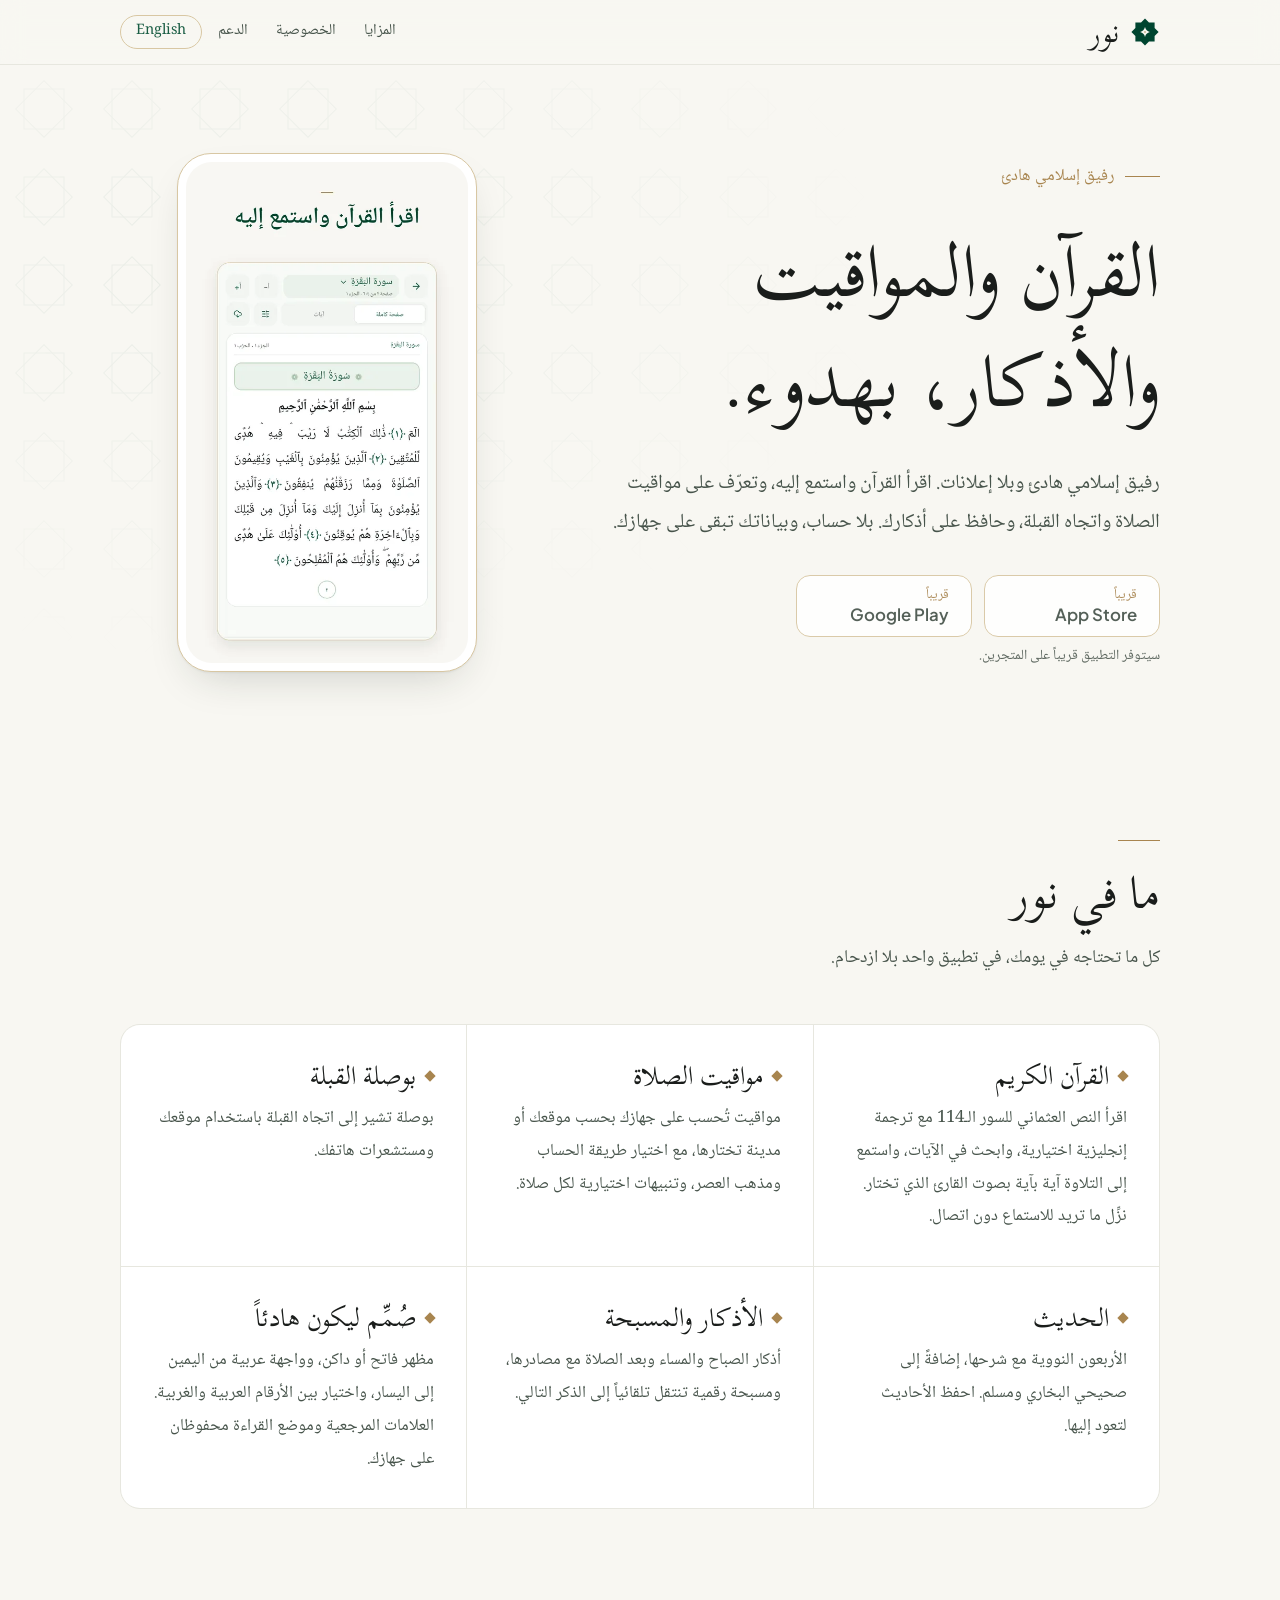
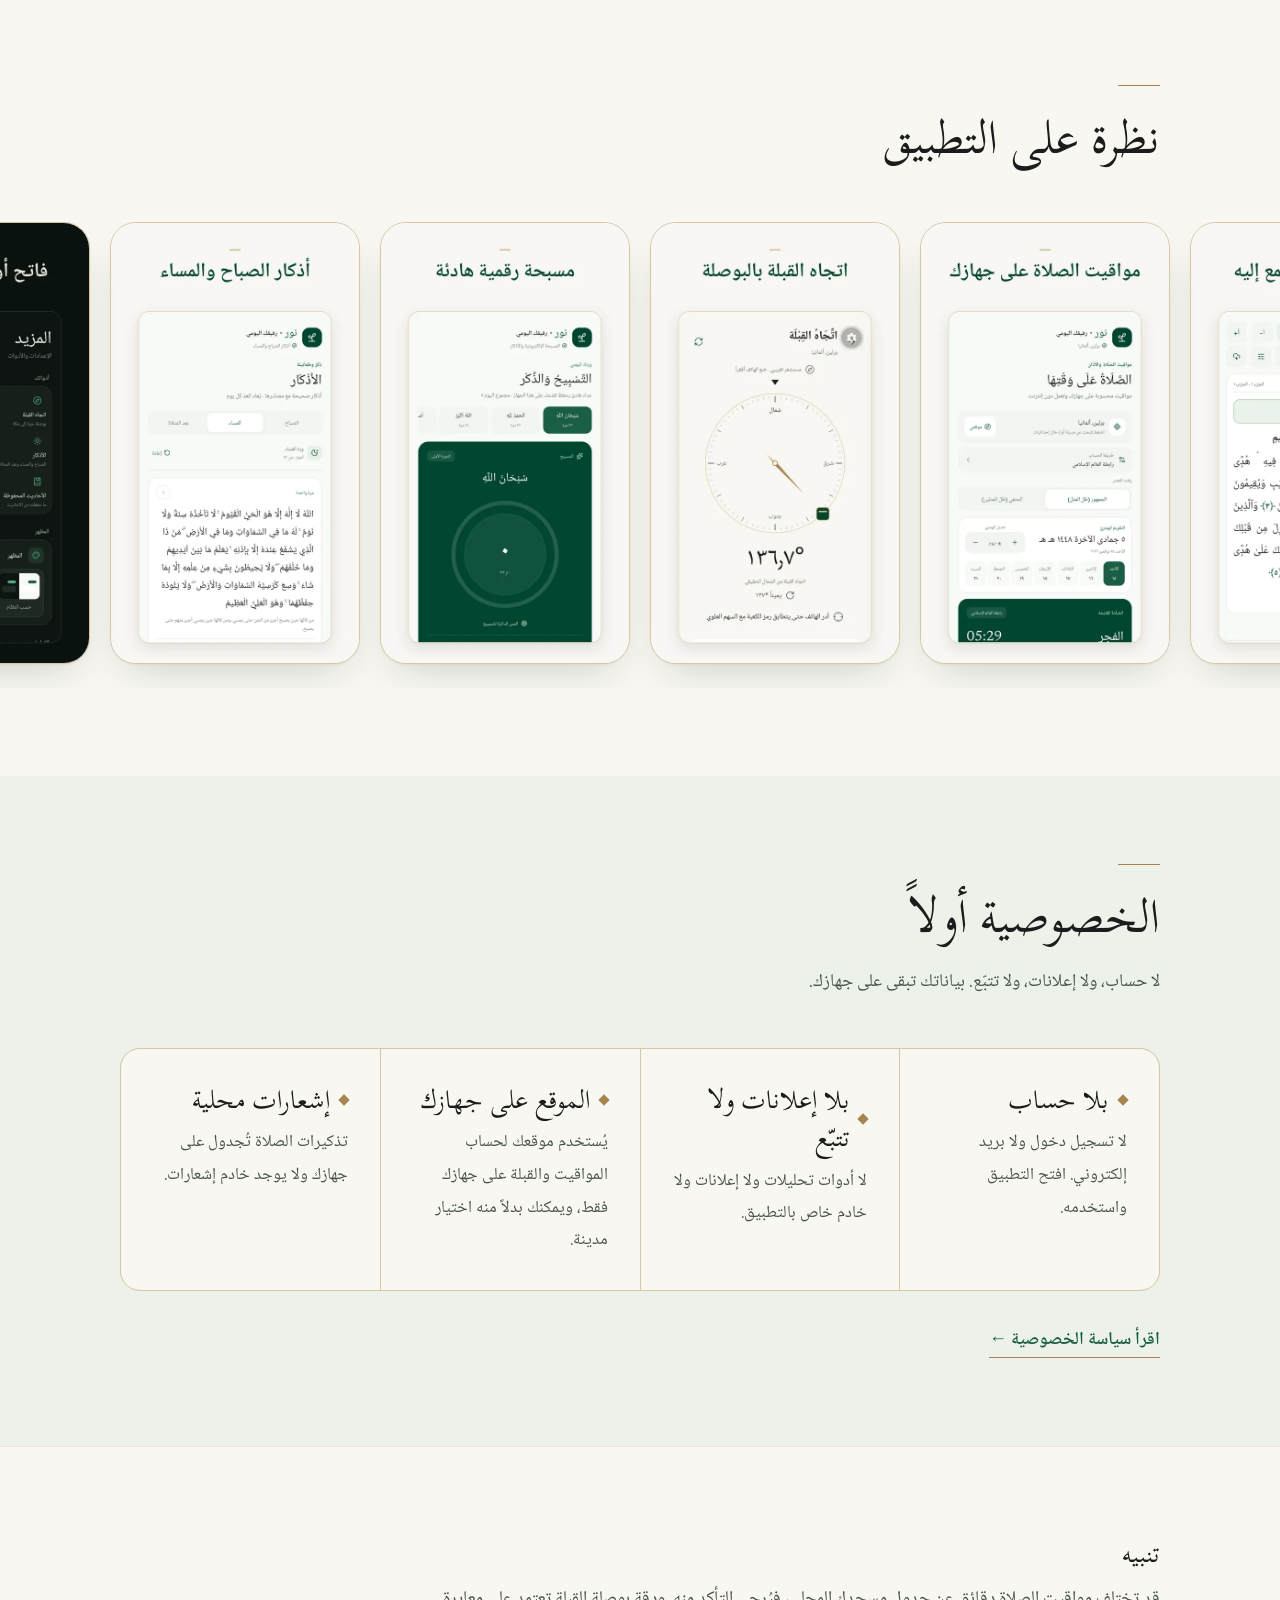
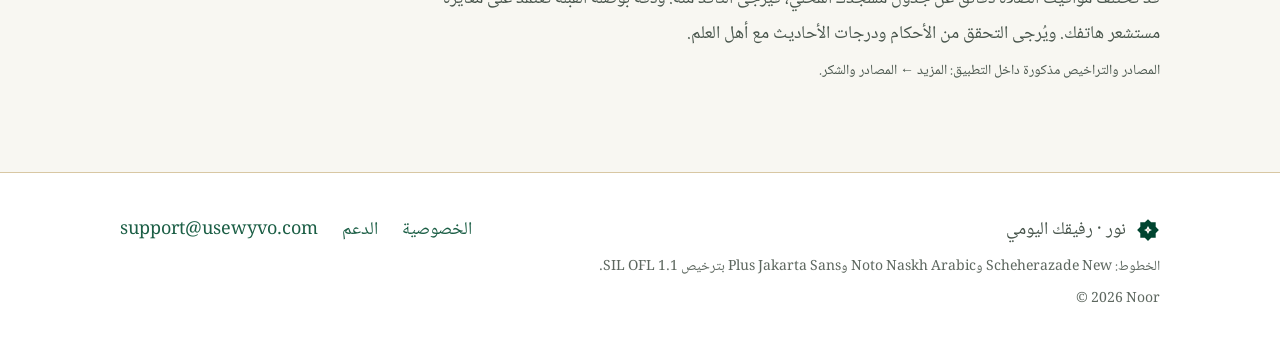
==== index.html @ 5992fb14 "Noor website: landing, privacy policy and support pages (AR/EN) Co-Authored-By: Claude Sonnet 5.5 <n" ====
<!doctype html>
<html lang="ar" dir="rtl">
<head>
<meta charset="utf-8">
<meta name="viewport" content="width=device-width, initial-scale=1">
<title>نور — رفيق المسلم</title>
<meta name="description" content="رفيق إسلامي هادئ وبلا إعلانات: القرآن الكريم بالنص والصوت، مواقيت الصلاة، القبلة، الحديث، الأذكار والمسبحة. بلا حساب، وبياناتك تبقى على جهازك.">
<meta name="color-scheme" content="light dark">
<meta name="theme-color" content="#f8f7f2" media="(prefers-color-scheme: light)">
<meta name="theme-color" content="#0b1210" media="(prefers-color-scheme: dark)">
<link rel="canonical" href="https://c974.github.io/noor-site/">
<link rel="alternate" hreflang="ar" href="https://c974.github.io/noor-site/">
<link rel="alternate" hreflang="en" href="https://c974.github.io/noor-site/en/">
<link rel="alternate" hreflang="x-default" href="https://c974.github.io/noor-site/">
<meta property="og:type" content="website">
<meta property="og:site_name" content="نور — رفيق المسلم">
<meta property="og:title" content="نور — رفيق المسلم">
<meta property="og:description" content="رفيق إسلامي هادئ وبلا إعلانات: القرآن الكريم بالنص والصوت، مواقيت الصلاة، القبلة، الحديث، الأذكار والمسبحة. بلا حساب، وبياناتك تبقى على جهازك.">
<meta property="og:url" content="https://c974.github.io/noor-site/">
<meta property="og:locale" content="ar_AR">
<meta property="og:image" content="https://c974.github.io/noor-site/assets/og.png">
<meta property="og:image:width" content="1200">
<meta property="og:image:height" content="630">
<meta property="og:image:alt" content="نور — رفيق المسلم">
<meta name="twitter:card" content="summary_large_image">
<meta name="twitter:title" content="نور — رفيق المسلم">
<meta name="twitter:description" content="رفيق إسلامي هادئ وبلا إعلانات: القرآن الكريم بالنص والصوت، مواقيت الصلاة، القبلة، الحديث، الأذكار والمسبحة. بلا حساب، وبياناتك تبقى على جهازك.">
<meta name="twitter:image" content="https://c974.github.io/noor-site/assets/og.png">
<link rel="icon" href="assets/favicon.svg" type="image/svg+xml">
<link rel="icon" href="assets/favicon-48.png" sizes="48x48" type="image/png">
<link rel="apple-touch-icon" href="assets/apple-touch-icon.png">
<link rel="preload" href="assets/fonts/ScheherazadeNew-Regular.woff2" as="font" type="font/woff2" crossorigin>
<link rel="preload" href="assets/fonts/NotoNaskhArabic-Regular.woff2" as="font" type="font/woff2" crossorigin>
<link rel="stylesheet" href="assets/style.css">
</head>
<body class="index">
<a class="skip" href="#main">تخطَّ إلى المحتوى</a>
<header class="site-header">
<div class="wrap bar">
<a class="brand" href="index.html" aria-label="نور — رفيق المسلم"><svg class="mark" viewBox="0 0 512 512" aria-hidden="true" focusable="false"><path fill="currentColor" fill-rule="evenodd" d="M256.00 24.00 L323.95 91.95 L420.05 91.95 L420.05 188.05 L488.00 256.00 L420.05 323.95 L420.05 420.05 L323.95 420.05 L256.00 488.00 L188.05 420.05 L91.95 420.05 L91.95 323.95 L24.00 256.00 L91.95 188.05 L91.95 91.95 L188.05 91.95Z M256.00 172.48 Q272.70 239.30 339.52 256.00 Q272.70 272.70 256.00 339.52 Q239.30 272.70 172.48 256.00 Q239.30 239.30 256.00 172.48Z"/><circle cx="256" cy="256" r="14" fill="var(--gold)"/></svg><span class="brand-name">نور</span></a>
<nav aria-label="التنقل الرئيسي"><a class="nav-opt" href="#features">المزايا</a><a class="" href="privacy.html">الخصوصية</a><a class="" href="support.html">الدعم</a></nav>
<a class="lang" href="en/index.html" hreflang="en" lang="en" aria-label="Switch to English">English</a>
</div>
</header>
<main id="main">
<section class="hero">
<div class="wrap hero-grid">
<div class="hero-copy">
<p class="eyebrow">رفيق إسلامي هادئ</p>
<h1>القرآن والمواقيت والأذكار، بهدوء.</h1>
<p class="lead">رفيق إسلامي هادئ وبلا إعلانات. اقرأ القرآن واستمع إليه، وتعرّف على مواقيت الصلاة واتجاه القبلة، وحافظ على أذكارك. بلا حساب، وبياناتك تبقى على جهازك.</p>
<div class="stores" role="group" aria-label="قريباً">
<span class="btn btn-disabled" role="link" aria-disabled="true"><span class="btn-sub">قريباً</span><span class="btn-main">App Store</span></span>
<span class="btn btn-disabled" role="link" aria-disabled="true"><span class="btn-sub">قريباً</span><span class="btn-main">Google Play</span></span>
</div>
<p class="fine">سيتوفر التطبيق قريباً على المتجرين.</p>
</div>
<div class="hero-shot"><div class="phone"><img src="assets/img/ar-01-quran.webp" width="540" height="960" alt="اقرأ القرآن واستمع إليه: شاشة القراءة تعرض سورة البقرة بالرسم العثماني مع شريط التلاوة." fetchpriority="high" decoding="async"></div></div>
</div>
</section>
<section id="features" class="section">
<div class="wrap">
<div class="section-head"><span class="rule" aria-hidden="true"></span><h2>ما في نور</h2><p>كل ما تحتاجه في يومك، في تطبيق واحد بلا ازدحام.</p></div>
<ul class="cards">
<li class="card"><h3>القرآن الكريم</h3><p>اقرأ النص العثماني للسور الـ114 مع ترجمة إنجليزية اختيارية، وابحث في الآيات، واستمع إلى التلاوة آية بآية بصوت القارئ الذي تختار. نزِّل ما تريد للاستماع دون اتصال.</p></li>
<li class="card"><h3>مواقيت الصلاة</h3><p>مواقيت تُحسب على جهازك بحسب موقعك أو مدينة تختارها، مع اختيار طريقة الحساب ومذهب العصر، وتنبيهات اختيارية لكل صلاة.</p></li>
<li class="card"><h3>بوصلة القبلة</h3><p>بوصلة تشير إلى اتجاه القبلة باستخدام موقعك ومستشعرات هاتفك.</p></li>
<li class="card"><h3>الحديث</h3><p>الأربعون النووية مع شرحها، إضافةً إلى صحيحي البخاري ومسلم. احفظ الأحاديث لتعود إليها.</p></li>
<li class="card"><h3>الأذكار والمسبحة</h3><p>أذكار الصباح والمساء وبعد الصلاة مع مصادرها، ومسبحة رقمية تنتقل تلقائياً إلى الذكر التالي.</p></li>
<li class="card"><h3>صُمِّم ليكون هادئاً</h3><p>مظهر فاتح أو داكن، وواجهة عربية من اليمين إلى اليسار، واختيار بين الأرقام العربية والغربية. العلامات المرجعية وموضع القراءة محفوظان على جهازك.</p></li>
</ul>
</div>
</section>
<section class="section shots" aria-labelledby="shots-h">
<div class="wrap"><div class="section-head"><span class="rule" aria-hidden="true"></span><h2 id="shots-h">نظرة على التطبيق</h2></div></div>
<ul class="strip" tabindex="0" role="list" aria-label="نظرة على التطبيق">
<li><figure><img src="assets/img/ar-01-quran.webp" width="540" height="960" alt="اقرأ القرآن واستمع إليه: شاشة القراءة تعرض سورة البقرة بالرسم العثماني مع شريط التلاوة." loading="lazy" decoding="async"></figure></li>
<li><figure><img src="assets/img/ar-02-prayer-times.webp" width="540" height="960" alt="مواقيت الصلاة على جهازك: صلوات اليوم مع بطاقة خضراء للصلاة القادمة." loading="lazy" decoding="async"></figure></li>
<li><figure><img src="assets/img/ar-03-qibla.webp" width="540" height="960" alt="اتجاه القبلة بالبوصلة: بوصلة مع زاوية القبلة بالدرجات." loading="lazy" decoding="async"></figure></li>
<li><figure><img src="assets/img/ar-04-tasbih.webp" width="540" height="960" alt="مسبحة رقمية هادئة: دائرة عدّاد خضراء مع عبارة سبحان الله." loading="lazy" decoding="async"></figure></li>
<li><figure><img src="assets/img/ar-05-adhkar.webp" width="540" height="960" alt="أذكار الصباح والمساء: شاشة الأذكار مع تبويبات الصباح والمساء وبعد الصلاة." loading="lazy" decoding="async"></figure></li>
<li><figure><img src="assets/img/ar-06-light-dark.webp" width="540" height="960" alt="فاتح أو داكن، كما تحب: المظهر الداكن مع خيارات المظهر في شاشة المزيد." loading="lazy" decoding="async"></figure></li>
</ul>
</section>
<section class="section privacy-band">
<div class="wrap">
<div class="section-head"><span class="rule" aria-hidden="true"></span><h2>الخصوصية أولاً</h2><p>لا حساب، ولا إعلانات، ولا تتبّع. بياناتك تبقى على جهازك.</p></div>
<ul class="cards four">
<li class="card plain"><h3>بلا حساب</h3><p>لا تسجيل دخول ولا بريد إلكتروني. افتح التطبيق واستخدمه.</p></li>
<li class="card plain"><h3>بلا إعلانات ولا تتبّع</h3><p>لا أدوات تحليلات ولا إعلانات ولا خادم خاص بالتطبيق.</p></li>
<li class="card plain"><h3>الموقع على جهازك</h3><p>يُستخدم موقعك لحساب المواقيت والقبلة على جهازك فقط، ويمكنك بدلاً منه اختيار مدينة.</p></li>
<li class="card plain"><h3>إشعارات محلية</h3><p>تذكيرات الصلاة تُجدول على جهازك ولا يوجد خادم إشعارات.</p></li>
</ul>
<p class="cta"><a class="link-arrow" href="privacy.html">اقرأ سياسة الخصوصية</a></p>
</div>
</section>
<section class="section note">
<div class="wrap narrow">
<h2 class="small">تنبيه</h2>
<p>قد تختلف مواقيت الصلاة دقائق عن جدول مسجدك المحلي، فيُرجى التأكد منه. ودقة بوصلة القبلة تعتمد على معايرة مستشعر هاتفك. ويُرجى التحقق من الأحكام ودرجات الأحاديث مع أهل العلم.</p>
<p class="fine">المصادر والتراخيص مذكورة داخل التطبيق: المزيد ← المصادر والشكر.</p>
</div>
</section>
</main>
<footer class="site-footer">
<div class="wrap">
<div class="foot-top">
<p class="foot-brand"><svg class="mark" viewBox="0 0 512 512" aria-hidden="true" focusable="false"><path fill="currentColor" fill-rule="evenodd" d="M256.00 24.00 L323.95 91.95 L420.05 91.95 L420.05 188.05 L488.00 256.00 L420.05 323.95 L420.05 420.05 L323.95 420.05 L256.00 488.00 L188.05 420.05 L91.95 420.05 L91.95 323.95 L24.00 256.00 L91.95 188.05 L91.95 91.95 L188.05 91.95Z M256.00 172.48 Q272.70 239.30 339.52 256.00 Q272.70 272.70 256.00 339.52 Q239.30 272.70 172.48 256.00 Q239.30 239.30 256.00 172.48Z"/><circle cx="256" cy="256" r="14" fill="var(--gold)"/></svg><span>نور · رفيقك اليومي</span></p>
<ul class="foot-links">
<li><a href="privacy.html">الخصوصية</a></li>
<li><a href="support.html">الدعم</a></li>
<li><a href="mailto:support@usewyvo.com"><bdi>support@usewyvo.com</bdi></a></li>
</ul>
</div>
<p class="fine">الخطوط: <bdi>Scheherazade New</bdi> و<bdi>Noto Naskh Arabic</bdi> و<bdi>Plus Jakarta Sans</bdi> بترخيص <bdi>SIL OFL 1.1</bdi>.</p>
<p class="fine"><bdi dir="ltr">© 2026 Noor</bdi></p>
</div>
</footer>
</body>
</html>
---- assets/style.css ----
/* Noor site. Sacred Simplicity: deep green, warm paper, restrained gold hairlines. Self-hosted fonts only (SIL OFL, see assets/fonts/OFL-*.txt). */
@font-face{font-family:"Scheherazade New";src:url(fonts/ScheherazadeNew-Regular.woff2) format("woff2");font-weight:400;font-display:swap}
@font-face{font-family:"Noto Naskh Arabic";src:url(fonts/NotoNaskhArabic-Regular.woff2) format("woff2");font-weight:400;font-display:swap}
@font-face{font-family:"Noto Naskh Arabic";src:url(fonts/NotoNaskhArabic-SemiBold.woff2) format("woff2");font-weight:600 700;font-display:swap}
@font-face{font-family:"Plus Jakarta Sans";src:url(fonts/PlusJakartaSans-Regular.woff2) format("woff2");font-weight:400;font-display:swap}
@font-face{font-family:"Plus Jakarta Sans";src:url(fonts/PlusJakartaSans-SemiBold.woff2) format("woff2");font-weight:600 700;font-display:swap}

:root{
  color-scheme:light dark;
  --bg:#f8f7f2;--paper:#ffffff;--soft:#f1f1ea;--ink:#1a1d1b;--text2:#47544b;--muted:#5d675f;
  --green:#1b5e45;--deep:#004530;--on-deep:#fdfbf5;--line:#e7e7df;--gold:#a8854f;--goldline:#d8c7a3;--tint:#ecf2ea;
  --shadow:0 1px 2px rgba(28,42,34,.05),0 18px 44px -18px rgba(28,42,34,.22);
  --pattern:url("data:image/svg+xml,%3Csvg xmlns='http://www.w3.org/2000/svg' width='88' height='88' viewBox='0 0 88 88' fill='none' stroke='%231b5e45' stroke-width='1'%3E%3Crect x='24' y='24' width='40' height='40'/%3E%3Crect x='24' y='24' width='40' height='40' transform='rotate(45 44 44)'/%3E%3C/svg%3E");
  --pattern-op:.07;
  --ar-display:"Scheherazade New","Noto Naskh Arabic",serif;
  --ar-body:"Noto Naskh Arabic","Scheherazade New",serif;
  --lat:"Plus Jakarta Sans",system-ui,-apple-system,"Segoe UI",Roboto,sans-serif;
  --maxw:1120px;
}
@media (prefers-color-scheme:dark){
  :root{
    --bg:#0b1210;--paper:#121c18;--soft:#18251f;--ink:#ece8dd;--text2:#b3bcb1;--muted:#98a49b;
    --green:#6dbb95;--deep:#0e3327;--on-deep:#f1ede2;--line:#212d27;--gold:#c9a96e;--goldline:#4d432d;--tint:#15251d;
    --shadow:0 1px 2px rgba(0,0,0,.4),0 18px 44px -18px rgba(0,0,0,.7);
    --pattern:url("data:image/svg+xml,%3Csvg xmlns='http://www.w3.org/2000/svg' width='88' height='88' viewBox='0 0 88 88' fill='none' stroke='%236dbb95' stroke-width='1'%3E%3Crect x='24' y='24' width='40' height='40'/%3E%3Crect x='24' y='24' width='40' height='40' transform='rotate(45 44 44)'/%3E%3C/svg%3E");
    --pattern-op:.09;
  }
}
*,*::before,*::after{box-sizing:border-box}
html{-webkit-text-size-adjust:100%;scroll-behavior:smooth}
body{margin:0;background:var(--bg);color:var(--ink);font-family:var(--lat);font-size:1.0625rem;line-height:1.7;-webkit-font-smoothing:antialiased;text-rendering:optimizeLegibility}
html[lang=ar] body{font-family:var(--ar-body);font-size:1.125rem;line-height:1.95}
img{max-width:100%;height:auto;display:block}
a{color:var(--green);text-underline-offset:.22em;text-decoration-thickness:1px}
a:hover{text-decoration-thickness:2px}
:focus-visible{outline:2px solid var(--green);outline-offset:3px;border-radius:4px}
.wrap{width:100%;max-width:var(--maxw);margin-inline:auto;padding-inline:clamp(1.25rem,5vw,2.5rem)}
.narrow{max-width:760px}
.skip{position:absolute;inset-inline-start:1rem;top:-4rem;background:var(--deep);color:var(--on-deep);padding:.6rem 1rem;border-radius:8px;z-index:10;text-decoration:none}
.skip:focus{top:1rem}
.fine{font-size:.875rem;color:var(--muted);line-height:1.7;margin:.5rem 0 0}
code{font-family:ui-monospace,Menlo,Consolas,monospace;font-size:.84em;direction:ltr;unicode-bidi:isolate;background:var(--soft);padding:.08em .4em;border-radius:5px;word-break:break-all}
bdi{unicode-bidi:isolate}

/* header */
.site-header{position:sticky;top:0;z-index:5;background:color-mix(in srgb,var(--bg) 88%,transparent);backdrop-filter:saturate(1.4) blur(12px);-webkit-backdrop-filter:saturate(1.4) blur(12px);border-bottom:1px solid var(--line)}
.bar{display:flex;align-items:center;gap:1rem;min-height:64px;flex-wrap:wrap;padding-block:.35rem}
.brand{display:inline-flex;align-items:center;gap:.6rem;text-decoration:none;color:var(--deep);margin-inline-end:auto}
.mark{width:30px;height:30px;color:var(--deep);flex:none}
@media (prefers-color-scheme:dark){.mark{color:var(--green)}.brand{color:var(--ink)}}
.brand-name{font-family:var(--lat);font-weight:600;font-size:1.25rem;letter-spacing:-.01em;color:var(--ink)}
html[lang=ar] .brand-name{font-family:var(--ar-display);font-weight:400;font-size:1.9rem;line-height:1.2;letter-spacing:0}
nav{display:flex;gap:clamp(.9rem,3vw,1.75rem)}
nav a{color:var(--text2);text-decoration:none;font-size:.95rem;padding:.5rem 0;border-bottom:1px solid transparent}
nav a:hover,nav a[aria-current]{color:var(--ink);border-bottom-color:var(--gold)}
.lang{font-size:.9rem;text-decoration:none;color:var(--green);border:1px solid var(--goldline);border-radius:999px;padding:.3rem .95rem;line-height:1.6}
.lang:hover{background:var(--tint)}
@media (max-width:520px){.nav-opt{display:none}.bar{gap:.6rem}}

/* hero */
.hero{position:relative;overflow:clip;padding-block:clamp(2.5rem,7vw,5.5rem) clamp(3rem,7vw,5rem)}
.hero::before{content:"";position:absolute;inset:0;background:var(--pattern);opacity:var(--pattern-op);-webkit-mask-image:radial-gradient(ellipse 70% 80% at 80% 30%,#000,transparent 75%);mask-image:radial-gradient(ellipse 70% 80% at 80% 30%,#000,transparent 75%);pointer-events:none}
[dir=rtl] .hero::before{-webkit-mask-image:radial-gradient(ellipse 70% 80% at 20% 30%,#000,transparent 75%);mask-image:radial-gradient(ellipse 70% 80% at 20% 30%,#000,transparent 75%)}
.hero-grid{position:relative;display:grid;gap:clamp(2rem,6vw,4rem);align-items:center}
@media (min-width:880px){.hero-grid{grid-template-columns:1.15fr .85fr}}
.eyebrow{display:inline-flex;align-items:center;gap:.7rem;color:var(--gold);font-size:.9rem;letter-spacing:.08em;text-transform:uppercase;margin:0 0 1rem}
html[lang=ar] .eyebrow{letter-spacing:0;text-transform:none;font-size:1.05rem}
.eyebrow::before{content:"";width:2.2rem;height:1px;background:var(--gold)}
h1,h2,h3{font-weight:600;color:var(--ink);margin:0}
h1{font-family:var(--lat);font-size:clamp(2.1rem,6.2vw,3.6rem);line-height:1.12;letter-spacing:-.025em;text-wrap:balance}
html[lang=ar] h1,html[lang=ar] h2{font-family:var(--ar-display);font-weight:400}
html[lang=ar] h1{font-size:clamp(2.6rem,8vw,4.6rem);line-height:1.5;letter-spacing:0;padding-block:.1em}
.lead{font-size:clamp(1.05rem,2.2vw,1.25rem);color:var(--text2);max-width:34em;margin:1.25rem 0 0;text-wrap:pretty}
.stores{display:flex;flex-wrap:wrap;gap:.75rem;margin-top:2rem}
.btn{display:inline-flex;flex-direction:column;align-items:flex-start;line-height:1.25;border-radius:14px;padding:.7rem 1.4rem;min-width:11rem;border:1px solid var(--goldline);background:var(--paper)}
.btn-disabled{cursor:not-allowed;color:var(--muted);opacity:.92}
.btn-sub{font-size:.72rem;letter-spacing:.06em;text-transform:uppercase;color:var(--gold)}
html[lang=ar] .btn-sub{letter-spacing:0;text-transform:none;font-size:.85rem}
.btn-main{font-family:var(--lat);font-weight:600;font-size:1.05rem;color:var(--text2)}
.hero-shot{display:flex;justify-content:center}
.phone{width:min(100%,300px);border-radius:34px;padding:8px;background:var(--paper);border:1px solid var(--goldline);box-shadow:var(--shadow)}
.phone img{border-radius:26px;aspect-ratio:9/16;width:100%}

/* sections */
.section{padding-block:clamp(3rem,7vw,5.5rem)}
.section-head{max-width:40rem;margin-bottom:clamp(1.75rem,4vw,3rem)}
.rule{display:block;width:2.6rem;height:1px;background:var(--gold);margin-bottom:1.1rem}
h2{font-family:var(--lat);font-size:clamp(1.6rem,4vw,2.3rem);line-height:1.25;letter-spacing:-.015em}
html[lang=ar] h2{font-size:clamp(2rem,5vw,2.9rem);line-height:1.5;letter-spacing:0}
.section-head p{color:var(--text2);margin:.75rem 0 0}
h2.small{font-size:1.2rem}
html[lang=ar] h2.small{font-size:1.6rem}
.cards{list-style:none;margin:0;padding:0;display:grid;gap:1px;background:var(--line);border:1px solid var(--line);border-radius:20px;overflow:hidden;grid-template-columns:1fr}
@media (min-width:640px){.cards{grid-template-columns:repeat(2,1fr)}}
@media (min-width:980px){.cards{grid-template-columns:repeat(3,1fr)}.cards.four{grid-template-columns:repeat(4,1fr)}}
.card{background:var(--paper);padding:clamp(1.4rem,3vw,2rem)}
.card h3{font-family:var(--lat);font-size:1.15rem;margin-bottom:.5rem;display:flex;align-items:center;gap:.6rem}
html[lang=ar] .card h3{font-family:var(--ar-display);font-weight:400;font-size:1.6rem;line-height:1.5}
.card h3::before{content:"";width:.5rem;height:.5rem;background:var(--gold);transform:rotate(45deg);flex:none}
.card p{margin:0;color:var(--text2);font-size:.98rem}
html[lang=ar] .card p{font-size:1.05rem}
.card.plain{background:transparent}
.privacy-band{background:var(--tint)}
.privacy-band .cards{background:var(--goldline);border-color:var(--goldline)}
.privacy-band .card{background:var(--bg)}
.cta{margin:2rem 0 0}
.link-arrow{font-weight:600;text-decoration:none;border-bottom:1px solid var(--gold);padding-bottom:.1em}
.link-arrow::after{content:" \2192"}
[dir=rtl] .link-arrow::after{content:" \2190"}

/* screenshots */
.strip{list-style:none;margin:0;padding:0 clamp(1.25rem,5vw,2.5rem) 1.5rem;display:flex;gap:1.25rem;overflow-x:auto;scroll-snap-type:x proximity;scrollbar-width:thin;scrollbar-color:var(--goldline) transparent}
.strip li{flex:0 0 min(62vw,250px);scroll-snap-align:center}
.strip figure{margin:0;border-radius:26px;overflow:hidden;border:1px solid var(--goldline);box-shadow:var(--shadow);background:var(--paper)}
.strip img{aspect-ratio:9/16;width:100%}
@media (min-width:1200px){.strip{justify-content:center}}

.note p{margin:.5rem 0 0;color:var(--text2)}
.note{border-top:1px solid var(--line)}

/* document pages */
.doc{padding-block:clamp(2.5rem,6vw,4.5rem) 5rem}
.doc-head{margin-bottom:2rem}
.doc h1{font-size:clamp(2rem,5vw,2.8rem)}
html[lang=ar] .doc h1{font-size:clamp(2.4rem,6vw,3.4rem)}
.doc h2{font-size:1.45rem;margin:2.5rem 0 .75rem;padding-top:1.5rem;border-top:1px solid var(--line)}
html[lang=ar] .doc h2{font-size:1.9rem}
.doc h3{font-size:1.1rem;margin:1.75rem 0 .4rem;color:var(--green)}
html[lang=ar] .doc h3{font-size:1.3rem}
.doc p,.doc li{color:var(--text2)}
.doc p{margin:.8rem 0}
.doc ul{padding-inline-start:1.3rem;margin:.8rem 0}
.doc li{margin:.35rem 0}
.doc strong{color:var(--ink)}
.table-wrap{overflow-x:auto;margin:1.25rem 0;border:1px solid var(--line);border-radius:14px;background:var(--paper)}
table{border-collapse:collapse;width:100%;min-width:34rem;font-size:.93rem;line-height:1.6}
html[lang=ar] table{font-size:1rem}
th,td{padding:.8rem 1rem;text-align:start;vertical-align:top;border-bottom:1px solid var(--line)}
tbody tr:last-child>*{border-bottom:0}
thead th{background:var(--soft);color:var(--ink);font-weight:600}
tbody th{font-weight:600;color:var(--ink)}
td{color:var(--text2)}

/* footer */
.site-footer{border-top:1px solid var(--goldline);padding-block:2.5rem 3rem;background:var(--paper)}
.foot-top{display:flex;flex-wrap:wrap;gap:1.5rem 2rem;justify-content:space-between;align-items:center}
.foot-brand{display:flex;align-items:center;gap:.6rem;margin:0;color:var(--text2)}
.foot-brand .mark{width:24px;height:24px}
.foot-links{list-style:none;margin:0;padding:0;display:flex;flex-wrap:wrap;gap:.5rem 1.5rem}
.foot-links a{text-decoration:none}
.foot-links a:hover{text-decoration:underline}

/* 404 */
.nf{padding-block:4rem;text-align:center}
.nf .mark{width:56px;height:56px;margin:0 auto 1.5rem}
.nf hr{border:0;border-top:1px solid var(--line);margin:2rem 0}
.nf h1{font-size:2.2rem}

/* motion: restrained, and off when the user asks */
@media (prefers-reduced-motion:no-preference){
  .hero-copy>*,.hero-shot{animation:rise .8s cubic-bezier(.2,.7,.2,1) backwards}
  .hero-copy>*:nth-child(2){animation-delay:.07s}.hero-copy>*:nth-child(3){animation-delay:.14s}.hero-copy>*:nth-child(4){animation-delay:.21s}
  .hero-shot{animation-delay:.18s}
  .card{transition:background-color .25s}
  .card:hover{background:var(--soft)}
  .lang,nav a{transition:background-color .2s,border-color .2s,color .2s}
}
@keyframes rise{from{opacity:0;transform:translateY(14px)}to{opacity:1;transform:none}}
@media (prefers-reduced-motion:reduce){html{scroll-behavior:auto}}
@media print{.site-header,.stores,.strip{display:none}}
.note .narrow{max-width:var(--maxw)}
.note .narrow>*{max-width:46rem}
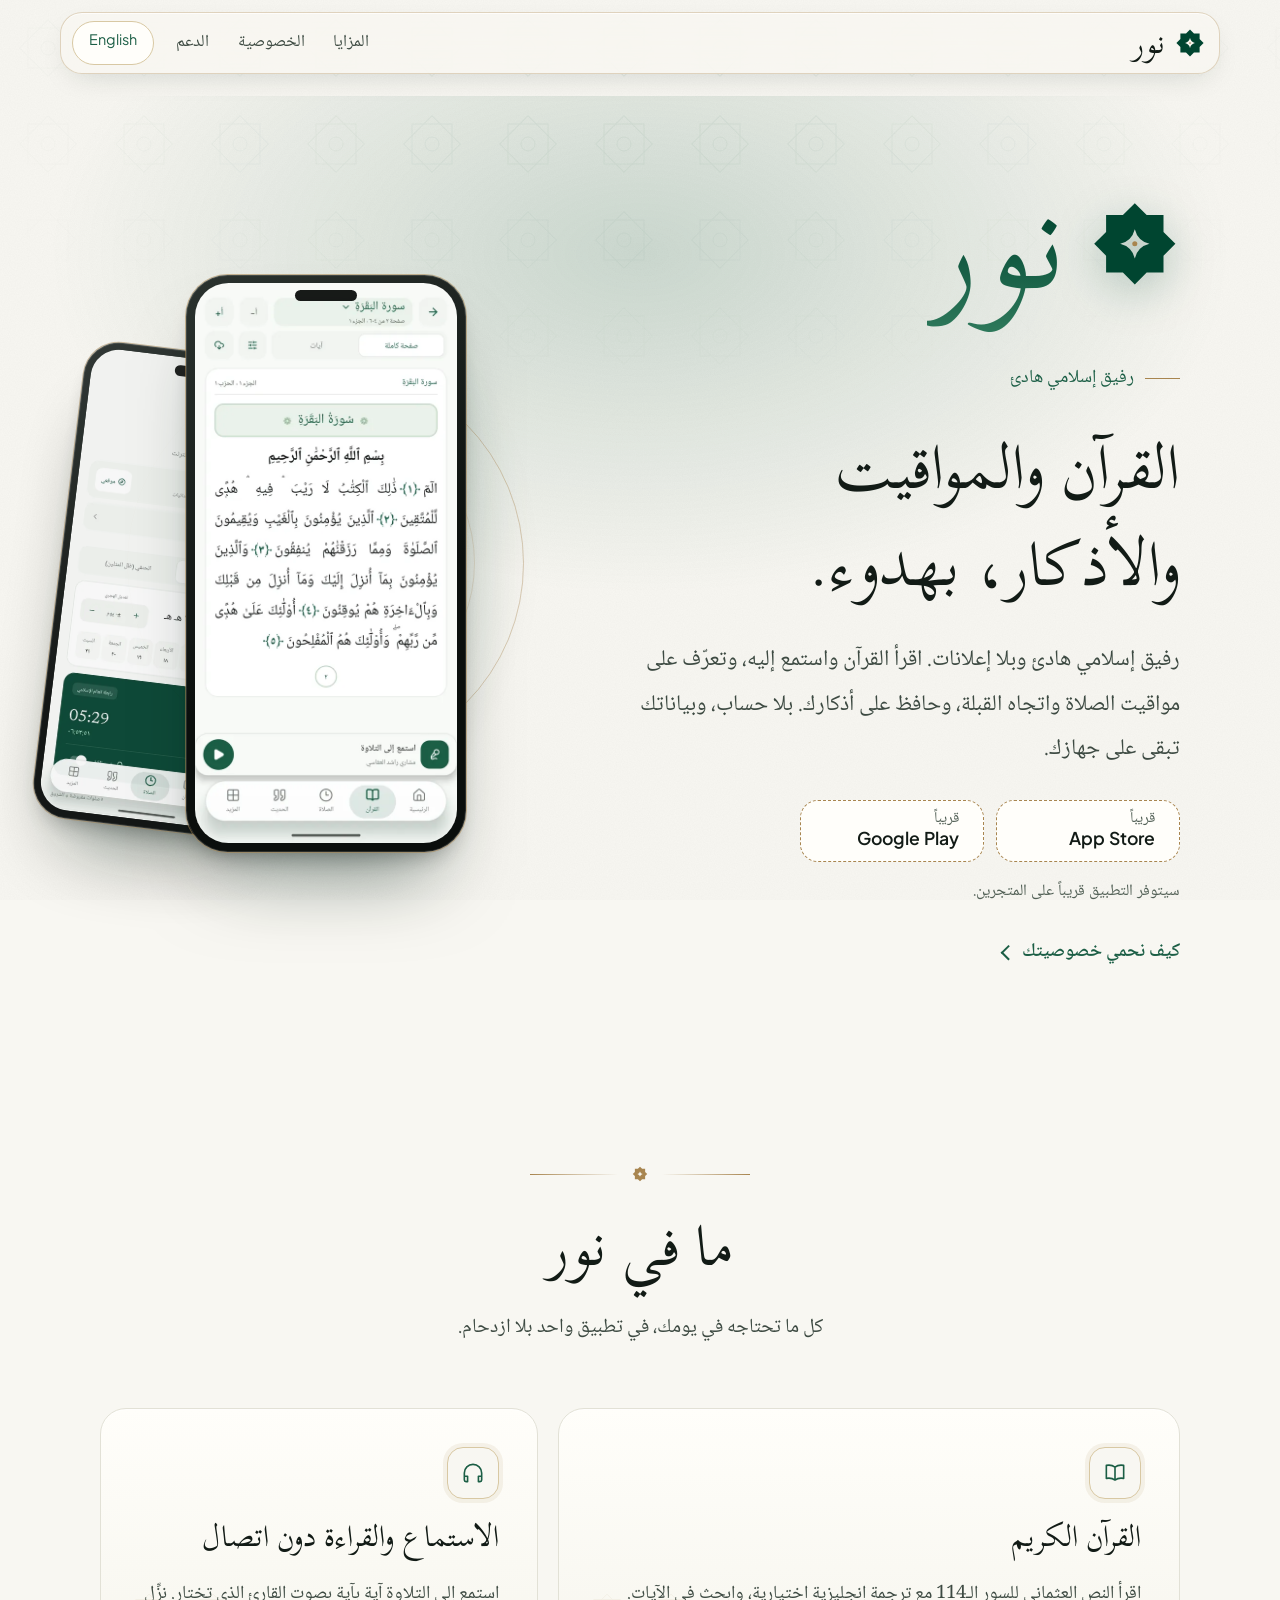
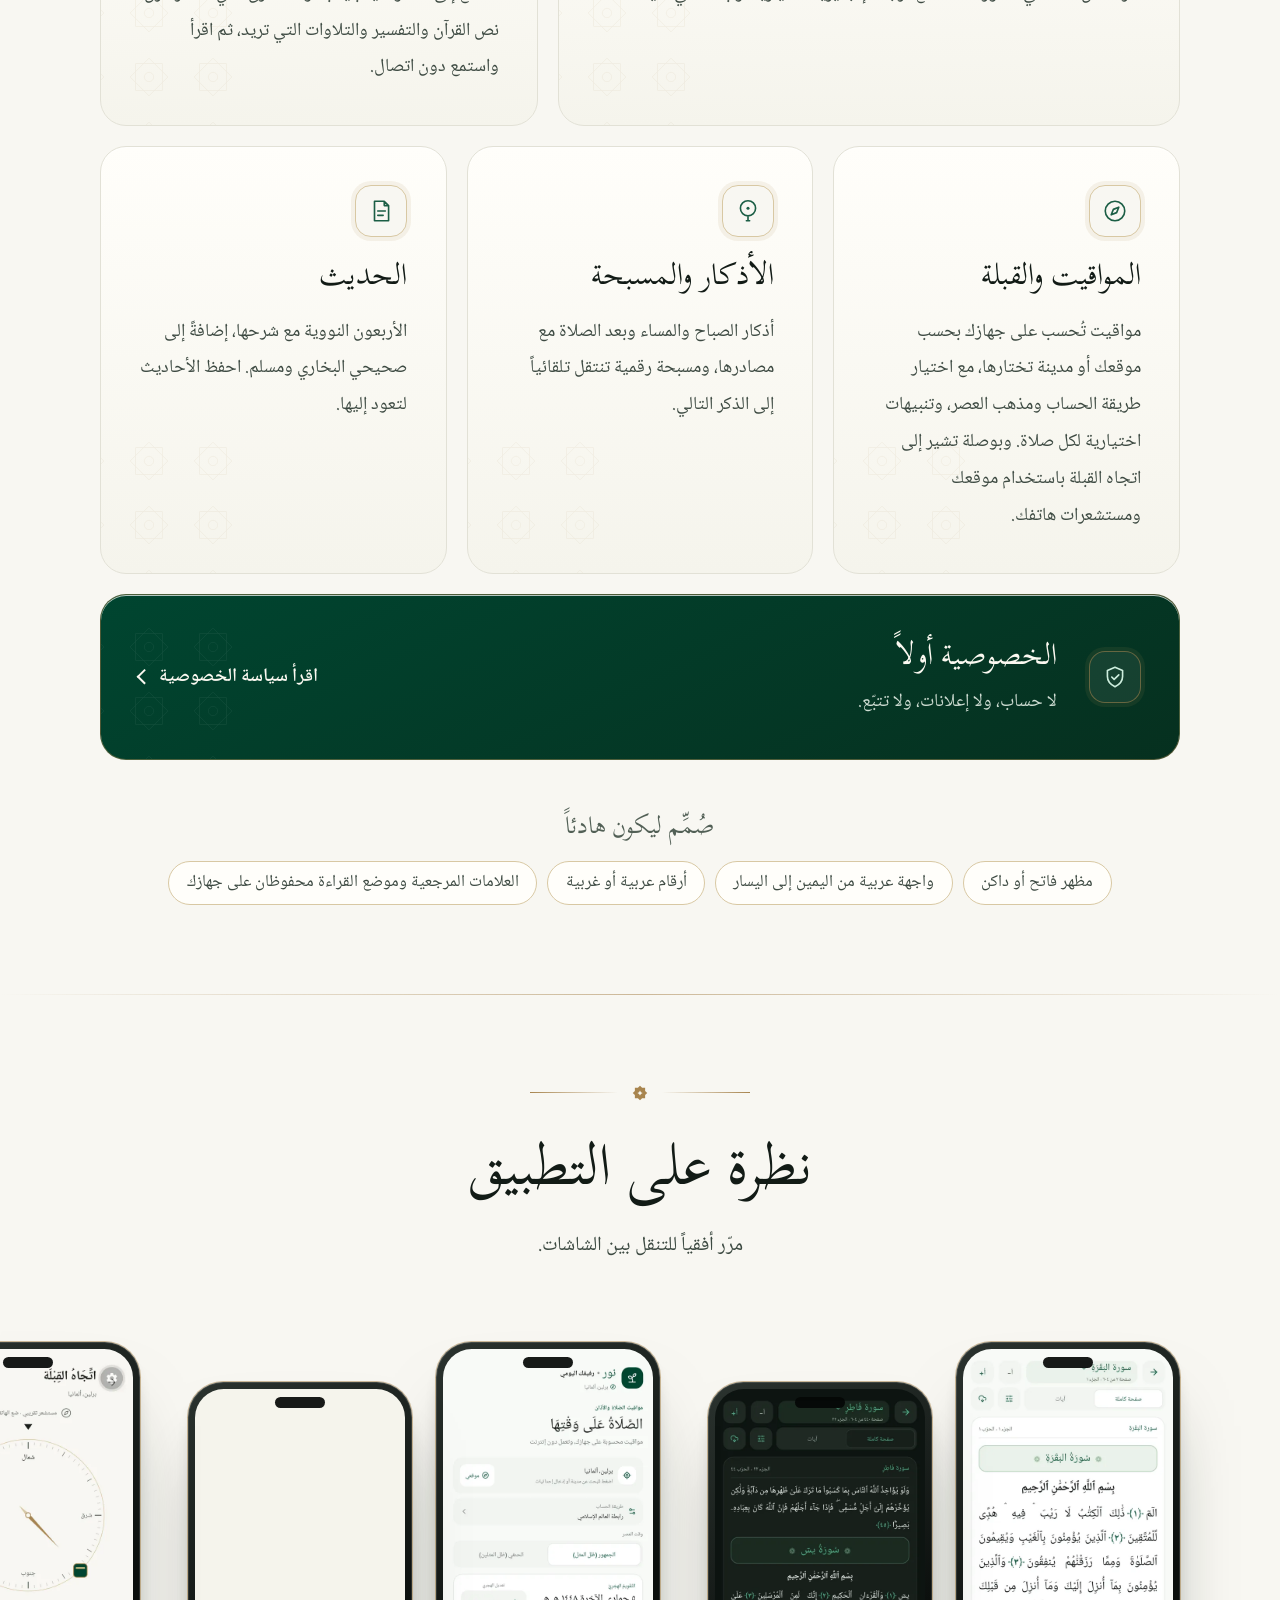
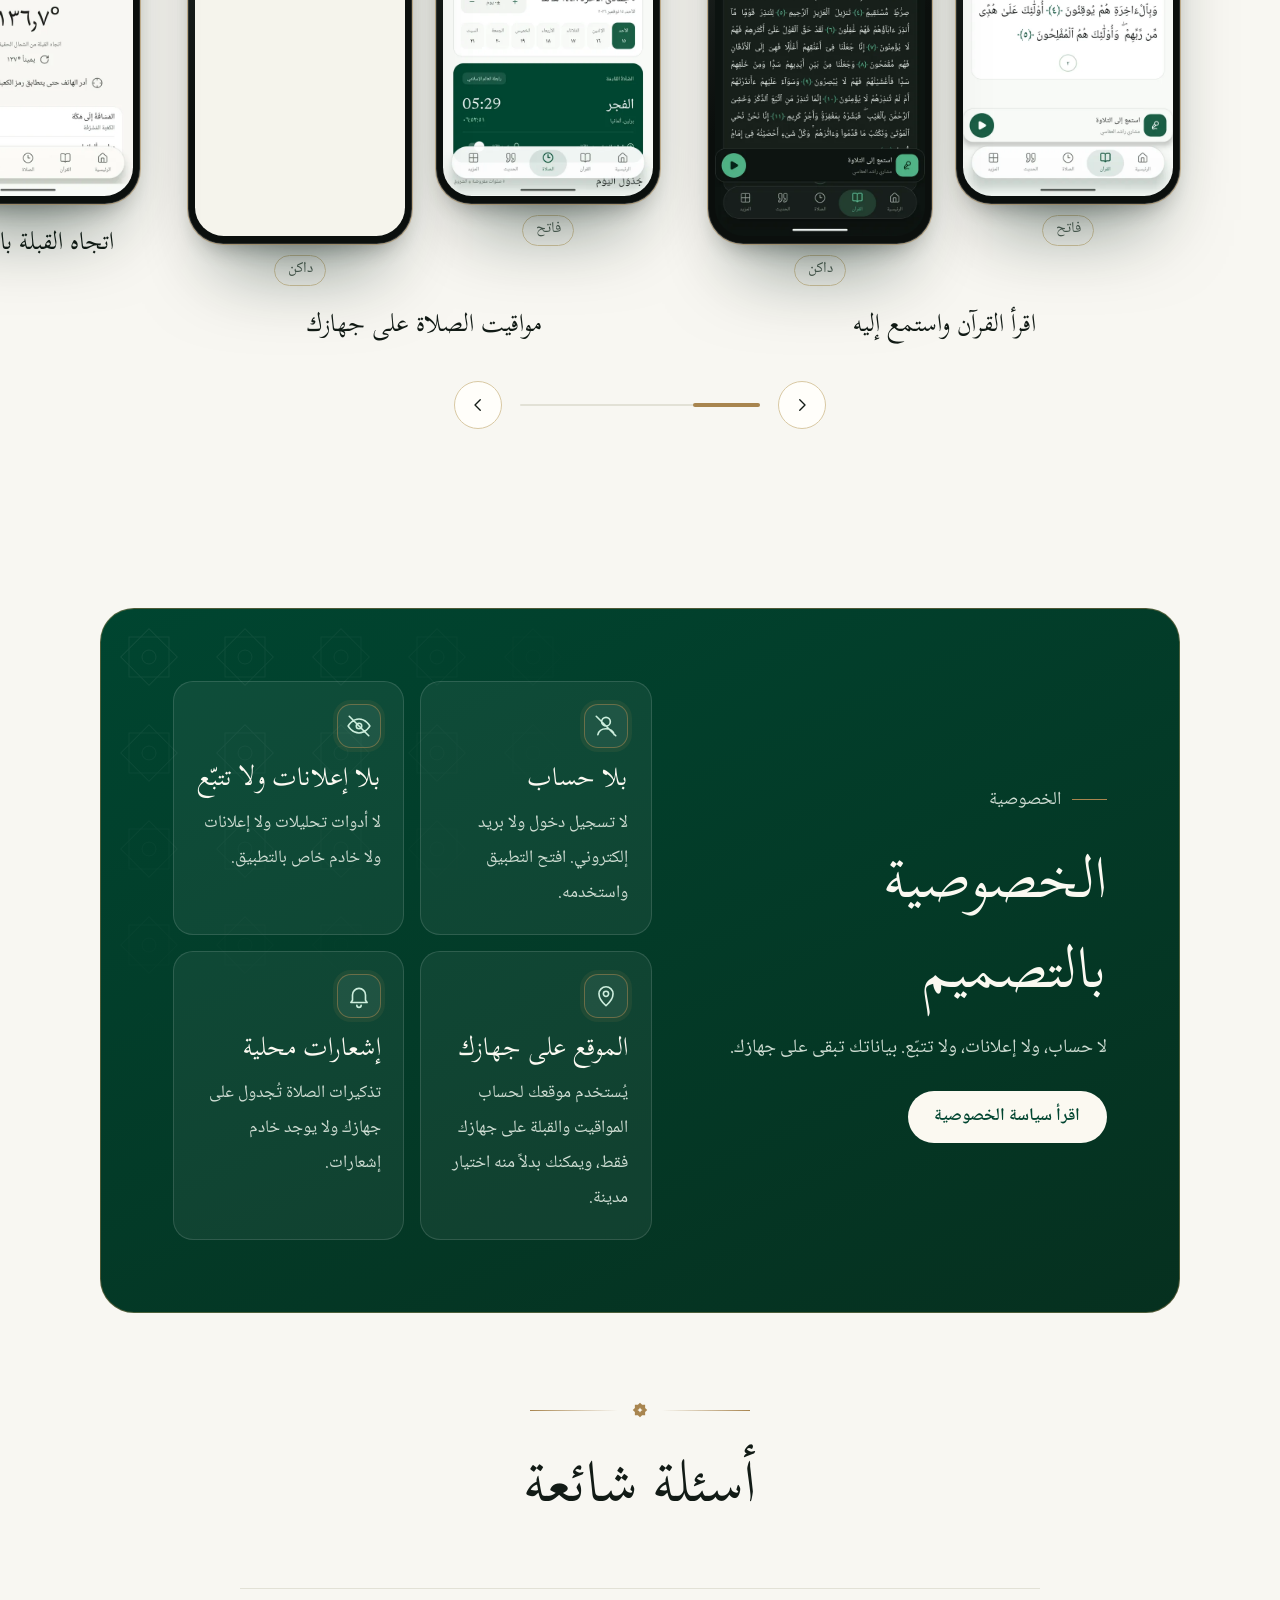
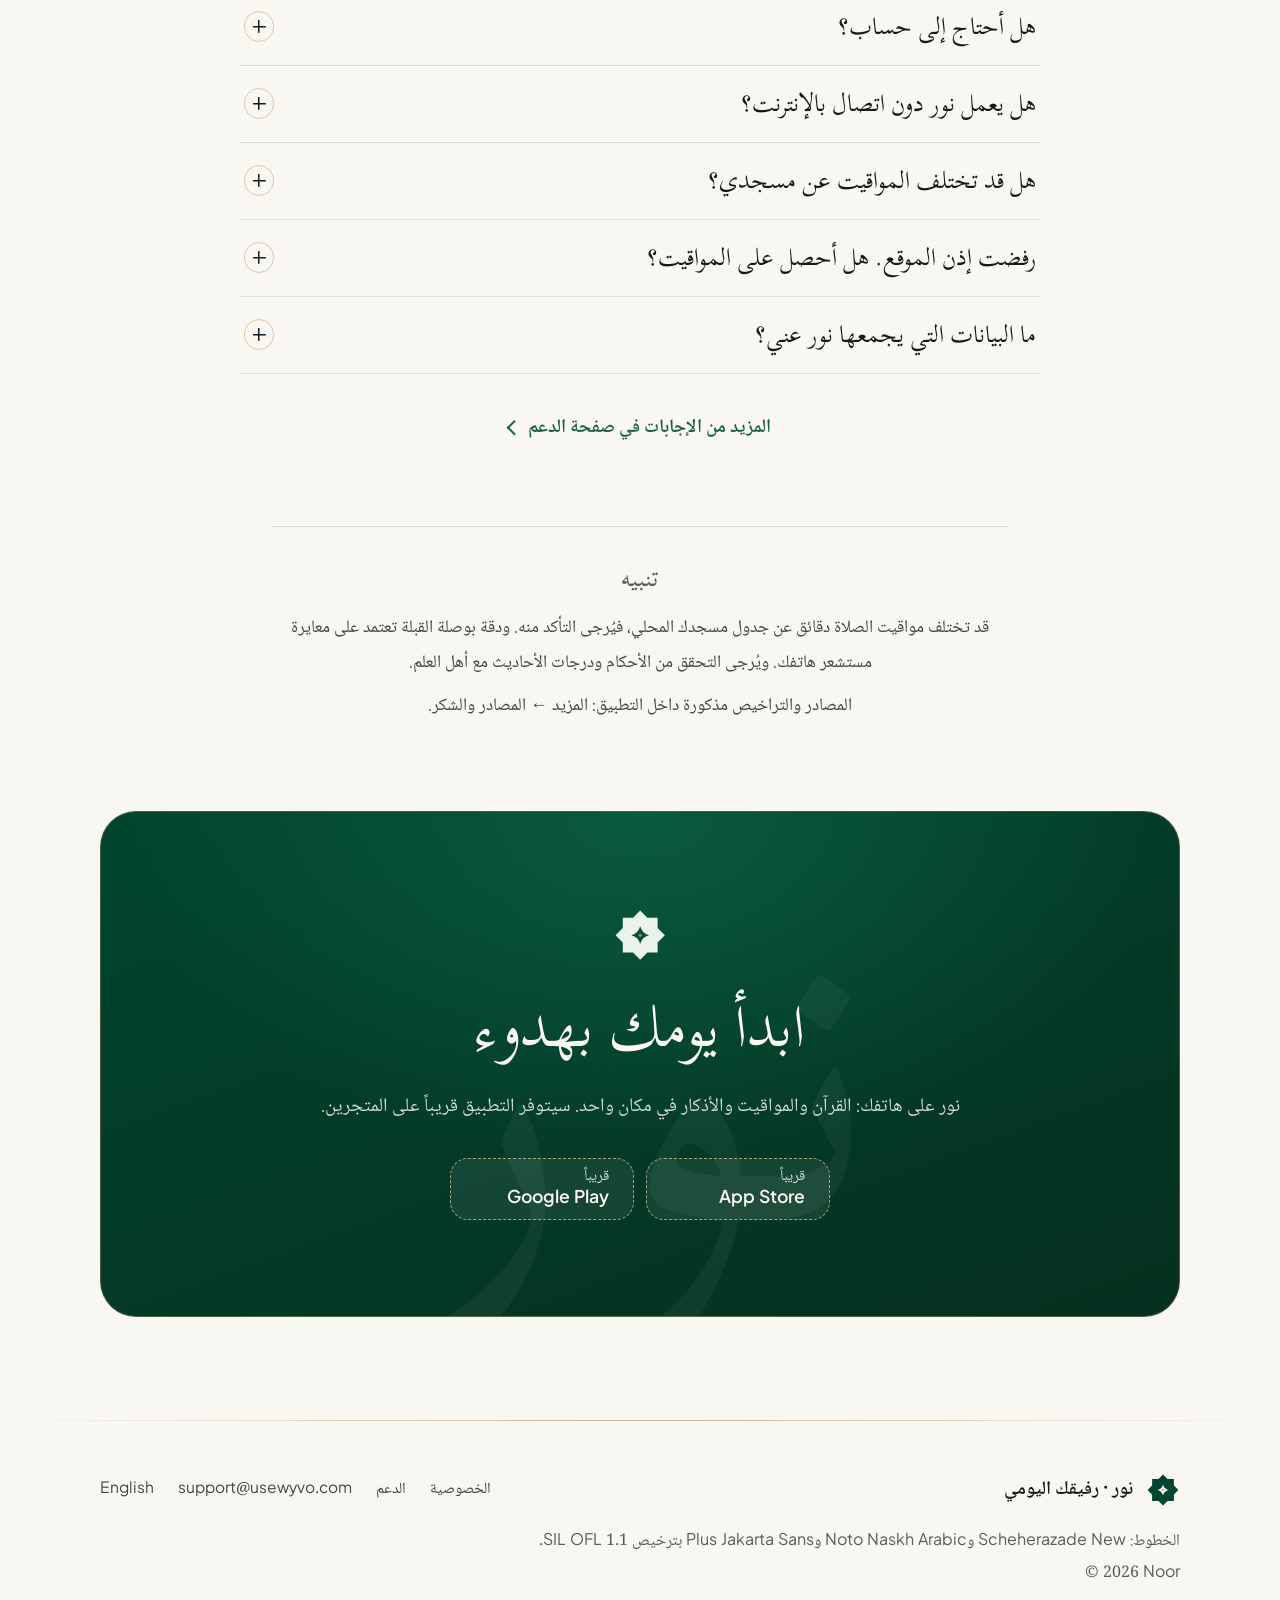
==== commit a0d6c192: "Redesign website: glass header, hero with phone mockup, bento features, screenshot showcase Co-Autho" ====
--- a/index.html
+++ b/index.html
@@ -7,7 +7,7 @@
 <meta name="description" content="رفيق إسلامي هادئ وبلا إعلانات: القرآن الكريم بالنص والصوت، مواقيت الصلاة، القبلة، الحديث، الأذكار والمسبحة. بلا حساب، وبياناتك تبقى على جهازك.">
 <meta name="color-scheme" content="light dark">
 <meta name="theme-color" content="#f8f7f2" media="(prefers-color-scheme: light)">
-<meta name="theme-color" content="#0b1210" media="(prefers-color-scheme: dark)">
+<meta name="theme-color" content="#07100d" media="(prefers-color-scheme: dark)">
 <link rel="canonical" href="https://c974.github.io/noor-site/">
 <link rel="alternate" hreflang="ar" href="https://c974.github.io/noor-site/">
 <link rel="alternate" hreflang="en" href="https://c974.github.io/noor-site/en/">
@@ -35,9 +35,10 @@
 </head>
 <body class="index">
 <a class="skip" href="#main">تخطَّ إلى المحتوى</a>
+<div class="atmos" aria-hidden="true"></div><div class="grain" aria-hidden="true"></div>
 <header class="site-header">
-<div class="wrap bar">
-<a class="brand" href="index.html" aria-label="نور — رفيق المسلم"><svg class="mark" viewBox="0 0 512 512" aria-hidden="true" focusable="false"><path fill="currentColor" fill-rule="evenodd" d="M256.00 24.00 L323.95 91.95 L420.05 91.95 L420.05 188.05 L488.00 256.00 L420.05 323.95 L420.05 420.05 L323.95 420.05 L256.00 488.00 L188.05 420.05 L91.95 420.05 L91.95 323.95 L24.00 256.00 L91.95 188.05 L91.95 91.95 L188.05 91.95Z M256.00 172.48 Q272.70 239.30 339.52 256.00 Q272.70 272.70 256.00 339.52 Q239.30 272.70 172.48 256.00 Q239.30 239.30 256.00 172.48Z"/><circle cx="256" cy="256" r="14" fill="var(--gold)"/></svg><span class="brand-name">نور</span></a>
+<div class="bar">
+<a class="brand" href="index.html" aria-label="نور — رفيق المسلم"><svg class="mark" viewBox="0 0 512 512" aria-hidden="true" focusable="false"><path fill="currentColor" fill-rule="evenodd" d="M256.00 24.00 L323.95 91.95 L420.05 91.95 L420.05 188.05 L488.00 256.00 L420.05 323.95 L420.05 420.05 L323.95 420.05 L256.00 488.00 L188.05 420.05 L91.95 420.05 L91.95 323.95 L24.00 256.00 L91.95 188.05 L91.95 91.95 L188.05 91.95Z M256.00 172.48 Q272.70 239.30 339.52 256.00 Q272.70 272.70 256.00 339.52 Q239.30 272.70 172.48 256.00 Q239.30 239.30 256.00 172.48Z"/><circle cx="256" cy="256" r="14.4" fill="var(--gold)"/></svg><span class="brand-name">نور</span></a>
 <nav aria-label="التنقل الرئيسي"><a class="nav-opt" href="#features">المزايا</a><a class="" href="privacy.html">الخصوصية</a><a class="" href="support.html">الدعم</a></nav>
 <a class="lang" href="en/index.html" hreflang="en" lang="en" aria-label="Switch to English">English</a>
 </div>
@@ -46,75 +47,111 @@
 <section class="hero">
 <div class="wrap hero-grid">
 <div class="hero-copy">
+<div class="lockup" aria-hidden="true"><svg class="mark" viewBox="0 0 512 512" aria-hidden="true" focusable="false"><path fill="currentColor" fill-rule="evenodd" d="M256.00 24.00 L323.95 91.95 L420.05 91.95 L420.05 188.05 L488.00 256.00 L420.05 323.95 L420.05 420.05 L323.95 420.05 L256.00 488.00 L188.05 420.05 L91.95 420.05 L91.95 323.95 L24.00 256.00 L91.95 188.05 L91.95 91.95 L188.05 91.95Z M256.00 172.48 Q272.70 239.30 339.52 256.00 Q272.70 272.70 256.00 339.52 Q239.30 272.70 172.48 256.00 Q239.30 239.30 256.00 172.48Z"/><circle cx="256" cy="256" r="14.4" fill="var(--gold)"/></svg><span class="wordmark" lang="ar" dir="rtl">نور</span></div>
 <p class="eyebrow">رفيق إسلامي هادئ</p>
 <h1>القرآن والمواقيت والأذكار، بهدوء.</h1>
 <p class="lead">رفيق إسلامي هادئ وبلا إعلانات. اقرأ القرآن واستمع إليه، وتعرّف على مواقيت الصلاة واتجاه القبلة، وحافظ على أذكارك. بلا حساب، وبياناتك تبقى على جهازك.</p>
-<div class="stores" role="group" aria-label="قريباً">
-<span class="btn btn-disabled" role="link" aria-disabled="true"><span class="btn-sub">قريباً</span><span class="btn-main">App Store</span></span>
-<span class="btn btn-disabled" role="link" aria-disabled="true"><span class="btn-sub">قريباً</span><span class="btn-main">Google Play</span></span>
+<div class="cta-row"><div class="stores" role="group" aria-label="قريباً">
+<span class="btn btn-store" role="link" aria-disabled="true"><span class="btn-sub">قريباً</span><span class="btn-main">App Store</span></span>
+<span class="btn btn-store" role="link" aria-disabled="true"><span class="btn-sub">قريباً</span><span class="btn-main">Google Play</span></span>
+</div></div>
+<p class="fine">سيتوفر التطبيق قريباً على المتجرين.</p>
+<p><a class="link-arrow" href="#privacy">كيف نحمي خصوصيتك</a></p>
 </div>
-<p class="fine">سيتوفر التطبيق قريباً على المتجرين.</p>
+<div class="stage">
+<span class="ring r1" aria-hidden="true"></span><span class="ring r2" aria-hidden="true"></span>
+<div class="pw-back" aria-hidden="true"><div class="phone small"><picture><source media="(prefers-color-scheme: dark)" srcset="assets/img/app-prayer-dark.webp"><img src="assets/img/app-prayer-light.webp" width="540" height="1152" alt="" decoding="async"></picture></div></div>
+<div class="pw-front"><div class="phone"><picture><source media="(prefers-color-scheme: dark)" srcset="assets/img/app-reader-dark.webp"><img src="assets/img/app-reader-light.webp" width="540" height="1152" alt="شاشة القراءة بالمظهر الفاتح: سورة البقرة بالرسم العثماني مع شريط التلاوة." fetchpriority="high" decoding="async"></picture></div></div>
 </div>
-<div class="hero-shot"><div class="phone"><img src="assets/img/ar-01-quran.webp" width="540" height="960" alt="اقرأ القرآن واستمع إليه: شاشة القراءة تعرض سورة البقرة بالرسم العثماني مع شريط التلاوة." fetchpriority="high" decoding="async"></div></div>
 </div>
 </section>
 <section id="features" class="section">
 <div class="wrap">
-<div class="section-head"><span class="rule" aria-hidden="true"></span><h2>ما في نور</h2><p>كل ما تحتاجه في يومك، في تطبيق واحد بلا ازدحام.</p></div>
-<ul class="cards">
-<li class="card"><h3>القرآن الكريم</h3><p>اقرأ النص العثماني للسور الـ114 مع ترجمة إنجليزية اختيارية، وابحث في الآيات، واستمع إلى التلاوة آية بآية بصوت القارئ الذي تختار. نزِّل ما تريد للاستماع دون اتصال.</p></li>
-<li class="card"><h3>مواقيت الصلاة</h3><p>مواقيت تُحسب على جهازك بحسب موقعك أو مدينة تختارها، مع اختيار طريقة الحساب ومذهب العصر، وتنبيهات اختيارية لكل صلاة.</p></li>
-<li class="card"><h3>بوصلة القبلة</h3><p>بوصلة تشير إلى اتجاه القبلة باستخدام موقعك ومستشعرات هاتفك.</p></li>
-<li class="card"><h3>الحديث</h3><p>الأربعون النووية مع شرحها، إضافةً إلى صحيحي البخاري ومسلم. احفظ الأحاديث لتعود إليها.</p></li>
-<li class="card"><h3>الأذكار والمسبحة</h3><p>أذكار الصباح والمساء وبعد الصلاة مع مصادرها، ومسبحة رقمية تنتقل تلقائياً إلى الذكر التالي.</p></li>
-<li class="card"><h3>صُمِّم ليكون هادئاً</h3><p>مظهر فاتح أو داكن، وواجهة عربية من اليمين إلى اليسار، واختيار بين الأرقام العربية والغربية. العلامات المرجعية وموضع القراءة محفوظان على جهازك.</p></li>
+<div class="section-head rv"><span class="orn" aria-hidden="true"><svg viewBox="0 0 512 512" focusable="false"><path fill="currentColor" fill-rule="evenodd" d="M256.00 24.00 L323.95 91.95 L420.05 91.95 L420.05 188.05 L488.00 256.00 L420.05 323.95 L420.05 420.05 L323.95 420.05 L256.00 488.00 L188.05 420.05 L91.95 420.05 L91.95 323.95 L24.00 256.00 L91.95 188.05 L91.95 91.95 L188.05 91.95Z M256.00 172.48 Q272.70 239.30 339.52 256.00 Q272.70 272.70 256.00 339.52 Q239.30 272.70 172.48 256.00 Q239.30 239.30 256.00 172.48Z"/></svg></span><h2>ما في نور</h2><p>كل ما تحتاجه في يومك، في تطبيق واحد بلا ازدحام.</p></div>
+<ul class="bento">
+<li class="tile t-reader rv"><span class="tile-ico"><svg class="ico" viewBox="0 0 24 24" aria-hidden="true" focusable="false"><path d="M12 6.5C10 5 7 4.5 4 5v12c3-.5 6 0 8 1.5 2-1.5 5-2 8-1.5V5c-3-.5-6 0-8 1.5zM12 6.5v12"/></svg></span><h3>القرآن الكريم</h3><p>اقرأ النص العثماني للسور الـ114 مع ترجمة إنجليزية اختيارية، وابحث في الآيات.</p></li>
+<li class="tile t-audio rv"><span class="tile-ico"><svg class="ico" viewBox="0 0 24 24" aria-hidden="true" focusable="false"><path d="M4 15v-3a8 8 0 0 1 16 0v3M4 15h3v5H5.5A1.5 1.5 0 0 1 4 18.5V15zM20 15h-3v5h1.5a1.5 1.5 0 0 0 1.5-1.5V15z"/></svg></span><h3>الاستماع والقراءة دون اتصال</h3><p>استمع إلى التلاوة آية بآية بصوت القارئ الذي تختار. نزِّل نص القرآن والتفسير والتلاوات التي تريد، ثم اقرأ واستمع دون اتصال.</p></li>
+<li class="tile t-prayer rv"><span class="tile-ico"><svg class="ico" viewBox="0 0 24 24" aria-hidden="true" focusable="false"><path d="M12 3a9 9 0 1 0 0 18 9 9 0 0 0 0-18zM15.5 8.5l-2 5-5 2 2-5z"/></svg></span><h3>المواقيت والقبلة</h3><p>مواقيت تُحسب على جهازك بحسب موقعك أو مدينة تختارها، مع اختيار طريقة الحساب ومذهب العصر، وتنبيهات اختيارية لكل صلاة. وبوصلة تشير إلى اتجاه القبلة باستخدام موقعك ومستشعرات هاتفك.</p></li>
+<li class="tile t-tasbih rv"><span class="tile-ico"><svg class="ico" viewBox="0 0 24 24" aria-hidden="true" focusable="false"><path d="M12 2.5a7 7 0 1 0 0 14 7 7 0 0 0 0-14zM12 16.5V21M10.5 21h3"/><circle cx="12" cy="9.5" r="1.4" fill="currentColor" stroke="none"/></svg></span><h3>الأذكار والمسبحة</h3><p>أذكار الصباح والمساء وبعد الصلاة مع مصادرها، ومسبحة رقمية تنتقل تلقائياً إلى الذكر التالي.</p></li>
+<li class="tile t-hadith rv"><span class="tile-ico"><svg class="ico" viewBox="0 0 24 24" aria-hidden="true" focusable="false"><path d="M6 3h9l4 4v14H6zM15 3v4h4M9 12h7M9 16h5"/></svg></span><h3>الحديث</h3><p>الأربعون النووية مع شرحها، إضافةً إلى صحيحي البخاري ومسلم. احفظ الأحاديث لتعود إليها.</p></li>
+<li class="tile deep t-priv rv"><span class="tile-ico"><svg class="ico" viewBox="0 0 24 24" aria-hidden="true" focusable="false"><path d="M12 3l7 3v5.5c0 4.5-3 7.5-7 9.5-4-2-7-5-7-9.5V6zM9 12l2.2 2.2L15.5 10"/></svg></span><div class="tile-body"><h3>الخصوصية أولاً</h3><p>لا حساب، ولا إعلانات، ولا تتبّع.</p></div><a class="link-arrow" href="#privacy">اقرأ سياسة الخصوصية</a></li>
+</ul>
+<div class="calm rv"><h3>صُمِّم ليكون هادئاً</h3><ul class="chips"><li>مظهر فاتح أو داكن</li><li>واجهة عربية من اليمين إلى اليسار</li><li>أرقام عربية أو غربية</li><li>العلامات المرجعية وموضع القراءة محفوظان على جهازك</li></ul></div>
+</div>
+</section>
+<hr class="hair">
+<section class="section showcase" aria-labelledby="shots-h">
+<div class="wrap"><div class="section-head rv"><span class="orn" aria-hidden="true"><svg viewBox="0 0 512 512" focusable="false"><path fill="currentColor" fill-rule="evenodd" d="M256.00 24.00 L323.95 91.95 L420.05 91.95 L420.05 188.05 L488.00 256.00 L420.05 323.95 L420.05 420.05 L323.95 420.05 L256.00 488.00 L188.05 420.05 L91.95 420.05 L91.95 323.95 L24.00 256.00 L91.95 188.05 L91.95 91.95 L188.05 91.95Z M256.00 172.48 Q272.70 239.30 339.52 256.00 Q272.70 272.70 256.00 339.52 Q239.30 272.70 172.48 256.00 Q239.30 239.30 256.00 172.48Z"/></svg></span><h2 id="shots-h">نظرة على التطبيق</h2><p>مرّر أفقياً للتنقل بين الشاشات.</p></div></div>
+<ul class="strip" tabindex="0" role="list" aria-label="نظرة على التطبيق">
+<li><figure><div class="pair"><div><div class="phone small"><img src="assets/img/app-reader-light.webp" width="540" height="1152" alt="شاشة القراءة بالمظهر الفاتح: سورة البقرة بالرسم العثماني مع شريط التلاوة." loading="lazy" decoding="async"></div><span class="tag">فاتح</span></div><div><div class="phone small"><img src="assets/img/app-reader-dark.webp" width="540" height="1152" alt="شاشة القراءة بالمظهر الداكن: صفحة من المصحف مع شريط التلاوة." loading="lazy" decoding="async"></div><span class="tag">داكن</span></div></div><figcaption class="slide-cap"><strong>اقرأ القرآن واستمع إليه</strong></figcaption></figure></li>
+<li><figure><div class="pair"><div><div class="phone small"><img src="assets/img/app-prayer-light.webp" width="540" height="1152" alt="مواقيت الصلاة بالمظهر الفاتح: التقويم الهجري وبطاقة خضراء للصلاة القادمة." loading="lazy" decoding="async"></div><span class="tag">فاتح</span></div><div><div class="phone small"><img src="assets/img/app-prayer-dark.webp" width="540" height="1152" alt="مواقيت الصلاة بالمظهر الداكن: التقويم الهجري وبطاقة خضراء للصلاة القادمة." loading="lazy" decoding="async"></div><span class="tag">داكن</span></div></div><figcaption class="slide-cap"><strong>مواقيت الصلاة على جهازك</strong></figcaption></figure></li>
+<li><figure><div class="phone small"><img src="assets/img/app-qibla-light.webp" width="540" height="1152" alt="بوصلة القبلة: بوصلة مع زاوية القبلة بالدرجات." loading="lazy" decoding="async"></div><figcaption class="slide-cap"><strong>اتجاه القبلة بالبوصلة</strong></figcaption></figure></li>
+<li><figure><div class="phone small"><img src="assets/img/app-tasbih-light.webp" width="540" height="1152" alt="مسبحة رقمية: دائرة عدّاد خضراء مع عبارة سبحان الله." loading="lazy" decoding="async"></div><figcaption class="slide-cap"><strong>مسبحة رقمية هادئة</strong></figcaption></figure></li>
+<li><figure><div class="phone small"><img src="assets/img/app-adhkar-light.webp" width="540" height="1152" alt="شاشة الأذكار مع تبويبات الصباح والمساء وبعد الصلاة." loading="lazy" decoding="async"></div><figcaption class="slide-cap"><strong>أذكار الصباح والمساء</strong></figcaption></figure></li>
+<li><figure><div class="phone small"><img src="assets/img/app-more-dark.webp" width="540" height="1152" alt="المظهر الداكن مع خيارات المظهر في شاشة المزيد." loading="lazy" decoding="async"></div><figcaption class="slide-cap"><strong>فاتح أو داكن، كما تحب</strong></figcaption></figure></li>
+</ul>
+<div class="strip-ctl"><button class="cbtn" type="button" data-dir="-1" aria-label="الشاشة السابقة"><svg viewBox="0 0 24 24" aria-hidden="true"><path d="M15 5l-7 7 7 7"/></svg></button><span class="progress" aria-hidden="true"></span><button class="cbtn" type="button" data-dir="1" aria-label="الشاشة التالية"><svg viewBox="0 0 24 24" aria-hidden="true"><path d="M9 5l7 7-7 7"/></svg></button></div>
+</section>
+<section id="privacy" class="section">
+<div class="wrap">
+<div class="panel rv">
+<div class="panel-grid">
+<div><p class="eyebrow">الخصوصية</p><h2>الخصوصية بالتصميم</h2><p>لا حساب، ولا إعلانات، ولا تتبّع. بياناتك تبقى على جهازك.</p><a class="btn btn-light" href="privacy.html">اقرأ سياسة الخصوصية</a></div>
+<ul class="points">
+<li><span class="tile-ico"><svg class="ico" viewBox="0 0 24 24" aria-hidden="true" focusable="false"><path d="M12 12a4 4 0 1 0 0-8 4 4 0 0 0 0 8zM4.5 20c.8-3.5 3.8-5.5 7.5-5.5s6.7 2 7.5 5.5M3 3l18 18"/></svg></span><h3>بلا حساب</h3><p>لا تسجيل دخول ولا بريد إلكتروني. افتح التطبيق واستخدمه.</p></li>
+<li><span class="tile-ico"><svg class="ico" viewBox="0 0 24 24" aria-hidden="true" focusable="false"><path d="M2 12s3.5-6.5 10-6.5S22 12 22 12s-3.5 6.5-10 6.5S2 12 2 12zM12 9.5a2.5 2.5 0 1 0 0 5 2.5 2.5 0 0 0 0-5zM3 3l18 18"/></svg></span><h3>بلا إعلانات ولا تتبّع</h3><p>لا أدوات تحليلات ولا إعلانات ولا خادم خاص بالتطبيق.</p></li>
+<li><span class="tile-ico"><svg class="ico" viewBox="0 0 24 24" aria-hidden="true" focusable="false"><path d="M12 21s-6.5-5.6-6.5-11a6.5 6.5 0 0 1 13 0c0 5.4-6.5 11-6.5 11zM12 7.6a2.4 2.4 0 1 0 0 4.8 2.4 2.4 0 0 0 0-4.8z"/></svg></span><h3>الموقع على جهازك</h3><p>يُستخدم موقعك لحساب المواقيت والقبلة على جهازك فقط، ويمكنك بدلاً منه اختيار مدينة.</p></li>
+<li><span class="tile-ico"><svg class="ico" viewBox="0 0 24 24" aria-hidden="true" focusable="false"><path d="M6 16v-5a6 6 0 0 1 12 0v5l1.5 2h-15zM10 20.5a2 2 0 0 0 4 0"/></svg></span><h3>إشعارات محلية</h3><p>تذكيرات الصلاة تُجدول على جهازك ولا يوجد خادم إشعارات.</p></li>
 </ul>
 </div>
-</section>
-<section class="section shots" aria-labelledby="shots-h">
-<div class="wrap"><div class="section-head"><span class="rule" aria-hidden="true"></span><h2 id="shots-h">نظرة على التطبيق</h2></div></div>
-<ul class="strip" tabindex="0" role="list" aria-label="نظرة على التطبيق">
-<li><figure><img src="assets/img/ar-01-quran.webp" width="540" height="960" alt="اقرأ القرآن واستمع إليه: شاشة القراءة تعرض سورة البقرة بالرسم العثماني مع شريط التلاوة." loading="lazy" decoding="async"></figure></li>
-<li><figure><img src="assets/img/ar-02-prayer-times.webp" width="540" height="960" alt="مواقيت الصلاة على جهازك: صلوات اليوم مع بطاقة خضراء للصلاة القادمة." loading="lazy" decoding="async"></figure></li>
-<li><figure><img src="assets/img/ar-03-qibla.webp" width="540" height="960" alt="اتجاه القبلة بالبوصلة: بوصلة مع زاوية القبلة بالدرجات." loading="lazy" decoding="async"></figure></li>
-<li><figure><img src="assets/img/ar-04-tasbih.webp" width="540" height="960" alt="مسبحة رقمية هادئة: دائرة عدّاد خضراء مع عبارة سبحان الله." loading="lazy" decoding="async"></figure></li>
-<li><figure><img src="assets/img/ar-05-adhkar.webp" width="540" height="960" alt="أذكار الصباح والمساء: شاشة الأذكار مع تبويبات الصباح والمساء وبعد الصلاة." loading="lazy" decoding="async"></figure></li>
-<li><figure><img src="assets/img/ar-06-light-dark.webp" width="540" height="960" alt="فاتح أو داكن، كما تحب: المظهر الداكن مع خيارات المظهر في شاشة المزيد." loading="lazy" decoding="async"></figure></li>
-</ul>
-</section>
-<section class="section privacy-band">
-<div class="wrap">
-<div class="section-head"><span class="rule" aria-hidden="true"></span><h2>الخصوصية أولاً</h2><p>لا حساب، ولا إعلانات، ولا تتبّع. بياناتك تبقى على جهازك.</p></div>
-<ul class="cards four">
-<li class="card plain"><h3>بلا حساب</h3><p>لا تسجيل دخول ولا بريد إلكتروني. افتح التطبيق واستخدمه.</p></li>
-<li class="card plain"><h3>بلا إعلانات ولا تتبّع</h3><p>لا أدوات تحليلات ولا إعلانات ولا خادم خاص بالتطبيق.</p></li>
-<li class="card plain"><h3>الموقع على جهازك</h3><p>يُستخدم موقعك لحساب المواقيت والقبلة على جهازك فقط، ويمكنك بدلاً منه اختيار مدينة.</p></li>
-<li class="card plain"><h3>إشعارات محلية</h3><p>تذكيرات الصلاة تُجدول على جهازك ولا يوجد خادم إشعارات.</p></li>
-</ul>
-<p class="cta"><a class="link-arrow" href="privacy.html">اقرأ سياسة الخصوصية</a></p>
+</div>
 </div>
 </section>
-<section class="section note">
-<div class="wrap narrow">
-<h2 class="small">تنبيه</h2>
+<section id="faq" class="section" style="padding-top:0">
+<div class="wrap">
+<div class="section-head rv"><span class="orn" aria-hidden="true"><svg viewBox="0 0 512 512" focusable="false"><path fill="currentColor" fill-rule="evenodd" d="M256.00 24.00 L323.95 91.95 L420.05 91.95 L420.05 188.05 L488.00 256.00 L420.05 323.95 L420.05 420.05 L323.95 420.05 L256.00 488.00 L188.05 420.05 L91.95 420.05 L91.95 323.95 L24.00 256.00 L91.95 188.05 L91.95 91.95 L188.05 91.95Z M256.00 172.48 Q272.70 239.30 339.52 256.00 Q272.70 272.70 256.00 339.52 Q239.30 272.70 172.48 256.00 Q239.30 239.30 256.00 172.48Z"/></svg></span><h2>أسئلة شائعة</h2></div>
+<div class="faq rv">
+<details><summary>هل أحتاج إلى حساب؟</summary><div class="ans"><p>لا. نور بلا حسابات ولا تسجيل دخول. افتحه واستخدمه.</p></div></details>
+<details><summary>هل يعمل نور دون اتصال بالإنترنت؟</summary><div class="ans"><p>جزئياً. يُجلب نص القرآن والتفسير والتلاوات من خدمات عامة أول مرة تستخدمها. ومن المزيد ← المحتوى دون اتصال يمكنك تنزيلها ثم القراءة والاستماع دون اتصال. أما مواقيت الصلاة وبوصلة القبلة والمسبحة والعلامات المرجعية فتعمل دون إنترنت.</p></div></details>
+<details><summary>هل قد تختلف المواقيت عن مسجدي؟</summary><div class="ans"><p>تُحسب المواقيت على جهازك من موقعك والتاريخ، ويمكنك اختيار طريقة الحساب ومذهب العصر. وقد تختلف دقائق عن جدول مسجدك المحلي، فيُرجى التأكد منه.</p></div></details>
+<details><summary>رفضت إذن الموقع. هل أحصل على المواقيت؟</summary><div class="ans"><p>نعم. في تبويب الصلاة اختر مدينة من القائمة أو ابحث عن واحدة، وسيحسب نور المواقيت دون إذن الموقع.</p></div></details>
+<details><summary>ما البيانات التي يجمعها نور عني؟</summary><div class="ans"><p>المطوِّر لا يستلم بياناتك الشخصية ولا يخزّنها ولا يبيعها. لا حسابات ولا إعلانات ولا تحليلات، والعلامات المرجعية والإعدادات تبقى على جهازك. التفاصيل الكاملة في سياسة الخصوصية.</p></div></details>
+</div>
+<p class="faq-more"><a class="link-arrow" href="support.html">المزيد من الإجابات في صفحة الدعم</a></p>
+<div class="note rv">
+<h2>تنبيه</h2>
 <p>قد تختلف مواقيت الصلاة دقائق عن جدول مسجدك المحلي، فيُرجى التأكد منه. ودقة بوصلة القبلة تعتمد على معايرة مستشعر هاتفك. ويُرجى التحقق من الأحكام ودرجات الأحاديث مع أهل العلم.</p>
 <p class="fine">المصادر والتراخيص مذكورة داخل التطبيق: المزيد ← المصادر والشكر.</p>
+</div>
+</div>
+</section>
+<section class="wrap" aria-labelledby="cta-h">
+<div class="cta-band rv">
+<svg class="mark" viewBox="0 0 512 512" aria-hidden="true" focusable="false"><path fill="currentColor" fill-rule="evenodd" d="M256.00 24.00 L323.95 91.95 L420.05 91.95 L420.05 188.05 L488.00 256.00 L420.05 323.95 L420.05 420.05 L323.95 420.05 L256.00 488.00 L188.05 420.05 L91.95 420.05 L91.95 323.95 L24.00 256.00 L91.95 188.05 L91.95 91.95 L188.05 91.95Z M256.00 172.48 Q272.70 239.30 339.52 256.00 Q272.70 272.70 256.00 339.52 Q239.30 272.70 172.48 256.00 Q239.30 239.30 256.00 172.48Z"/><circle cx="256" cy="256" r="14.4" fill="var(--gold)"/></svg>
+<h2 id="cta-h">ابدأ يومك بهدوء</h2>
+<p>نور على هاتفك: القرآن والمواقيت والأذكار في مكان واحد. سيتوفر التطبيق قريباً على المتجرين.</p>
+<div class="stores" role="group" aria-label="قريباً">
+<span class="btn btn-store" role="link" aria-disabled="true"><span class="btn-sub">قريباً</span><span class="btn-main">App Store</span></span>
+<span class="btn btn-store" role="link" aria-disabled="true"><span class="btn-sub">قريباً</span><span class="btn-main">Google Play</span></span>
+</div>
 </div>
 </section>
 </main>
 <footer class="site-footer">
 <div class="wrap">
 <div class="foot-top">
-<p class="foot-brand"><svg class="mark" viewBox="0 0 512 512" aria-hidden="true" focusable="false"><path fill="currentColor" fill-rule="evenodd" d="M256.00 24.00 L323.95 91.95 L420.05 91.95 L420.05 188.05 L488.00 256.00 L420.05 323.95 L420.05 420.05 L323.95 420.05 L256.00 488.00 L188.05 420.05 L91.95 420.05 L91.95 323.95 L24.00 256.00 L91.95 188.05 L91.95 91.95 L188.05 91.95Z M256.00 172.48 Q272.70 239.30 339.52 256.00 Q272.70 272.70 256.00 339.52 Q239.30 272.70 172.48 256.00 Q239.30 239.30 256.00 172.48Z"/><circle cx="256" cy="256" r="14" fill="var(--gold)"/></svg><span>نور · رفيقك اليومي</span></p>
+<p class="foot-brand"><svg class="mark" viewBox="0 0 512 512" aria-hidden="true" focusable="false"><path fill="currentColor" fill-rule="evenodd" d="M256.00 24.00 L323.95 91.95 L420.05 91.95 L420.05 188.05 L488.00 256.00 L420.05 323.95 L420.05 420.05 L323.95 420.05 L256.00 488.00 L188.05 420.05 L91.95 420.05 L91.95 323.95 L24.00 256.00 L91.95 188.05 L91.95 91.95 L188.05 91.95Z M256.00 172.48 Q272.70 239.30 339.52 256.00 Q272.70 272.70 256.00 339.52 Q239.30 272.70 172.48 256.00 Q239.30 239.30 256.00 172.48Z"/><circle cx="256" cy="256" r="14.4" fill="var(--gold)"/></svg><span>نور · رفيقك اليومي</span></p>
 <ul class="foot-links">
 <li><a href="privacy.html">الخصوصية</a></li>
 <li><a href="support.html">الدعم</a></li>
 <li><a href="mailto:support@usewyvo.com"><bdi>support@usewyvo.com</bdi></a></li>
+<li><a href="en/index.html" hreflang="en" lang="en" aria-label="Switch to English">English</a></li>
 </ul>
 </div>
 <p class="fine">الخطوط: <bdi>Scheherazade New</bdi> و<bdi>Noto Naskh Arabic</bdi> و<bdi>Plus Jakarta Sans</bdi> بترخيص <bdi>SIL OFL 1.1</bdi>.</p>
 <p class="fine"><bdi dir="ltr">© 2026 Noor</bdi></p>
 </div>
 </footer>
+<script src="assets/site.js" defer></script>
 </body>
 </html>
--- a/assets/style.css
+++ b/assets/style.css
@@ -1,172 +1,386 @@
-/* Noor site. Sacred Simplicity: deep green, warm paper, restrained gold hairlines. Self-hosted fonts only (SIL OFL, see assets/fonts/OFL-*.txt). */
+/* Noor site. Sacred Simplicity, luxury edition: deep green, warm paper, gold hairlines (ornament only, never text).
+   Self-hosted fonts only (SIL OFL, see assets/fonts/OFL-*.txt). No external requests. */
 @font-face{font-family:"Scheherazade New";src:url(fonts/ScheherazadeNew-Regular.woff2) format("woff2");font-weight:400;font-display:swap}
 @font-face{font-family:"Noto Naskh Arabic";src:url(fonts/NotoNaskhArabic-Regular.woff2) format("woff2");font-weight:400;font-display:swap}
 @font-face{font-family:"Noto Naskh Arabic";src:url(fonts/NotoNaskhArabic-SemiBold.woff2) format("woff2");font-weight:600 700;font-display:swap}
 @font-face{font-family:"Plus Jakarta Sans";src:url(fonts/PlusJakartaSans-Regular.woff2) format("woff2");font-weight:400;font-display:swap}
 @font-face{font-family:"Plus Jakarta Sans";src:url(fonts/PlusJakartaSans-SemiBold.woff2) format("woff2");font-weight:600 700;font-display:swap}
+@font-face{font-family:"Noor Latin";src:url(fonts/PlusJakartaSans-Regular.woff2) format("woff2");font-weight:400;font-display:swap;unicode-range:U+0041-005A,U+0061-007A}
+@font-face{font-family:"Noor Latin";src:url(fonts/PlusJakartaSans-SemiBold.woff2) format("woff2");font-weight:600 700;font-display:swap;unicode-range:U+0041-005A,U+0061-007A}
 
 :root{
   color-scheme:light dark;
-  --bg:#f8f7f2;--paper:#ffffff;--soft:#f1f1ea;--ink:#1a1d1b;--text2:#47544b;--muted:#5d675f;
-  --green:#1b5e45;--deep:#004530;--on-deep:#fdfbf5;--line:#e7e7df;--gold:#a8854f;--goldline:#d8c7a3;--tint:#ecf2ea;
-  --shadow:0 1px 2px rgba(28,42,34,.05),0 18px 44px -18px rgba(28,42,34,.22);
-  --pattern:url("data:image/svg+xml,%3Csvg xmlns='http://www.w3.org/2000/svg' width='88' height='88' viewBox='0 0 88 88' fill='none' stroke='%231b5e45' stroke-width='1'%3E%3Crect x='24' y='24' width='40' height='40'/%3E%3Crect x='24' y='24' width='40' height='40' transform='rotate(45 44 44)'/%3E%3C/svg%3E");
-  --pattern-op:.07;
-  --ar-display:"Scheherazade New","Noto Naskh Arabic",serif;
-  --ar-body:"Noto Naskh Arabic","Scheherazade New",serif;
+  --bg:#f8f7f2;--bg2:#f1f0e7;--surface:#fffefa;--surface2:#f5f4ec;--ink:#121b16;--text2:#3d4a42;--muted:#526056;
+  --green:#1b5e45;--deep:#004530;--deep-2:#06301f;--on-deep:#fbf9f1;--on-deep-2:#cfddd3;
+  --line:#e2e1d6;--gold:#a8854f;--gold-soft:#d8c8a3;--focus:#1b5e45;
+  --glass:rgba(248,247,242,.74);--glass-line:rgba(168,133,79,.32);
+  --glow:rgba(27,94,69,.20);--tile-hi:rgba(255,255,255,.7);
+  --shadow-float:0 1px 0 rgba(255,255,255,.7) inset,0 10px 30px -12px rgba(0,40,28,.18);
+  --grain:url("data:image/svg+xml,%3Csvg xmlns='http://www.w3.org/2000/svg' width='160' height='160'%3E%3Cfilter id='n'%3E%3CfeTurbulence type='fractalNoise' baseFrequency='.85' numOctaves='2' stitchTiles='stitch'/%3E%3CfeColorMatrix values='0 0 0 0 0 0 0 0 0 0 0 0 0 0 0 0 0 0 .55 0'/%3E%3C/filter%3E%3Crect width='100%25' height='100%25' filter='url(%23n)'/%3E%3C/svg%3E");
+  --grain-op:.045;
+  --ar-display:"Noor Latin","Scheherazade New","Noto Naskh Arabic",serif;
+  --ar-body:"Noor Latin","Noto Naskh Arabic","Scheherazade New",serif;
   --lat:"Plus Jakarta Sans",system-ui,-apple-system,"Segoe UI",Roboto,sans-serif;
-  --maxw:1120px;
+  --maxw:1160px;--hdr:84px;--s:1;
+  --khatam:url("data:image/svg+xml,%3Csvg xmlns='http://www.w3.org/2000/svg' width='96' height='96' viewBox='0 0 96 96' fill='none' stroke='%23000' stroke-width='1'%3E%3Crect x='28' y='28' width='40' height='40'/%3E%3Crect x='28' y='28' width='40' height='40' transform='rotate(45 48 48)'/%3E%3Ccircle cx='48' cy='48' r='7'/%3E%3C/svg%3E");
 }
 @media (prefers-color-scheme:dark){
   :root{
-    --bg:#0b1210;--paper:#121c18;--soft:#18251f;--ink:#ece8dd;--text2:#b3bcb1;--muted:#98a49b;
-    --green:#6dbb95;--deep:#0e3327;--on-deep:#f1ede2;--line:#212d27;--gold:#c9a96e;--goldline:#4d432d;--tint:#15251d;
-    --shadow:0 1px 2px rgba(0,0,0,.4),0 18px 44px -18px rgba(0,0,0,.7);
-    --pattern:url("data:image/svg+xml,%3Csvg xmlns='http://www.w3.org/2000/svg' width='88' height='88' viewBox='0 0 88 88' fill='none' stroke='%236dbb95' stroke-width='1'%3E%3Crect x='24' y='24' width='40' height='40'/%3E%3Crect x='24' y='24' width='40' height='40' transform='rotate(45 44 44)'/%3E%3C/svg%3E");
-    --pattern-op:.09;
+    --bg:#07100d;--bg2:#0a1511;--surface:#0e1913;--surface2:#122019;--ink:#ece8dd;--text2:#b9c4ba;--muted:#9aa99d;
+    --green:#74c29b;--deep:#0d3a2b;--deep-2:#082a1e;--on-deep:#f3efe3;--on-deep-2:#bdd0c4;
+    --line:#1c2b24;--gold:#c9a96e;--gold-soft:#5a4d31;--focus:#8fd3ae;
+    --glass:rgba(10,18,14,.72);--glass-line:rgba(201,169,110,.28);
+    --glow:rgba(53,150,108,.22);--tile-hi:rgba(255,255,255,.04);
+    --shadow-float:0 1px 0 rgba(255,255,255,.05) inset,0 12px 34px -12px rgba(0,0,0,.7);
+    --grain:url("data:image/svg+xml,%3Csvg xmlns='http://www.w3.org/2000/svg' width='160' height='160'%3E%3Cfilter id='n'%3E%3CfeTurbulence type='fractalNoise' baseFrequency='.85' numOctaves='2' stitchTiles='stitch'/%3E%3CfeColorMatrix values='0 0 0 0 1 0 0 0 0 1 0 0 0 0 1 0 0 0 .5 0'/%3E%3C/filter%3E%3Crect width='100%25' height='100%25' filter='url(%23n)'/%3E%3C/svg%3E");
+    --grain-op:.03;
   }
 }
+[dir=rtl]{--s:-1}
 *,*::before,*::after{box-sizing:border-box}
-html{-webkit-text-size-adjust:100%;scroll-behavior:smooth}
-body{margin:0;background:var(--bg);color:var(--ink);font-family:var(--lat);font-size:1.0625rem;line-height:1.7;-webkit-font-smoothing:antialiased;text-rendering:optimizeLegibility}
-html[lang=ar] body{font-family:var(--ar-body);font-size:1.125rem;line-height:1.95}
-img{max-width:100%;height:auto;display:block}
+html{-webkit-text-size-adjust:100%;scroll-behavior:smooth;scroll-padding-top:calc(var(--hdr) + .5rem)}
+body{margin:0;background:var(--bg);color:var(--ink);font-family:var(--lat);font-size:1.0625rem;line-height:1.7;-webkit-font-smoothing:antialiased;text-rendering:optimizeLegibility;overflow-x:clip}
+html[lang=ar] body{font-family:var(--ar-body);font-size:1.1875rem;line-height:2}
+img,svg{max-width:100%;display:block}
+img{height:auto}
 a{color:var(--green);text-underline-offset:.22em;text-decoration-thickness:1px}
 a:hover{text-decoration-thickness:2px}
-:focus-visible{outline:2px solid var(--green);outline-offset:3px;border-radius:4px}
+:focus-visible{outline:2px solid var(--focus);outline-offset:3px;border-radius:6px}
 .wrap{width:100%;max-width:var(--maxw);margin-inline:auto;padding-inline:clamp(1.25rem,5vw,2.5rem)}
-.narrow{max-width:760px}
-.skip{position:absolute;inset-inline-start:1rem;top:-4rem;background:var(--deep);color:var(--on-deep);padding:.6rem 1rem;border-radius:8px;z-index:10;text-decoration:none}
+.narrow{max-width:800px}
+.skip{position:absolute;inset-inline-start:1rem;top:-5rem;background:var(--deep);color:var(--on-deep);padding:.65rem 1.1rem;border-radius:10px;z-index:100;text-decoration:none}
 .skip:focus{top:1rem}
-.fine{font-size:.875rem;color:var(--muted);line-height:1.7;margin:.5rem 0 0}
-code{font-family:ui-monospace,Menlo,Consolas,monospace;font-size:.84em;direction:ltr;unicode-bidi:isolate;background:var(--soft);padding:.08em .4em;border-radius:5px;word-break:break-all}
+.fine{font-size:.9rem;color:var(--muted);line-height:1.75;margin:.6rem 0 0}
+html[lang=ar] .fine{font-size:1rem}
+code{font-family:ui-monospace,Menlo,Consolas,monospace;font-size:.84em;direction:ltr;unicode-bidi:isolate;background:var(--surface2);border:1px solid var(--line);padding:.06em .4em;border-radius:6px;word-break:break-all}
 bdi{unicode-bidi:isolate}
-
-/* header */
-.site-header{position:sticky;top:0;z-index:5;background:color-mix(in srgb,var(--bg) 88%,transparent);backdrop-filter:saturate(1.4) blur(12px);-webkit-backdrop-filter:saturate(1.4) blur(12px);border-bottom:1px solid var(--line)}
-.bar{display:flex;align-items:center;gap:1rem;min-height:64px;flex-wrap:wrap;padding-block:.35rem}
-.brand{display:inline-flex;align-items:center;gap:.6rem;text-decoration:none;color:var(--deep);margin-inline-end:auto}
+.vh{position:absolute;width:1px;height:1px;overflow:hidden;clip-path:inset(50%);white-space:nowrap}
+
+/* headings: Scheherazade New for Arabic display, Plus Jakarta Sans for Latin. Generous line-height so tashkeel never clips. */
+h1,h2,h3,h4{margin:0;color:var(--ink);font-weight:600;font-family:var(--lat);letter-spacing:-.022em;line-height:1.14;text-wrap:balance}
+html[lang=ar] :is(h1,h2,h3,h4){font-family:var(--ar-display);font-weight:400;letter-spacing:0;line-height:1.55;font-synthesis:none}
+h2{font-size:clamp(1.9rem,1.2rem + 2.6vw,3.1rem)}
+h3{font-size:clamp(1.2rem,1.05rem + .5vw,1.45rem);line-height:1.25}
+html[lang=ar] h2{font-size:clamp(2.2rem,1.4rem + 3vw,3.6rem)}
+html[lang=ar] h3{font-size:clamp(1.55rem,1.3rem + .7vw,1.9rem);line-height:1.5}
+p{margin:0}
+
+/* atmosphere: khatam grid (well under 3% visual weight), radial light, fine grain */
+.atmos{position:fixed;inset:0;z-index:-2;pointer-events:none;background:radial-gradient(ellipse 90% 70% at 50% 0%,var(--green),transparent 72%);opacity:.075;-webkit-mask:var(--khatam) 0 0/96px 96px repeat;mask:var(--khatam) 0 0/96px 96px repeat}
+.grain{position:fixed;inset:0;z-index:-1;pointer-events:none;background:var(--grain);background-size:160px 160px;opacity:var(--grain-op)}
+
+/* header: floating glass bar that shrinks slightly on scroll (CSS scroll-driven where supported) */
+.site-header{position:sticky;top:0;z-index:50;height:var(--hdr);pointer-events:none}
+.bar{pointer-events:auto;display:flex;align-items:center;gap:.5rem;height:62px;margin:12px auto 0;width:min(100% - 1.25rem,var(--maxw));padding-inline:.9rem .7rem;border-radius:22px;background:var(--glass);border:1px solid var(--glass-line);-webkit-backdrop-filter:saturate(1.5) blur(18px);backdrop-filter:saturate(1.5) blur(18px);box-shadow:var(--shadow-float)}
+@supports not ((backdrop-filter:blur(1px)) or (-webkit-backdrop-filter:blur(1px))){.bar{background:var(--bg)}}
+@keyframes shrink{to{height:52px;margin-top:8px;border-radius:18px}}
+@supports (animation-timeline:scroll()){@media (prefers-reduced-motion:no-preference){.bar{animation:shrink linear both;animation-timeline:scroll(root);animation-range:0 140px}}}
+.brand{display:inline-flex;align-items:center;gap:.6rem;text-decoration:none;color:var(--deep);margin-inline-end:auto;min-height:44px;border-radius:12px}
 .mark{width:30px;height:30px;color:var(--deep);flex:none}
 @media (prefers-color-scheme:dark){.mark{color:var(--green)}.brand{color:var(--ink)}}
-.brand-name{font-family:var(--lat);font-weight:600;font-size:1.25rem;letter-spacing:-.01em;color:var(--ink)}
-html[lang=ar] .brand-name{font-family:var(--ar-display);font-weight:400;font-size:1.9rem;line-height:1.2;letter-spacing:0}
-nav{display:flex;gap:clamp(.9rem,3vw,1.75rem)}
-nav a{color:var(--text2);text-decoration:none;font-size:.95rem;padding:.5rem 0;border-bottom:1px solid transparent}
-nav a:hover,nav a[aria-current]{color:var(--ink);border-bottom-color:var(--gold)}
-.lang{font-size:.9rem;text-decoration:none;color:var(--green);border:1px solid var(--goldline);border-radius:999px;padding:.3rem .95rem;line-height:1.6}
-.lang:hover{background:var(--tint)}
-@media (max-width:520px){.nav-opt{display:none}.bar{gap:.6rem}}
+.brand-name{font-family:var(--lat);font-weight:600;font-size:1.25rem;letter-spacing:-.01em;color:var(--ink);line-height:1.2}
+html[lang=ar] .brand-name{font-family:var(--ar-display);font-weight:400;font-size:2rem;line-height:1.3;letter-spacing:0}
+nav{display:flex;gap:.1rem}
+nav a{color:var(--text2);text-decoration:none;font-size:.95rem;padding:.55rem .85rem;border-radius:12px;line-height:1.5;min-height:44px;display:inline-flex;align-items:center;transition:background-color .2s,color .2s}
+html[lang=ar] nav a{font-size:1.05rem}
+nav a:hover{background:var(--surface2);color:var(--ink)}
+nav a[aria-current]{color:var(--ink);box-shadow:inset 0 -2px 0 var(--gold);border-radius:12px 12px 4px 4px}
+.lang{font-size:.9rem;text-decoration:none;color:var(--green);border:1px solid var(--gold-soft);border-radius:999px;padding:.4rem 1rem;line-height:1.5;min-height:44px;display:inline-flex;align-items:center;background:var(--surface);transition:background-color .2s,transform .15s}
+.lang:hover{background:var(--surface2)}
+.lang:active{transform:scale(.97)}
+@media (max-width:620px){.nav-opt{display:none}nav a{padding-inline:.55rem}.bar{padding-inline:.65rem .5rem;gap:.15rem}.lang{padding-inline:.8rem}}
+@media (max-width:360px){nav a{padding-inline:.4rem;font-size:.88rem}.brand-name{display:none}}
+
+/* shared bits */
+.btn{display:inline-flex;align-items:center;justify-content:center;gap:.6rem;min-height:52px;padding:.6rem 1.6rem;border-radius:999px;font-family:var(--lat);font-weight:600;font-size:1rem;text-decoration:none;line-height:1.3;border:1px solid transparent;cursor:pointer;transition:transform .18s,background-color .2s,box-shadow .2s,border-color .2s}
+html[lang=ar] .btn{font-family:var(--ar-body);font-size:1.1rem}
+.btn:active{transform:scale(.975)}
+.btn-primary{background:var(--deep);color:var(--on-deep);box-shadow:0 10px 24px -12px rgba(0,69,48,.7)}
+.btn-primary:hover{background:#0b5a40;transform:translateY(-1px)}
+.btn-ghost{background:transparent;color:var(--ink);border-color:var(--gold-soft)}
+.btn-ghost:hover{background:var(--surface);border-color:var(--gold);transform:translateY(-1px)}
+.btn-store{flex-direction:column;gap:0;align-items:flex-start;min-width:11.5rem;padding:.55rem 1.5rem;border-radius:18px;background:var(--surface);color:var(--ink);border:1px dashed var(--gold);cursor:not-allowed;text-align:start}
+.btn-store:active{transform:none}
+.btn-sub{font-size:.75rem;color:var(--muted);letter-spacing:.04em;font-weight:400}
+html[lang=ar] .btn-sub{font-size:.95rem;letter-spacing:0}
+.btn-main{font-size:1.1rem;line-height:1.3}
+.stores{display:flex;flex-wrap:wrap;gap:.75rem}
+.link-arrow{font-weight:600;text-decoration:none;display:inline-flex;align-items:center;gap:.5rem;min-height:44px}
+.link-arrow::after{content:"";width:.6em;height:.6em;border-block-start:2px solid currentColor;border-inline-end:2px solid currentColor;transform:rotate(45deg);transition:translate .2s}
+[dir=rtl] .link-arrow::after{transform:rotate(-45deg)}
+.link-arrow:hover::after{translate:calc(var(--s)*3px) 0}
+.eyebrow{display:inline-flex;align-items:center;gap:.65rem;color:var(--green);font-weight:600;font-size:.8rem;letter-spacing:.14em;text-transform:uppercase;margin:0}
+html[lang=ar] .eyebrow{letter-spacing:0;text-transform:none;font-size:1.15rem;font-weight:400}
+.eyebrow::before{content:"";width:2.2rem;height:1px;background:var(--gold)}
+.orn{display:flex;align-items:center;justify-content:center;gap:.9rem;color:var(--gold);margin-bottom:1.25rem}
+.orn::before,.orn::after{content:"";height:1px;width:min(5.5rem,18vw);background:linear-gradient(90deg,transparent,var(--gold))}
+.orn::after{transform:scaleX(-1)}
+.orn svg{width:16px;height:16px}
+.section{padding-block:clamp(3.5rem,7vw,6rem);position:relative}
+.section-head{text-align:center;max-width:44rem;margin:0 auto clamp(2.25rem,5vw,3.75rem)}
+.section-head p{color:var(--text2);margin-top:1rem;font-size:1.1rem}
+html[lang=ar] .section-head p{font-size:1.25rem}
+.hair{height:1px;border:0;margin:0;background:linear-gradient(90deg,transparent,var(--gold),transparent);opacity:.55}
+.ico{width:26px;height:26px;fill:none;stroke:currentColor;stroke-width:1.5;stroke-linecap:round;stroke-linejoin:round}
 
 /* hero */
-.hero{position:relative;overflow:clip;padding-block:clamp(2.5rem,7vw,5.5rem) clamp(3rem,7vw,5rem)}
-.hero::before{content:"";position:absolute;inset:0;background:var(--pattern);opacity:var(--pattern-op);-webkit-mask-image:radial-gradient(ellipse 70% 80% at 80% 30%,#000,transparent 75%);mask-image:radial-gradient(ellipse 70% 80% at 80% 30%,#000,transparent 75%);pointer-events:none}
-[dir=rtl] .hero::before{-webkit-mask-image:radial-gradient(ellipse 70% 80% at 20% 30%,#000,transparent 75%);mask-image:radial-gradient(ellipse 70% 80% at 20% 30%,#000,transparent 75%)}
-.hero-grid{position:relative;display:grid;gap:clamp(2rem,6vw,4rem);align-items:center}
-@media (min-width:880px){.hero-grid{grid-template-columns:1.15fr .85fr}}
-.eyebrow{display:inline-flex;align-items:center;gap:.7rem;color:var(--gold);font-size:.9rem;letter-spacing:.08em;text-transform:uppercase;margin:0 0 1rem}
-html[lang=ar] .eyebrow{letter-spacing:0;text-transform:none;font-size:1.05rem}
-.eyebrow::before{content:"";width:2.2rem;height:1px;background:var(--gold)}
-h1,h2,h3{font-weight:600;color:var(--ink);margin:0}
-h1{font-family:var(--lat);font-size:clamp(2.1rem,6.2vw,3.6rem);line-height:1.12;letter-spacing:-.025em;text-wrap:balance}
-html[lang=ar] h1,html[lang=ar] h2{font-family:var(--ar-display);font-weight:400}
-html[lang=ar] h1{font-size:clamp(2.6rem,8vw,4.6rem);line-height:1.5;letter-spacing:0;padding-block:.1em}
-.lead{font-size:clamp(1.05rem,2.2vw,1.25rem);color:var(--text2);max-width:34em;margin:1.25rem 0 0;text-wrap:pretty}
-.stores{display:flex;flex-wrap:wrap;gap:.75rem;margin-top:2rem}
-.btn{display:inline-flex;flex-direction:column;align-items:flex-start;line-height:1.25;border-radius:14px;padding:.7rem 1.4rem;min-width:11rem;border:1px solid var(--goldline);background:var(--paper)}
-.btn-disabled{cursor:not-allowed;color:var(--muted);opacity:.92}
-.btn-sub{font-size:.72rem;letter-spacing:.06em;text-transform:uppercase;color:var(--gold)}
-html[lang=ar] .btn-sub{letter-spacing:0;text-transform:none;font-size:.85rem}
-.btn-main{font-family:var(--lat);font-weight:600;font-size:1.05rem;color:var(--text2)}
-.hero-shot{display:flex;justify-content:center}
-.phone{width:min(100%,300px);border-radius:34px;padding:8px;background:var(--paper);border:1px solid var(--goldline);box-shadow:var(--shadow)}
-.phone img{border-radius:26px;aspect-ratio:9/16;width:100%}
-
-/* sections */
-.section{padding-block:clamp(3rem,7vw,5.5rem)}
-.section-head{max-width:40rem;margin-bottom:clamp(1.75rem,4vw,3rem)}
-.rule{display:block;width:2.6rem;height:1px;background:var(--gold);margin-bottom:1.1rem}
-h2{font-family:var(--lat);font-size:clamp(1.6rem,4vw,2.3rem);line-height:1.25;letter-spacing:-.015em}
-html[lang=ar] h2{font-size:clamp(2rem,5vw,2.9rem);line-height:1.5;letter-spacing:0}
-.section-head p{color:var(--text2);margin:.75rem 0 0}
-h2.small{font-size:1.2rem}
-html[lang=ar] h2.small{font-size:1.6rem}
-.cards{list-style:none;margin:0;padding:0;display:grid;gap:1px;background:var(--line);border:1px solid var(--line);border-radius:20px;overflow:hidden;grid-template-columns:1fr}
-@media (min-width:640px){.cards{grid-template-columns:repeat(2,1fr)}}
-@media (min-width:980px){.cards{grid-template-columns:repeat(3,1fr)}.cards.four{grid-template-columns:repeat(4,1fr)}}
-.card{background:var(--paper);padding:clamp(1.4rem,3vw,2rem)}
-.card h3{font-family:var(--lat);font-size:1.15rem;margin-bottom:.5rem;display:flex;align-items:center;gap:.6rem}
-html[lang=ar] .card h3{font-family:var(--ar-display);font-weight:400;font-size:1.6rem;line-height:1.5}
-.card h3::before{content:"";width:.5rem;height:.5rem;background:var(--gold);transform:rotate(45deg);flex:none}
-.card p{margin:0;color:var(--text2);font-size:.98rem}
-html[lang=ar] .card p{font-size:1.05rem}
-.card.plain{background:transparent}
-.privacy-band{background:var(--tint)}
-.privacy-band .cards{background:var(--goldline);border-color:var(--goldline)}
-.privacy-band .card{background:var(--bg)}
-.cta{margin:2rem 0 0}
-.link-arrow{font-weight:600;text-decoration:none;border-bottom:1px solid var(--gold);padding-bottom:.1em}
-.link-arrow::after{content:" \2192"}
-[dir=rtl] .link-arrow::after{content:" \2190"}
-
-/* screenshots */
-.strip{list-style:none;margin:0;padding:0 clamp(1.25rem,5vw,2.5rem) 1.5rem;display:flex;gap:1.25rem;overflow-x:auto;scroll-snap-type:x proximity;scrollbar-width:thin;scrollbar-color:var(--goldline) transparent}
-.strip li{flex:0 0 min(62vw,250px);scroll-snap-align:center}
-.strip figure{margin:0;border-radius:26px;overflow:hidden;border:1px solid var(--goldline);box-shadow:var(--shadow);background:var(--paper)}
-.strip img{aspect-ratio:9/16;width:100%}
-@media (min-width:1200px){.strip{justify-content:center}}
-
-.note p{margin:.5rem 0 0;color:var(--text2)}
-.note{border-top:1px solid var(--line)}
-
-/* document pages */
-.doc{padding-block:clamp(2.5rem,6vw,4.5rem) 5rem}
-.doc-head{margin-bottom:2rem}
-.doc h1{font-size:clamp(2rem,5vw,2.8rem)}
-html[lang=ar] .doc h1{font-size:clamp(2.4rem,6vw,3.4rem)}
-.doc h2{font-size:1.45rem;margin:2.5rem 0 .75rem;padding-top:1.5rem;border-top:1px solid var(--line)}
-html[lang=ar] .doc h2{font-size:1.9rem}
-.doc h3{font-size:1.1rem;margin:1.75rem 0 .4rem;color:var(--green)}
-html[lang=ar] .doc h3{font-size:1.3rem}
-.doc p,.doc li{color:var(--text2)}
-.doc p{margin:.8rem 0}
-.doc ul{padding-inline-start:1.3rem;margin:.8rem 0}
-.doc li{margin:.35rem 0}
-.doc strong{color:var(--ink)}
-.table-wrap{overflow-x:auto;margin:1.25rem 0;border:1px solid var(--line);border-radius:14px;background:var(--paper)}
-table{border-collapse:collapse;width:100%;min-width:34rem;font-size:.93rem;line-height:1.6}
-html[lang=ar] table{font-size:1rem}
-th,td{padding:.8rem 1rem;text-align:start;vertical-align:top;border-bottom:1px solid var(--line)}
-tbody tr:last-child>*{border-bottom:0}
-thead th{background:var(--soft);color:var(--ink);font-weight:600}
-tbody th{font-weight:600;color:var(--ink)}
-td{color:var(--text2)}
+.hero{position:relative;overflow:clip;padding-block:clamp(1.5rem,5vw,3.5rem) clamp(4rem,8vw,7rem)}
+.hero::before{content:"";position:absolute;inset-inline:-10%;top:-20%;height:90%;background:radial-gradient(ellipse 55% 55% at 50% 40%,var(--glow),transparent 70%);pointer-events:none}
+.hero-grid{position:relative;display:grid;gap:clamp(2.5rem,6vw,5rem);align-items:center}
+@media (min-width:920px){.hero-grid{grid-template-columns:minmax(0,1.1fr) minmax(0,.9fr)}}
+.hero-copy{display:flex;flex-direction:column;align-items:flex-start;gap:1.5rem}
+.lockup{display:flex;align-items:center;gap:clamp(.8rem,2vw,1.4rem);color:var(--deep)}
+.lockup .mark{width:clamp(3.4rem,8vw,5.6rem);height:clamp(3.4rem,8vw,5.6rem);filter:drop-shadow(0 12px 22px rgba(0,69,48,.25))}
+.wordmark{font-family:var(--ar-display);font-weight:400;font-size:clamp(5rem,12vw,8.5rem);line-height:1.25;color:var(--deep);letter-spacing:0;background:linear-gradient(180deg,var(--deep) 30%,#2f7a5c);-webkit-background-clip:text;background-clip:text;-webkit-text-fill-color:transparent;padding-block:.05em}
+@media (prefers-color-scheme:dark){.lockup .mark{filter:drop-shadow(0 12px 26px rgba(70,170,125,.3))}.wordmark{background:linear-gradient(180deg,#e9f3ec 30%,#74c29b);-webkit-background-clip:text;background-clip:text}}
+.hero h1{font-size:clamp(1.9rem,1.1rem + 3vw,3.4rem);max-width:19ch}
+html[lang=ar] .hero h1{font-size:clamp(2.3rem,1.4rem + 3.4vw,3.9rem);max-width:none}
+.lead{color:var(--text2);font-size:clamp(1.05rem,1rem + .35vw,1.25rem);max-width:34rem}
+html[lang=ar] .lead{font-size:clamp(1.2rem,1.1rem + .4vw,1.4rem)}
+.cta-row{display:flex;flex-wrap:wrap;gap:.75rem;margin-top:.25rem}
+.hero-copy .fine{margin-top:-.5rem}
+
+.stage{position:relative;display:grid;place-items:center;min-height:clamp(26rem,66vw,40rem);isolation:isolate}
+.stage::before{content:"";position:absolute;inset:6% 4%;z-index:-2;background:radial-gradient(closest-side,var(--glow),transparent);filter:blur(10px)}
+.ring{position:absolute;z-index:-1;border-radius:50%;border:1px solid var(--gold);opacity:.38;pointer-events:none}
+.ring.r1{width:min(88%,31rem);aspect-ratio:1}
+.ring.r2{width:min(66%,24rem);aspect-ratio:1;opacity:.2}
+.pw-front{position:relative;z-index:2}
+.pw-back{position:absolute;z-index:1;inset-inline-start:calc(50% - var(--pw-b)/2 - var(--s)*clamp(5.5rem,17vw,9.5rem));top:50%;margin-top:calc(var(--ph-b)/-2 + 2.2rem)}
+.phone{--pw:clamp(13rem,58vw,17.5rem);position:relative;width:var(--pw);padding:.55rem;border-radius:2.6rem;background:linear-gradient(150deg,#2b332f,#0b0f0d 60%);box-shadow:0 0 0 1px rgba(255,255,255,.13) inset,0 0 0 1px color-mix(in srgb,var(--gold) 55%,transparent),0 50px 80px -34px rgba(0,30,20,.55),0 14px 26px -14px rgba(0,0,0,.4)}
+.phone::after{content:"";position:absolute;top:.95rem;inset-inline:0;margin-inline:auto;width:22%;height:.7rem;border-radius:99px;background:#050706;opacity:.92}
+.phone img{width:100%;aspect-ratio:540/1152;border-radius:2.1rem;background:var(--surface2);object-fit:cover}
+.phone.small{--pw:clamp(11.5rem,40vw,14rem);border-radius:2.2rem;padding:.45rem}
+.phone.small img{border-radius:1.8rem}
+.pw-back{--pw-b:clamp(11rem,34vw,14.5rem);--ph-b:calc(var(--pw-b)*2.13)}
+.pw-back .phone{--pw:var(--pw-b);transform:rotate(calc(var(--s)*-7deg));filter:saturate(.9) brightness(.97);opacity:.96}
+@media (max-width:560px){.pw-back{inset-inline-start:calc(50% - var(--pw-b)/2 - var(--s)*6.5rem)}.pw-back .phone{opacity:.9}}
+@keyframes float{0%,100%{translate:0 0}50%{translate:0 -12px}}
+@keyframes float2{0%,100%{translate:0 0}50%{translate:0 10px}}
+@keyframes par{to{transform:translateY(-70px)}}
+@keyframes par2{to{transform:translateY(40px)}}
+@media (prefers-reduced-motion:no-preference){
+  .pw-front .phone{animation:float 9s ease-in-out infinite}
+  .pw-back .phone{animation:float2 11s ease-in-out infinite}
+  @supports (animation-timeline:scroll()){
+    .pw-front{animation:par linear both;animation-timeline:scroll(root);animation-range:0 700px}
+    .pw-back{animation:par2 linear both;animation-timeline:scroll(root);animation-range:0 700px}
+  }
+}
+
+/* bento features */
+.bento{display:grid;grid-template-columns:repeat(12,minmax(0,1fr));gap:clamp(.8rem,1.6vw,1.25rem);list-style:none;margin:0;padding:0}
+.tile{grid-column:span 12;position:relative;overflow:hidden;isolation:isolate;border-radius:26px;padding:clamp(1.5rem,3vw,2.4rem);background:linear-gradient(180deg,var(--surface),var(--surface2));border:1px solid var(--line);box-shadow:0 1px 0 var(--tile-hi) inset;display:flex;flex-direction:column;gap:1rem;transition:transform .35s cubic-bezier(.2,.7,.2,1),border-color .3s,box-shadow .3s}
+.tile::after{content:"";position:absolute;z-index:-1;width:11rem;height:11rem;inset-inline-end:-2.5rem;bottom:-2.5rem;background:var(--gold);opacity:.09;-webkit-mask:var(--khatam) center/64px 64px;mask:var(--khatam) center/64px 64px;-webkit-mask-composite:source-over;pointer-events:none}
+.tile:hover{transform:translateY(-3px);border-color:var(--gold-soft);box-shadow:0 1px 0 var(--tile-hi) inset,0 24px 44px -26px rgba(0,40,28,.35)}
+.tile-ico{display:grid;place-items:center;width:3.25rem;height:3.25rem;border-radius:16px;color:var(--green);background:var(--bg);border:1px solid var(--gold-soft);box-shadow:0 0 0 4px color-mix(in srgb,var(--gold) 10%,transparent)}
+.tile p{color:var(--text2);max-width:36rem;font-size:1.02rem}
+html[lang=ar] .tile p{font-size:1.15rem}
+.tile.deep,.panel{background:linear-gradient(155deg,var(--deep),var(--deep-2));border-color:color-mix(in srgb,var(--gold) 45%,transparent);color:var(--on-deep);--focus:#fbf9f1}
+.tile.deep h3,.panel h2,.panel h3,.tile.deep p,.panel p{color:var(--on-deep)}
+.tile.deep p,.panel p{color:var(--on-deep-2)}
+.tile.deep a,.panel a:not(.btn){color:var(--on-deep)}
+.tile.deep .tile-ico,.panel .tile-ico{background:rgba(255,255,255,.07);color:#cdeedd;border-color:color-mix(in srgb,var(--gold) 55%,transparent)}
+.tile.deep::after{background:#fff;opacity:.07}
+@media (min-width:700px){
+  .t-reader{grid-column:span 7}.t-audio{grid-column:span 5}
+  .t-prayer,.t-tasbih{grid-column:span 6}.t-hadith{grid-column:span 12}
+}
+@media (min-width:1000px){
+  .t-prayer,.t-tasbih,.t-hadith{grid-column:span 4}
+  .t-reader{min-height:19rem}
+}
+.t-priv{flex-direction:row;align-items:center;gap:clamp(1rem,3vw,2rem);flex-wrap:wrap}
+.t-priv .tile-body{flex:1 1 18rem}
+.t-priv h3{margin-bottom:.35rem}
+.calm{margin-top:clamp(2rem,4vw,3rem);text-align:center}
+.chips{display:flex;flex-wrap:wrap;justify-content:center;gap:.6rem;list-style:none;margin:1.1rem 0 0;padding:0}
+.chips li{padding:.45rem 1.1rem;border-radius:999px;border:1px solid var(--gold-soft);background:var(--surface);color:var(--text2);font-size:.95rem;line-height:1.6}
+html[lang=ar] .chips li{font-size:1.05rem}
+.calm h3{font-size:1.15rem;color:var(--muted);font-weight:600}
+html[lang=ar] .calm h3{font-size:1.5rem}
+
+/* screenshot showcase */
+.showcase{padding-inline:0;timeline-scope:--strip;overflow:clip}
+.strip{--g:max(clamp(1.25rem,5vw,2.5rem),calc((100% - var(--maxw))/2 + 2.5rem));display:flex;align-items:flex-start;gap:clamp(1.5rem,4vw,3rem);list-style:none;margin:0;padding:1rem var(--g) 2rem;overflow-x:auto;overscroll-behavior-x:contain;scroll-snap-type:x mandatory;scroll-padding-inline:var(--g);scrollbar-width:none;scroll-timeline:--strip x;border-radius:12px}
+.strip::-webkit-scrollbar{display:none}
+.strip>li{flex:none;scroll-snap-align:start}
+.strip figure{margin:0;display:flex;flex-direction:column;align-items:center;gap:1.25rem}
+.pair{display:flex;gap:clamp(.9rem,2vw,1.5rem);align-items:flex-start}
+.pair>div:last-child{margin-top:2.5rem}
+.slide-cap{display:flex;flex-direction:column;align-items:center;text-align:center;gap:.2rem}
+.slide-cap strong{font-family:var(--lat);font-size:1.05rem;font-weight:600;line-height:1.4}
+html[lang=ar] .slide-cap strong{font-family:var(--ar-display);font-weight:400;font-size:1.55rem}
+.tag{display:inline-block;margin-top:.7rem;padding:.1rem .8rem;border-radius:99px;border:1px solid var(--gold-soft);font-size:.78rem;color:var(--muted);line-height:1.7}
+html[lang=ar] .tag{font-size:.95rem}
+.pair>div{scroll-snap-align:start;display:flex;flex-direction:column;align-items:center}
+.strip-ctl{display:flex;align-items:center;justify-content:center;gap:1.1rem;margin-top:.5rem}
+.progress{display:none;position:relative;height:2px;width:min(15rem,50vw);background:var(--line);border-radius:2px}
+@supports (animation-timeline:scroll()){.progress{display:block}}
+.progress::after{content:"";position:absolute;inset-block:-1px;height:4px;border-radius:4px;inset-inline-start:0;width:28%;background:var(--gold);animation:prog linear both;animation-timeline:--strip}
+@keyframes prog{to{inset-inline-start:72%}}
+.cbtn{display:none;place-items:center;width:3rem;height:3rem;border-radius:50%;border:1px solid var(--gold-soft);background:var(--surface);color:var(--ink);cursor:pointer;transition:background-color .2s,transform .15s}
+.cbtn:hover{background:var(--surface2)}
+.cbtn:active{transform:scale(.93)}
+.cbtn svg{width:18px;height:18px;fill:none;stroke:currentColor;stroke-width:1.8;stroke-linecap:round;stroke-linejoin:round}
+[dir=rtl] .cbtn svg{transform:scaleX(-1)}
+.js .cbtn{display:grid}
+
+/* privacy by design */
+.panel{position:relative;overflow:hidden;isolation:isolate;border-radius:34px;padding:clamp(2rem,6vw,4.5rem);border:1px solid color-mix(in srgb,var(--gold) 45%,transparent)}
+.panel::before{content:"";position:absolute;z-index:-1;inset:0;background:#fff;opacity:.07;-webkit-mask:var(--khatam) 0 0/96px 96px repeat,radial-gradient(ellipse 70% 90% at 100% 0,#000,transparent 70%);-webkit-mask-composite:source-in;mask:var(--khatam) 0 0/96px 96px repeat,radial-gradient(ellipse 70% 90% at 100% 0,#000,transparent 70%);mask-composite:intersect}
+[dir=rtl] .panel::before{-webkit-mask-image:var(--khatam),radial-gradient(ellipse 70% 90% at 0 0,#000,transparent 70%);mask-image:var(--khatam),radial-gradient(ellipse 70% 90% at 0 0,#000,transparent 70%)}
+.panel .eyebrow{color:var(--on-deep-2)}
+.panel-grid{display:grid;gap:clamp(2rem,5vw,4rem)}
+@media (min-width:900px){.panel-grid{grid-template-columns:minmax(0,.9fr) minmax(0,1.1fr);align-items:center}}
+.panel h2{color:var(--on-deep);margin-block:1rem}
+.panel .btn-light{background:var(--on-deep);color:var(--deep);margin-top:1.5rem}
+.panel .btn-light:hover{background:#fff;transform:translateY(-1px)}
+.points{display:grid;gap:1rem;grid-template-columns:repeat(auto-fit,minmax(14rem,1fr));list-style:none;margin:0;padding:0}
+.points li{padding:1.4rem;border-radius:20px;background:rgba(255,255,255,.055);border:1px solid rgba(255,255,255,.13);display:flex;flex-direction:column;gap:.6rem}
+.points h3{color:var(--on-deep);font-size:1.2rem}
+html[lang=ar] .points h3{font-size:1.6rem}
+.points p{font-size:1rem}
+html[lang=ar] .points p{font-size:1.1rem}
+.points .tile-ico{width:2.75rem;height:2.75rem;border-radius:14px}
+
+/* FAQ */
+.faq{max-width:50rem;margin-inline:auto}
+details{border-bottom:1px solid var(--line)}
+details:first-child{border-top:1px solid var(--line)}
+summary{list-style:none;display:flex;align-items:center;justify-content:space-between;gap:1.5rem;cursor:pointer;padding:1.25rem .25rem;min-height:56px;font-family:var(--lat);font-weight:600;font-size:1.1rem;line-height:1.5;border-radius:10px}
+html[lang=ar] summary{font-family:var(--ar-display);font-weight:400;font-size:1.5rem}
+summary::-webkit-details-marker{display:none}
+summary:hover{color:var(--green)}
+summary::after{content:"";flex:none;width:1.9rem;height:1.9rem;border-radius:50%;border:1px solid var(--gold-soft);background:linear-gradient(var(--ink),var(--ink)) center/.8rem 1.5px no-repeat,linear-gradient(var(--ink),var(--ink)) center/1.5px .8rem no-repeat;transition:transform .3s,background-color .2s}
+details[open] summary::after{transform:rotate(45deg);background-color:var(--surface2)}
+.ans{padding:0 .25rem 1.5rem;color:var(--text2);max-width:42rem}
+.ans p+p{margin-top:.8rem}
+@media (prefers-reduced-motion:no-preference){@supports (interpolate-size:allow-keywords){
+  details{interpolate-size:allow-keywords}
+  details::details-content{block-size:0;overflow:clip;transition:block-size .38s cubic-bezier(.2,.7,.2,1),content-visibility .38s allow-discrete}
+  details[open]::details-content{block-size:auto}
+}}
+.faq-more{text-align:center;margin-top:2rem}
+.note{max-width:46rem;margin:clamp(3rem,6vw,5rem) auto 0;text-align:center;padding-top:2rem;border-top:1px solid var(--line)}
+.note h2{font-size:1.1rem;font-family:var(--lat);color:var(--muted);letter-spacing:.1em;text-transform:uppercase;margin-bottom:.75rem}
+html[lang=ar] .note h2{font-family:var(--ar-display);font-size:1.6rem;letter-spacing:0;text-transform:none;font-weight:400}
+.note p{color:var(--text2);font-size:1rem}
+html[lang=ar] .note p{font-size:1.1rem}
+
+/* closing CTA */
+.cta-band{position:relative;overflow:hidden;isolation:isolate;text-align:center;border-radius:36px;padding:clamp(3rem,8vw,6rem) clamp(1.25rem,5vw,3rem);background:radial-gradient(ellipse 70% 100% at 50% 0,#0b5a40,transparent 70%),linear-gradient(160deg,var(--deep),var(--deep-2));color:var(--on-deep);border:1px solid color-mix(in srgb,var(--gold) 45%,transparent);--focus:#fbf9f1}
+.cta-band::before{content:"نور";position:absolute;z-index:-1;inset-inline:0;top:50%;translate:0 -50%;font-family:var(--ar-display);font-size:clamp(14rem,40vw,30rem);line-height:1;color:#fff;opacity:.045;pointer-events:none;direction:rtl}
+.cta-band h2{color:var(--on-deep);max-width:20ch;margin-inline:auto}
+html[lang=ar] .cta-band h2{max-width:none}
+.cta-band p{color:var(--on-deep-2);margin-top:1rem}
+.cta-band .stores{justify-content:center;margin-top:2rem}
+.cta-band .btn-store{background:rgba(255,255,255,.07);border:1px dashed rgba(224,203,160,.7);color:var(--on-deep)}
+.cta-band .btn-sub{color:var(--on-deep-2)}
+.cta-band .mark{width:3.4rem;height:3.4rem;margin:0 auto 1.25rem;color:#e9f3ec}
 
 /* footer */
-.site-footer{border-top:1px solid var(--goldline);padding-block:2.5rem 3rem;background:var(--paper)}
-.foot-top{display:flex;flex-wrap:wrap;gap:1.5rem 2rem;justify-content:space-between;align-items:center}
-.foot-brand{display:flex;align-items:center;gap:.6rem;margin:0;color:var(--text2)}
-.foot-brand .mark{width:24px;height:24px}
-.foot-links{list-style:none;margin:0;padding:0;display:flex;flex-wrap:wrap;gap:.5rem 1.5rem}
-.foot-links a{text-decoration:none}
-.foot-links a:hover{text-decoration:underline}
+.site-footer{margin-top:clamp(4rem,8vw,7rem);padding-block:3rem 2.5rem;position:relative}
+.site-footer::before{content:"";position:absolute;inset-inline:0;top:0;height:1px;background:linear-gradient(90deg,transparent,var(--gold),transparent);opacity:.6}
+.foot-top{display:flex;flex-wrap:wrap;align-items:center;justify-content:space-between;gap:1.5rem 2rem}
+.foot-brand{display:flex;align-items:center;gap:.8rem;margin:0;font-weight:600}
+.foot-brand .mark{width:34px;height:34px}
+.foot-links{list-style:none;display:flex;flex-wrap:wrap;gap:.25rem 1.5rem;margin:0;padding:0;font-size:.97rem}
+.foot-links a{color:var(--text2);text-decoration:none;display:inline-flex;align-items:center;min-height:44px}
+.foot-links a:hover{color:var(--ink);text-decoration:underline;text-decoration-color:var(--gold)}
+.site-footer .fine{margin-top:1rem}
+.site-footer .fine+.fine{margin-top:.25rem}
+
+/* reveal on scroll (content stays visible without support) */
+@keyframes rv{from{opacity:0;translate:0 26px}to{opacity:1;translate:0 0}}
+@media (prefers-reduced-motion:no-preference){@supports (animation-timeline:view()){.rv{animation:rv linear both;animation-timeline:view();animation-range:entry 0% entry 38%}}}
+
+/* documents (privacy / support) */
+.doc-top{padding-block:clamp(2rem,6vw,4rem) 1rem;text-align:start}
+.doc-top h1{font-size:clamp(2.2rem,1.4rem + 3.6vw,4rem);margin-block:1rem .5rem}
+html[lang=ar] .doc-top h1{font-size:clamp(2.6rem,1.6rem + 4vw,4.6rem)}
+.chip{display:inline-flex;align-items:center;gap:.6rem;padding:.45rem 1.15rem;border-radius:999px;border:1px solid var(--gold);background:var(--surface);color:var(--ink);font-size:.92rem;line-height:1.6;font-family:var(--lat)}
+html[lang=ar] .chip{font-family:var(--ar-body);font-size:1.02rem}
+.chip svg{width:16px;height:16px;color:var(--green);fill:none;stroke:currentColor;stroke-width:1.7;stroke-linecap:round;stroke-linejoin:round}
+.chip time{font-weight:600}
+.doc-layout{display:grid;gap:1.5rem;padding-block:1.5rem clamp(2rem,5vw,4rem)}
+@media (min-width:1020px){.doc-layout{grid-template-columns:15.5rem minmax(0,1fr);gap:clamp(2rem,5vw,5rem);align-items:start}}
+.toc{display:none}
+@media (min-width:1020px){.toc{display:block;position:sticky;top:calc(var(--hdr) + 1rem);max-height:calc(100vh - var(--hdr) - 2rem);overflow:auto;padding-inline-end:1rem;border-inline-end:1px solid var(--line)}.toc-m{display:none}}
+.toc h2,.toc-m summary{font-size:.8rem;letter-spacing:.14em;text-transform:uppercase;color:var(--muted);font-family:var(--lat);font-weight:600;margin:0 0 .75rem}
+html[lang=ar] :is(.toc h2,.toc-m summary){font-family:var(--ar-display);font-size:1.3rem;letter-spacing:0;text-transform:none;font-weight:400}
+.toc ol,.toc-m ol{list-style:none;margin:0;padding:0;display:grid;gap:.1rem}
+.toc a{display:block;padding:.4rem .75rem;border-radius:8px;color:var(--text2);text-decoration:none;font-size:.95rem;line-height:1.5}
+html[lang=ar] .toc a{font-size:1.05rem}
+.toc a:hover{background:var(--surface2);color:var(--ink)}
+.toc a[aria-current=true]{color:var(--ink);background:var(--surface2);box-shadow:inset calc(var(--s)*2px) 0 0 0 var(--gold)}
+.toc ol ol{padding-inline-start:.9rem}
+.toc-m{border:1px solid var(--line);border-radius:18px;background:var(--surface);padding:0 1rem}
+.toc-m summary{margin:0;padding:1rem 0;min-height:52px}
+.toc-m summary::after{width:1.5rem;height:1.5rem}
+.toc-m[open]{padding-bottom:1rem}
+.toc-m a{display:block;padding:.55rem .25rem;min-height:44px;color:var(--text2);text-decoration:none;border-bottom:1px solid var(--line)}
+.prose{max-width:52rem;min-width:0}
+.prose h2{font-size:clamp(1.6rem,1.2rem + 1.4vw,2.2rem);margin:clamp(2.5rem,5vw,3.5rem) 0 1rem;padding-top:1.5rem;position:relative}
+html[lang=ar] .prose h2{font-size:clamp(1.9rem,1.4rem + 1.6vw,2.6rem)}
+.prose h2::before{content:"";position:absolute;top:0;inset-inline-start:0;width:3.5rem;height:1px;background:var(--gold)}
+.prose>h2:first-child{margin-top:0}
+.prose h3{margin:2rem 0 .6rem;font-size:clamp(1.2rem,1.1rem + .5vw,1.45rem)}
+html[lang=ar] .prose h3{font-size:clamp(1.5rem,1.3rem + .5vw,1.8rem)}
+.prose p,.prose li{color:var(--text2)}
+.prose p{margin-block:.85rem}
+.prose strong{color:var(--ink)}
+.prose ul{margin:.85rem 0;padding-inline-start:1.4rem;display:grid;gap:.45rem}
+.prose li::marker{color:var(--gold)}
+.prose a{overflow-wrap:anywhere}
+.table-wrap{margin-block:1.25rem;border:1px solid var(--line);border-radius:18px;overflow:clip;background:var(--surface)}
+table{border-collapse:collapse;width:100%;font-size:.95rem;line-height:1.6}
+html[lang=ar] table{font-size:1.02rem}
+thead th{background:var(--surface2);color:var(--ink);font-weight:600;text-align:start;font-size:.82rem;letter-spacing:.06em;text-transform:uppercase}
+html[lang=ar] thead th{letter-spacing:0;text-transform:none;font-size:.98rem}
+th,td{padding:.85rem 1rem;text-align:start;vertical-align:top;border-top:1px solid var(--line);color:var(--text2)}
+thead th{border-top:0}
+tbody th{color:var(--ink);font-weight:600;width:30%}
+th code,td code{word-break:normal;overflow-wrap:anywhere}
+@media screen and (max-width:720px){
+  .table-wrap{border:0;background:none;border-radius:0;overflow:visible}
+  table,tbody,tr,th,td{display:block}
+  thead{position:absolute;width:1px;height:1px;overflow:hidden;clip-path:inset(50%)}
+  tr{margin-block:.9rem;padding:1rem 1.1rem;border:1px solid var(--line);border-radius:18px;background:var(--surface)}
+  tbody th,tbody th[scope=row]{width:auto;border:0;padding:0 0 .5rem;font-size:1.05rem;color:var(--ink)}
+  td{border:0;padding:.45rem 0;border-top:1px solid var(--line)}
+  td::before{content:attr(data-label);display:block;font-size:.75rem;letter-spacing:.08em;text-transform:uppercase;color:var(--muted);font-weight:600;margin-bottom:.15rem}
+  html[lang=ar] td::before{letter-spacing:0;text-transform:none;font-size:.92rem}
+}
 
 /* 404 */
-.nf{padding-block:4rem;text-align:center}
-.nf .mark{width:56px;height:56px;margin:0 auto 1.5rem}
-.nf hr{border:0;border-top:1px solid var(--line);margin:2rem 0}
-.nf h1{font-size:2.2rem}
-
-/* motion: restrained, and off when the user asks */
-@media (prefers-reduced-motion:no-preference){
-  .hero-copy>*,.hero-shot{animation:rise .8s cubic-bezier(.2,.7,.2,1) backwards}
-  .hero-copy>*:nth-child(2){animation-delay:.07s}.hero-copy>*:nth-child(3){animation-delay:.14s}.hero-copy>*:nth-child(4){animation-delay:.21s}
-  .hero-shot{animation-delay:.18s}
-  .card{transition:background-color .25s}
-  .card:hover{background:var(--soft)}
-  .lang,nav a{transition:background-color .2s,border-color .2s,color .2s}
-}
-@keyframes rise{from{opacity:0;transform:translateY(14px)}to{opacity:1;transform:none}}
-@media (prefers-reduced-motion:reduce){html{scroll-behavior:auto}}
-@media print{.site-header,.stores,.strip{display:none}}
-.note .narrow{max-width:var(--maxw)}
-.note .narrow>*{max-width:46rem}
+body.nf{min-height:100vh;display:grid;place-items:center;text-align:center}
+.nf main{padding-block:3rem}
+.nf .mark{width:6rem;height:6rem;margin:0 auto 1.5rem;filter:drop-shadow(0 14px 30px rgba(0,69,48,.25))}
+.nf h1{font-size:clamp(2.2rem,1.5rem + 3vw,3.4rem);margin-bottom:.75rem}
+.nf p{color:var(--text2)}
+.nf .go{margin-top:1rem}
+.nf hr{width:min(14rem,60%);margin:2.25rem auto;border:0;height:1px;background:linear-gradient(90deg,transparent,var(--gold),transparent)}
+.nf [lang=en]{font-family:var(--lat);line-height:1.7}
+.nf [lang=en] h2{font-family:var(--lat);font-size:1.7rem;margin-bottom:.5rem}
+
+@media (prefers-reduced-motion:reduce){html{scroll-behavior:auto}*,*::before,*::after{transition-duration:.001ms!important;animation:none!important}}
+
+/* print (privacy page): plain, black on white, no chrome */
+@media print{
+  :root{--bg:#fff;--ink:#000;--text2:#111;--muted:#333;--surface:#fff;--surface2:#fff;--line:#bbb}
+  body{background:#fff;color:#000;font-size:11pt;line-height:1.55}
+  html[lang=ar] body{font-size:12pt;line-height:1.9}
+  .atmos,.grain,.site-header,.toc,.toc-m,.skip,.cta-band,.site-footer .foot-links,.stores,.cbtn,.progress{display:none!important}
+  .wrap{max-width:none;padding-inline:0}
+  .doc-layout{display:block}
+  .prose{max-width:none}
+  .prose h2,.prose h3{break-after:avoid}
+  tr,.table-wrap{break-inside:avoid}
+  a{color:#000;text-decoration:underline}
+  .prose a[href^=http]::after{content:" (" attr(href) ")";font-size:.85em;word-break:break-all}
+  .chip{border-color:#000}
+  .doc-top{padding-block:0 .5rem}.doc-top h1{font-size:26pt}html[lang=ar] .doc-top h1{font-size:28pt}
+  .prose h2,html[lang=ar] .prose h2{font-size:16pt;margin-top:1.4rem}.prose h3,html[lang=ar] .prose h3{font-size:12.5pt}
+  .site-footer::before{display:none}
+}
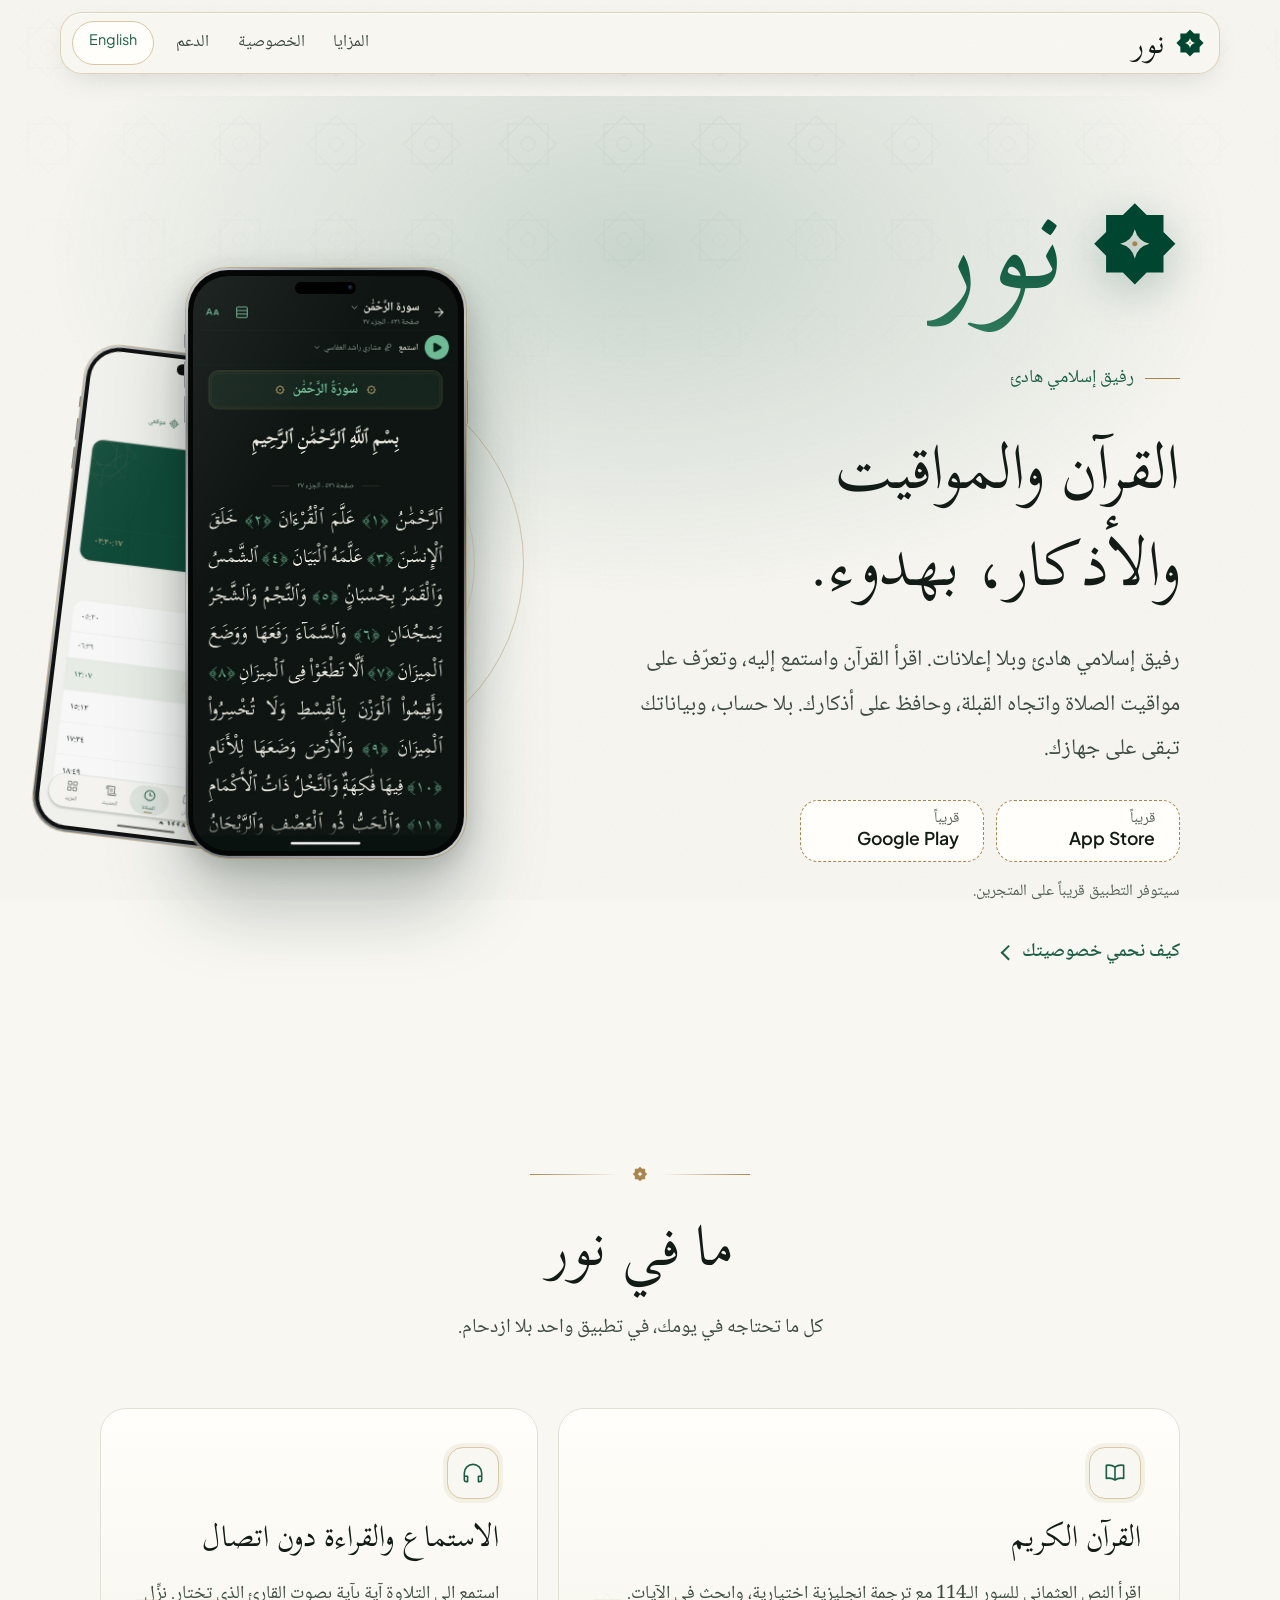
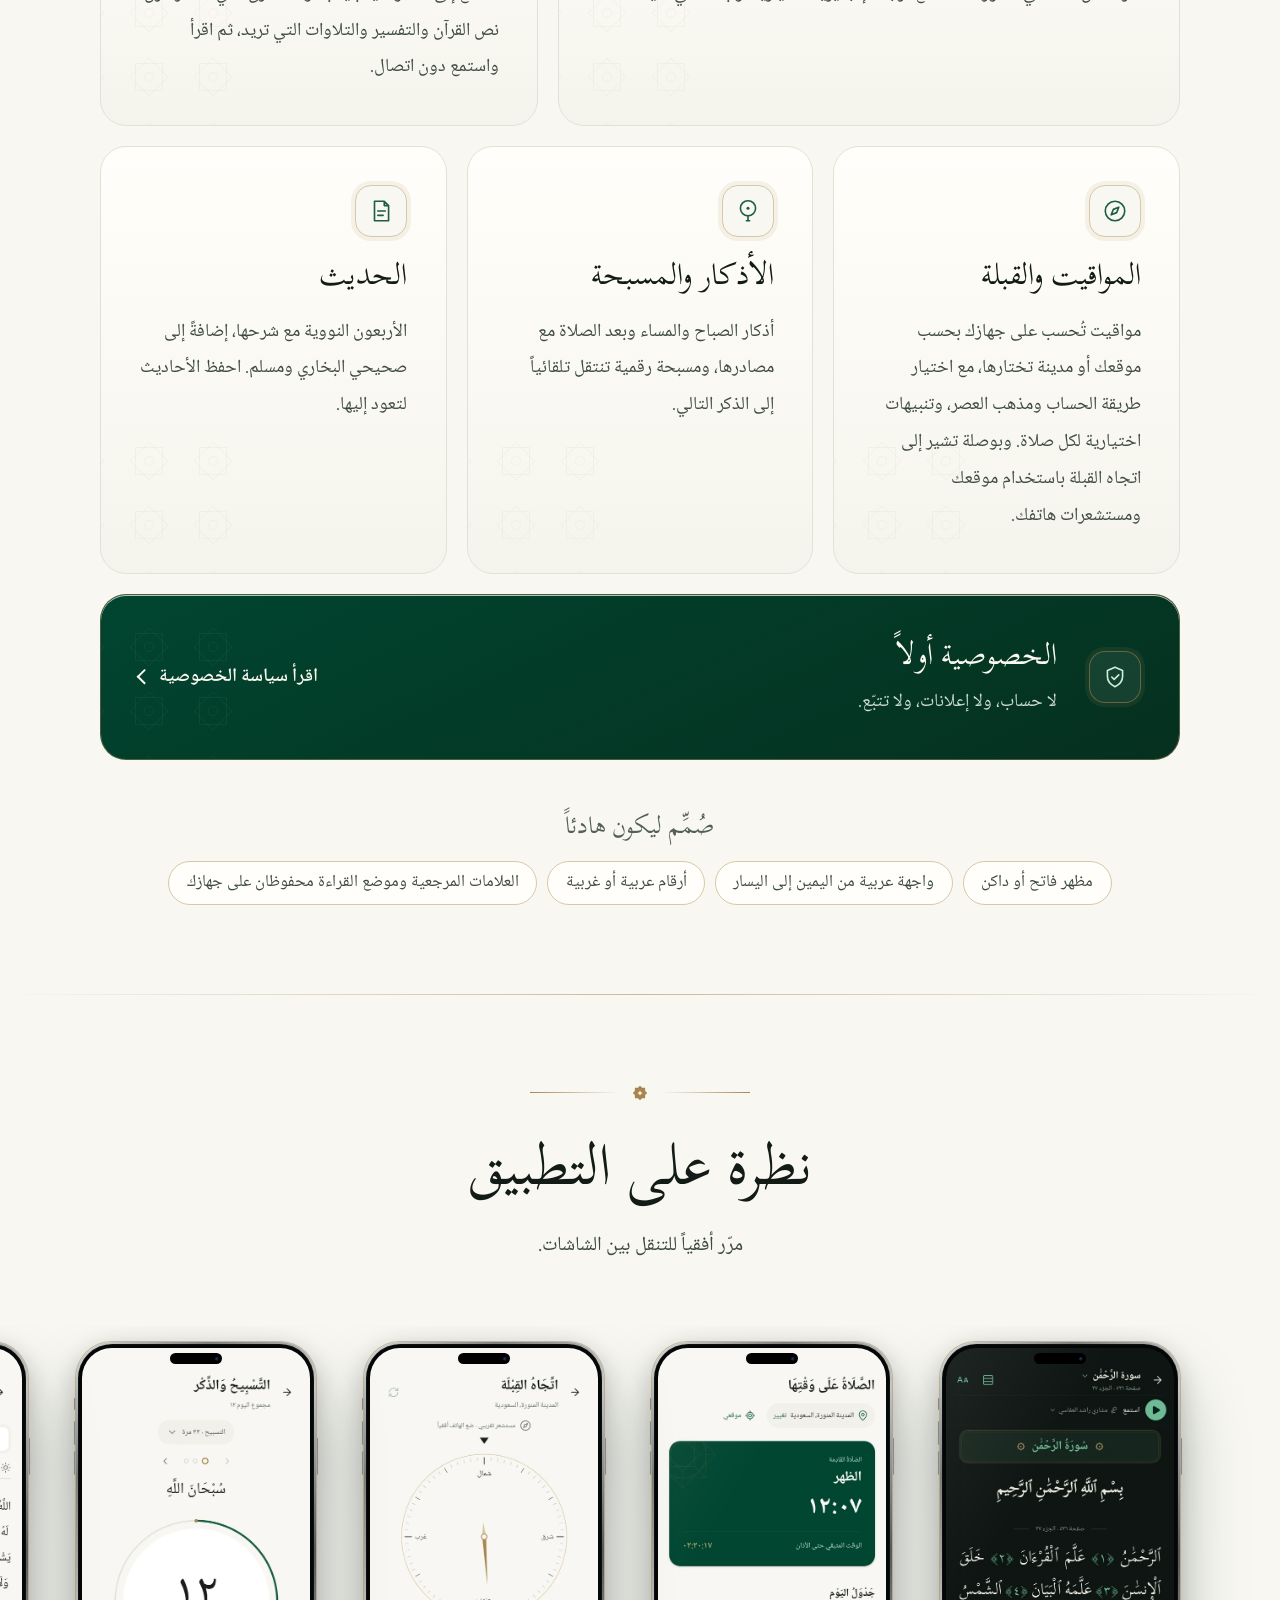
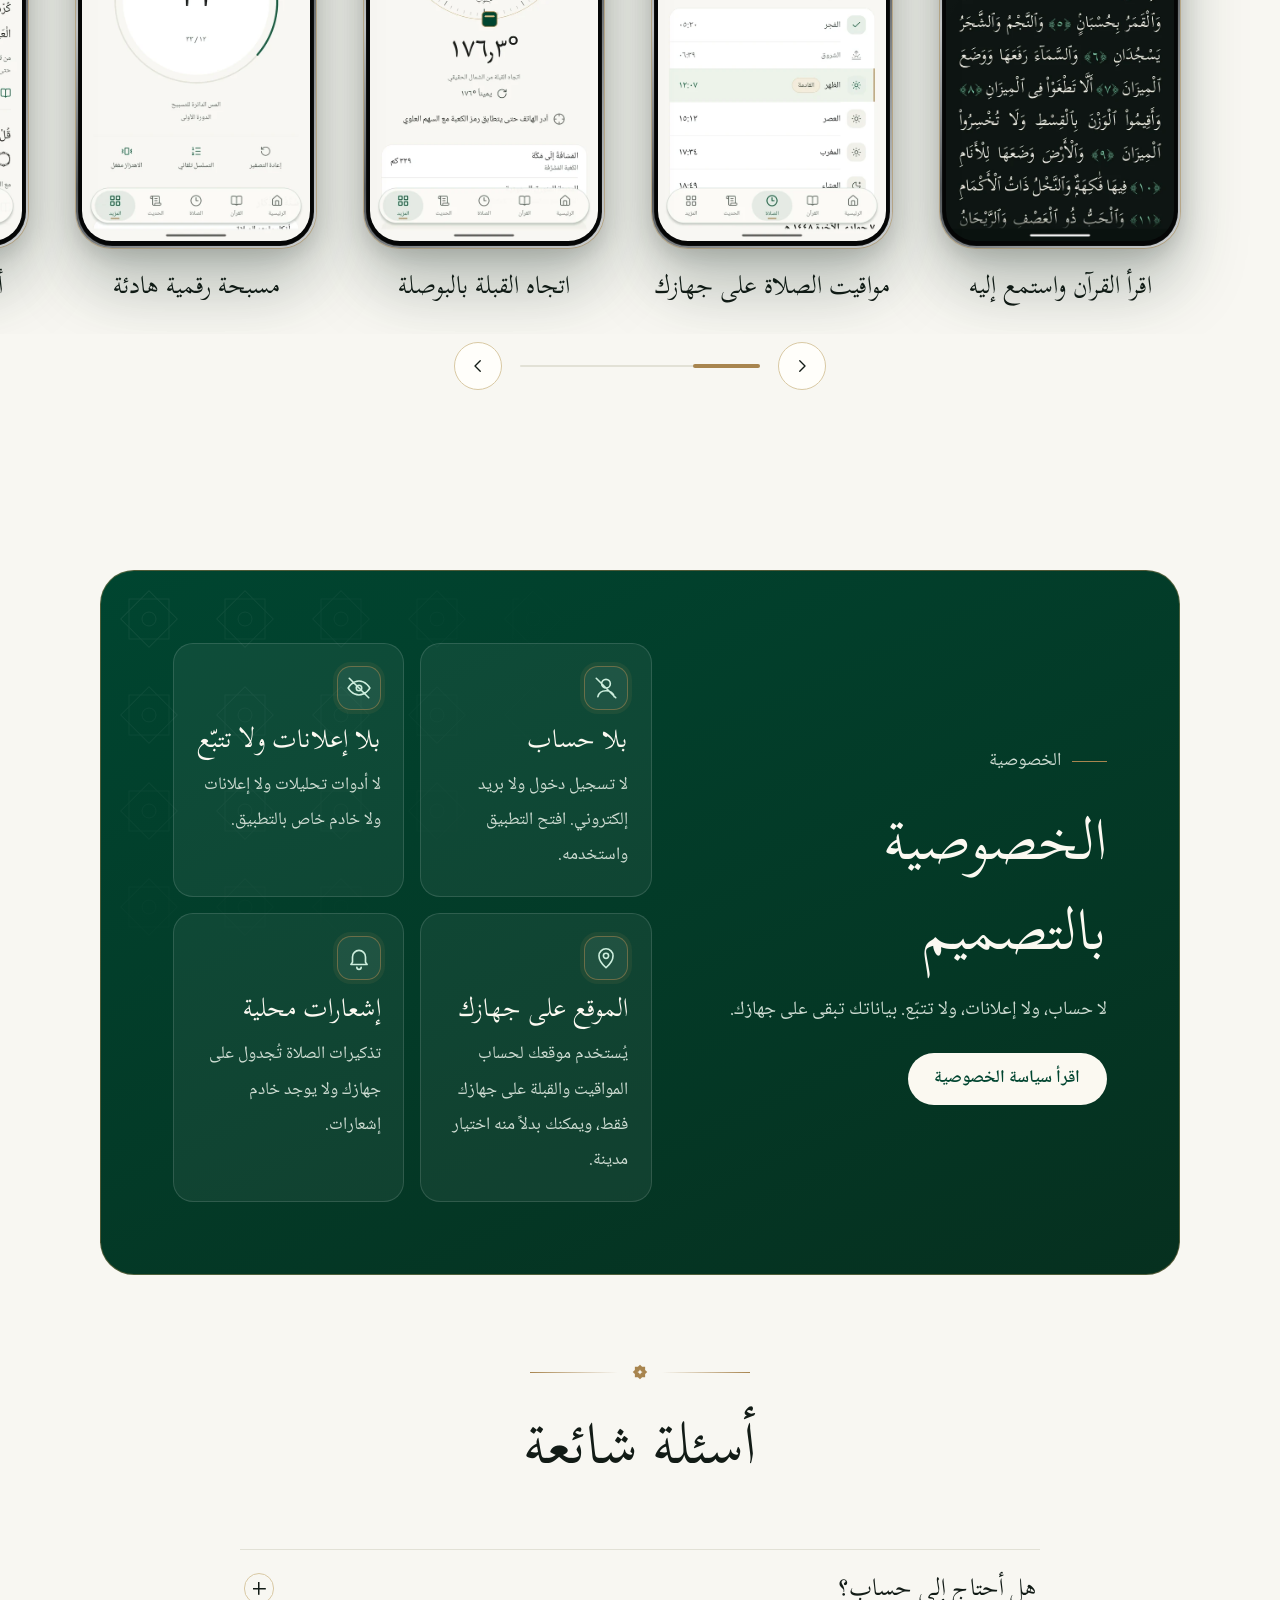
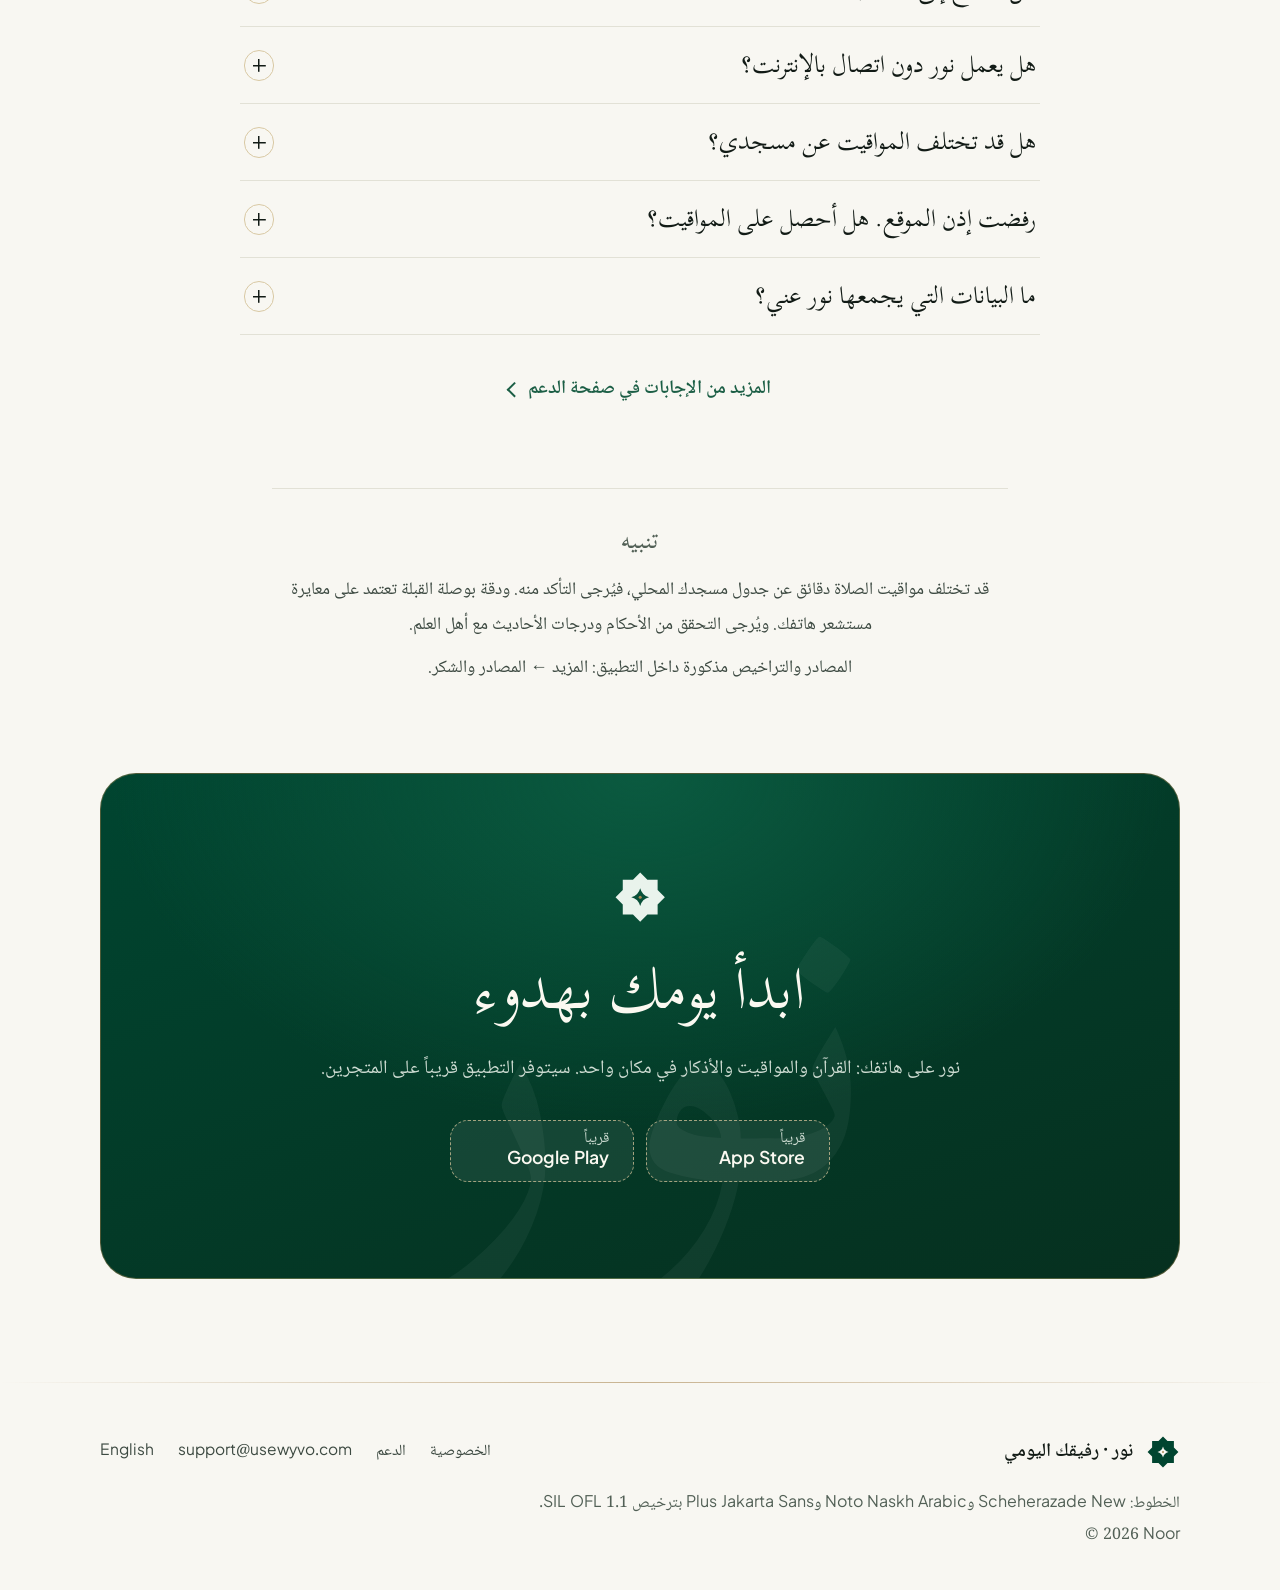
==== commit cf265c9d: "Site: single screenshot per screen from current UI, new phone frame Co-Authored-By: Claude Sonnet 5." ====
--- a/index.html
+++ b/index.html
@@ -60,8 +60,8 @@
 </div>
 <div class="stage">
 <span class="ring r1" aria-hidden="true"></span><span class="ring r2" aria-hidden="true"></span>
-<div class="pw-back" aria-hidden="true"><div class="phone small"><picture><source media="(prefers-color-scheme: dark)" srcset="assets/img/app-prayer-dark.webp"><img src="assets/img/app-prayer-light.webp" width="540" height="1152" alt="" decoding="async"></picture></div></div>
-<div class="pw-front"><div class="phone"><picture><source media="(prefers-color-scheme: dark)" srcset="assets/img/app-reader-dark.webp"><img src="assets/img/app-reader-light.webp" width="540" height="1152" alt="شاشة القراءة بالمظهر الفاتح: سورة البقرة بالرسم العثماني مع شريط التلاوة." fetchpriority="high" decoding="async"></picture></div></div>
+<div class="pw-back" aria-hidden="true"><div class="phone small"><i class="pb pb-l1"></i><i class="pb pb-l2"></i><i class="pb pb-l3"></i><i class="pb pb-r"></i><div class="pf"><div class="screen"><img src="assets/img/app-prayer-light.webp" width="540" height="1171" alt="" decoding="async"><span class="island"></span></div></div></div></div>
+<div class="pw-front"><div class="phone"><i class="pb pb-l1"></i><i class="pb pb-l2"></i><i class="pb pb-l3"></i><i class="pb pb-r"></i><div class="pf"><div class="screen"><img src="assets/img/app-reader-dark.webp" width="540" height="1171" alt="شاشة القراءة بالمظهر الداكن: صفحة من المصحف بالرسم العثماني مع شريط التلاوة." fetchpriority="high" decoding="async"><span class="island"></span></div></div></div></div>
 </div>
 </div>
 </section>
@@ -83,12 +83,12 @@
 <section class="section showcase" aria-labelledby="shots-h">
 <div class="wrap"><div class="section-head rv"><span class="orn" aria-hidden="true"><svg viewBox="0 0 512 512" focusable="false"><path fill="currentColor" fill-rule="evenodd" d="M256.00 24.00 L323.95 91.95 L420.05 91.95 L420.05 188.05 L488.00 256.00 L420.05 323.95 L420.05 420.05 L323.95 420.05 L256.00 488.00 L188.05 420.05 L91.95 420.05 L91.95 323.95 L24.00 256.00 L91.95 188.05 L91.95 91.95 L188.05 91.95Z M256.00 172.48 Q272.70 239.30 339.52 256.00 Q272.70 272.70 256.00 339.52 Q239.30 272.70 172.48 256.00 Q239.30 239.30 256.00 172.48Z"/></svg></span><h2 id="shots-h">نظرة على التطبيق</h2><p>مرّر أفقياً للتنقل بين الشاشات.</p></div></div>
 <ul class="strip" tabindex="0" role="list" aria-label="نظرة على التطبيق">
-<li><figure><div class="pair"><div><div class="phone small"><img src="assets/img/app-reader-light.webp" width="540" height="1152" alt="شاشة القراءة بالمظهر الفاتح: سورة البقرة بالرسم العثماني مع شريط التلاوة." loading="lazy" decoding="async"></div><span class="tag">فاتح</span></div><div><div class="phone small"><img src="assets/img/app-reader-dark.webp" width="540" height="1152" alt="شاشة القراءة بالمظهر الداكن: صفحة من المصحف مع شريط التلاوة." loading="lazy" decoding="async"></div><span class="tag">داكن</span></div></div><figcaption class="slide-cap"><strong>اقرأ القرآن واستمع إليه</strong></figcaption></figure></li>
-<li><figure><div class="pair"><div><div class="phone small"><img src="assets/img/app-prayer-light.webp" width="540" height="1152" alt="مواقيت الصلاة بالمظهر الفاتح: التقويم الهجري وبطاقة خضراء للصلاة القادمة." loading="lazy" decoding="async"></div><span class="tag">فاتح</span></div><div><div class="phone small"><img src="assets/img/app-prayer-dark.webp" width="540" height="1152" alt="مواقيت الصلاة بالمظهر الداكن: التقويم الهجري وبطاقة خضراء للصلاة القادمة." loading="lazy" decoding="async"></div><span class="tag">داكن</span></div></div><figcaption class="slide-cap"><strong>مواقيت الصلاة على جهازك</strong></figcaption></figure></li>
-<li><figure><div class="phone small"><img src="assets/img/app-qibla-light.webp" width="540" height="1152" alt="بوصلة القبلة: بوصلة مع زاوية القبلة بالدرجات." loading="lazy" decoding="async"></div><figcaption class="slide-cap"><strong>اتجاه القبلة بالبوصلة</strong></figcaption></figure></li>
-<li><figure><div class="phone small"><img src="assets/img/app-tasbih-light.webp" width="540" height="1152" alt="مسبحة رقمية: دائرة عدّاد خضراء مع عبارة سبحان الله." loading="lazy" decoding="async"></div><figcaption class="slide-cap"><strong>مسبحة رقمية هادئة</strong></figcaption></figure></li>
-<li><figure><div class="phone small"><img src="assets/img/app-adhkar-light.webp" width="540" height="1152" alt="شاشة الأذكار مع تبويبات الصباح والمساء وبعد الصلاة." loading="lazy" decoding="async"></div><figcaption class="slide-cap"><strong>أذكار الصباح والمساء</strong></figcaption></figure></li>
-<li><figure><div class="phone small"><img src="assets/img/app-more-dark.webp" width="540" height="1152" alt="المظهر الداكن مع خيارات المظهر في شاشة المزيد." loading="lazy" decoding="async"></div><figcaption class="slide-cap"><strong>فاتح أو داكن، كما تحب</strong></figcaption></figure></li>
+<li><figure><div class="phone small"><i class="pb pb-l1"></i><i class="pb pb-l2"></i><i class="pb pb-l3"></i><i class="pb pb-r"></i><div class="pf"><div class="screen"><img src="assets/img/app-reader-dark.webp" width="540" height="1171" alt="شاشة القراءة بالمظهر الداكن: صفحة من المصحف بالرسم العثماني مع شريط التلاوة." loading="lazy" decoding="async"><span class="island"></span></div></div></div><figcaption class="slide-cap"><strong>اقرأ القرآن واستمع إليه</strong></figcaption></figure></li>
+<li><figure><div class="phone small"><i class="pb pb-l1"></i><i class="pb pb-l2"></i><i class="pb pb-l3"></i><i class="pb pb-r"></i><div class="pf"><div class="screen"><img src="assets/img/app-prayer-light.webp" width="540" height="1171" alt="مواقيت الصلاة بالمظهر الفاتح: التقويم الهجري وبطاقة خضراء للصلاة القادمة." loading="lazy" decoding="async"><span class="island"></span></div></div></div><figcaption class="slide-cap"><strong>مواقيت الصلاة على جهازك</strong></figcaption></figure></li>
+<li><figure><div class="phone small"><i class="pb pb-l1"></i><i class="pb pb-l2"></i><i class="pb pb-l3"></i><i class="pb pb-r"></i><div class="pf"><div class="screen"><img src="assets/img/app-qibla-light.webp" width="540" height="1171" alt="بوصلة القبلة: بوصلة مع زاوية القبلة بالدرجات." loading="lazy" decoding="async"><span class="island"></span></div></div></div><figcaption class="slide-cap"><strong>اتجاه القبلة بالبوصلة</strong></figcaption></figure></li>
+<li><figure><div class="phone small"><i class="pb pb-l1"></i><i class="pb pb-l2"></i><i class="pb pb-l3"></i><i class="pb pb-r"></i><div class="pf"><div class="screen"><img src="assets/img/app-tasbih-light.webp" width="540" height="1171" alt="مسبحة رقمية: دائرة عدّاد خضراء مع عبارة سبحان الله." loading="lazy" decoding="async"><span class="island"></span></div></div></div><figcaption class="slide-cap"><strong>مسبحة رقمية هادئة</strong></figcaption></figure></li>
+<li><figure><div class="phone small"><i class="pb pb-l1"></i><i class="pb pb-l2"></i><i class="pb pb-l3"></i><i class="pb pb-r"></i><div class="pf"><div class="screen"><img src="assets/img/app-adhkar-light.webp" width="540" height="1171" alt="شاشة الأذكار مع تبويبات الصباح والمساء وبعد الصلاة." loading="lazy" decoding="async"><span class="island"></span></div></div></div><figcaption class="slide-cap"><strong>أذكار الصباح والمساء</strong></figcaption></figure></li>
+<li><figure><div class="phone small"><i class="pb pb-l1"></i><i class="pb pb-l2"></i><i class="pb pb-l3"></i><i class="pb pb-r"></i><div class="pf"><div class="screen"><img src="assets/img/app-more-dark.webp" width="540" height="1171" alt="المظهر الداكن مع خيارات المظهر في شاشة المزيد." loading="lazy" decoding="async"><span class="island"></span></div></div></div><figcaption class="slide-cap"><strong>فاتح أو داكن، كما تحب</strong></figcaption></figure></li>
 </ul>
 <div class="strip-ctl"><button class="cbtn" type="button" data-dir="-1" aria-label="الشاشة السابقة"><svg viewBox="0 0 24 24" aria-hidden="true"><path d="M15 5l-7 7 7 7"/></svg></button><span class="progress" aria-hidden="true"></span><button class="cbtn" type="button" data-dir="1" aria-label="الشاشة التالية"><svg viewBox="0 0 24 24" aria-hidden="true"><path d="M9 5l7 7-7 7"/></svg></button></div>
 </section>
--- a/assets/style.css
+++ b/assets/style.css
@@ -147,12 +147,24 @@
 .ring.r2{width:min(66%,24rem);aspect-ratio:1;opacity:.2}
 .pw-front{position:relative;z-index:2}
 .pw-back{position:absolute;z-index:1;inset-inline-start:calc(50% - var(--pw-b)/2 - var(--s)*clamp(5.5rem,17vw,9.5rem));top:50%;margin-top:calc(var(--ph-b)/-2 + 2.2rem)}
-.phone{--pw:clamp(13rem,58vw,17.5rem);position:relative;width:var(--pw);padding:.55rem;border-radius:2.6rem;background:linear-gradient(150deg,#2b332f,#0b0f0d 60%);box-shadow:0 0 0 1px rgba(255,255,255,.13) inset,0 0 0 1px color-mix(in srgb,var(--gold) 55%,transparent),0 50px 80px -34px rgba(0,30,20,.55),0 14px 26px -14px rgba(0,0,0,.4)}
-.phone::after{content:"";position:absolute;top:.95rem;inset-inline:0;margin-inline:auto;width:22%;height:.7rem;border-radius:99px;background:#050706;opacity:.92}
-.phone img{width:100%;aspect-ratio:540/1152;border-radius:2.1rem;background:var(--surface2);object-fit:cover}
-.phone.small{--pw:clamp(11.5rem,40vw,14rem);border-radius:2.2rem;padding:.45rem}
-.phone.small img{border-radius:1.8rem}
-.pw-back{--pw-b:clamp(11rem,34vw,14.5rem);--ph-b:calc(var(--pw-b)*2.13)}
+/* Generic modern flagship-style phone: all sizes in em, 1em = phone width (font-size:var(--pw)).
+   Physical left/right on purpose: the hardware sides must not mirror with page direction. */
+.phone{--pw:clamp(13rem,58vw,17.5rem);font-size:var(--pw);position:relative;width:1em;aspect-ratio:1/2.107;line-height:0;filter:drop-shadow(0 .16em .14em rgba(0,30,20,.22)) drop-shadow(0 .03em .05em rgba(0,0,0,.2))}
+.pf{position:absolute;inset:0;border-radius:.15em;padding:.026em;background:linear-gradient(135deg,#d9dcdd 0%,#7c8083 18%,#c4c7c8 38%,#55595c 60%,#9ea2a4 82%,#cfd2d3 100%);box-shadow:0 0 0 1px color-mix(in srgb,var(--gold) 50%,transparent)}
+.pf::before{content:"";position:absolute;inset:.007em;border-radius:.143em;background:#050606;box-shadow:inset 0 0 0 .0025em rgba(255,255,255,.07)}
+.screen{position:relative;width:100%;height:100%;border-radius:.1245em;overflow:hidden;margin:0;background:#0b0f0d;transform:translateZ(0)}
+.screen img{display:block;width:100%;height:100%;object-fit:cover}
+.screen::after{content:"";position:absolute;inset:0;border-radius:inherit;background:linear-gradient(120deg,rgba(255,255,255,.07),rgba(255,255,255,0) 32%);pointer-events:none}
+.island{position:absolute;z-index:2;top:.0215em;left:50%;width:.218em;height:.0455em;margin-left:-.109em;border-radius:99px;background:#000}
+.island::after{content:"";position:absolute;top:50%;right:.0125em;width:.0175em;height:.0175em;margin-top:-.00875em;border-radius:50%;background:radial-gradient(circle at 35% 35%,#2b3b5c 0,#0d1320 55%,#000 100%)}
+.pb{position:absolute;display:block;width:.0115em;border-radius:.004em;background:linear-gradient(90deg,#6c7073,#c5c8c9 55%,#8d9193)}
+.pb-l1,.pb-l2,.pb-l3{left:-.0075em}
+.pb-l1{top:.235em;height:.05em}
+.pb-l2{top:.33em;height:.098em}
+.pb-l3{top:.455em;height:.098em}
+.pb-r{right:-.0075em;top:.4em;height:.155em;background:linear-gradient(270deg,#6c7073,#c5c8c9 55%,#8d9193)}
+.phone.small{--pw:clamp(11.5rem,40vw,14rem)}
+.pw-back{--pw-b:clamp(11rem,34vw,14.5rem);--ph-b:calc(var(--pw-b)*2.107)}
 .pw-back .phone{--pw:var(--pw-b);transform:rotate(calc(var(--s)*-7deg));filter:saturate(.9) brightness(.97);opacity:.96}
 @media (max-width:560px){.pw-back{inset-inline-start:calc(50% - var(--pw-b)/2 - var(--s)*6.5rem)}.pw-back .phone{opacity:.9}}
 @keyframes float{0%,100%{translate:0 0}50%{translate:0 -12px}}
@@ -202,18 +214,15 @@
 
 /* screenshot showcase */
 .showcase{padding-inline:0;timeline-scope:--strip;overflow:clip}
-.strip{--g:max(clamp(1.25rem,5vw,2.5rem),calc((100% - var(--maxw))/2 + 2.5rem));display:flex;align-items:flex-start;gap:clamp(1.5rem,4vw,3rem);list-style:none;margin:0;padding:1rem var(--g) 2rem;overflow-x:auto;overscroll-behavior-x:contain;scroll-snap-type:x mandatory;scroll-padding-inline:var(--g);scrollbar-width:none;scroll-timeline:--strip x;border-radius:12px}
+.strip .phone.small{--pw:clamp(11.5rem,52vw,15rem)}
+.strip{justify-content:safe center;--g:max(clamp(1.25rem,5vw,2.5rem),calc((100% - var(--maxw))/2 + 2.5rem));display:flex;align-items:flex-start;gap:clamp(1.5rem,4vw,3rem);list-style:none;margin:0;padding:1rem var(--g) 2rem;overflow-x:auto;overscroll-behavior-x:contain;scroll-snap-type:x mandatory;scroll-padding-inline:var(--g);scrollbar-width:none;scroll-timeline:--strip x;border-radius:12px}
 .strip::-webkit-scrollbar{display:none}
 .strip>li{flex:none;scroll-snap-align:start}
 .strip figure{margin:0;display:flex;flex-direction:column;align-items:center;gap:1.25rem}
-.pair{display:flex;gap:clamp(.9rem,2vw,1.5rem);align-items:flex-start}
-.pair>div:last-child{margin-top:2.5rem}
 .slide-cap{display:flex;flex-direction:column;align-items:center;text-align:center;gap:.2rem}
 .slide-cap strong{font-family:var(--lat);font-size:1.05rem;font-weight:600;line-height:1.4}
 html[lang=ar] .slide-cap strong{font-family:var(--ar-display);font-weight:400;font-size:1.55rem}
-.tag{display:inline-block;margin-top:.7rem;padding:.1rem .8rem;border-radius:99px;border:1px solid var(--gold-soft);font-size:.78rem;color:var(--muted);line-height:1.7}
-html[lang=ar] .tag{font-size:.95rem}
-.pair>div{scroll-snap-align:start;display:flex;flex-direction:column;align-items:center}
+.strip-ctl[hidden]{display:none}
 .strip-ctl{display:flex;align-items:center;justify-content:center;gap:1.1rem;margin-top:.5rem}
 .progress{display:none;position:relative;height:2px;width:min(15rem,50vw);background:var(--line);border-radius:2px}
 @supports (animation-timeline:scroll()){.progress{display:block}}
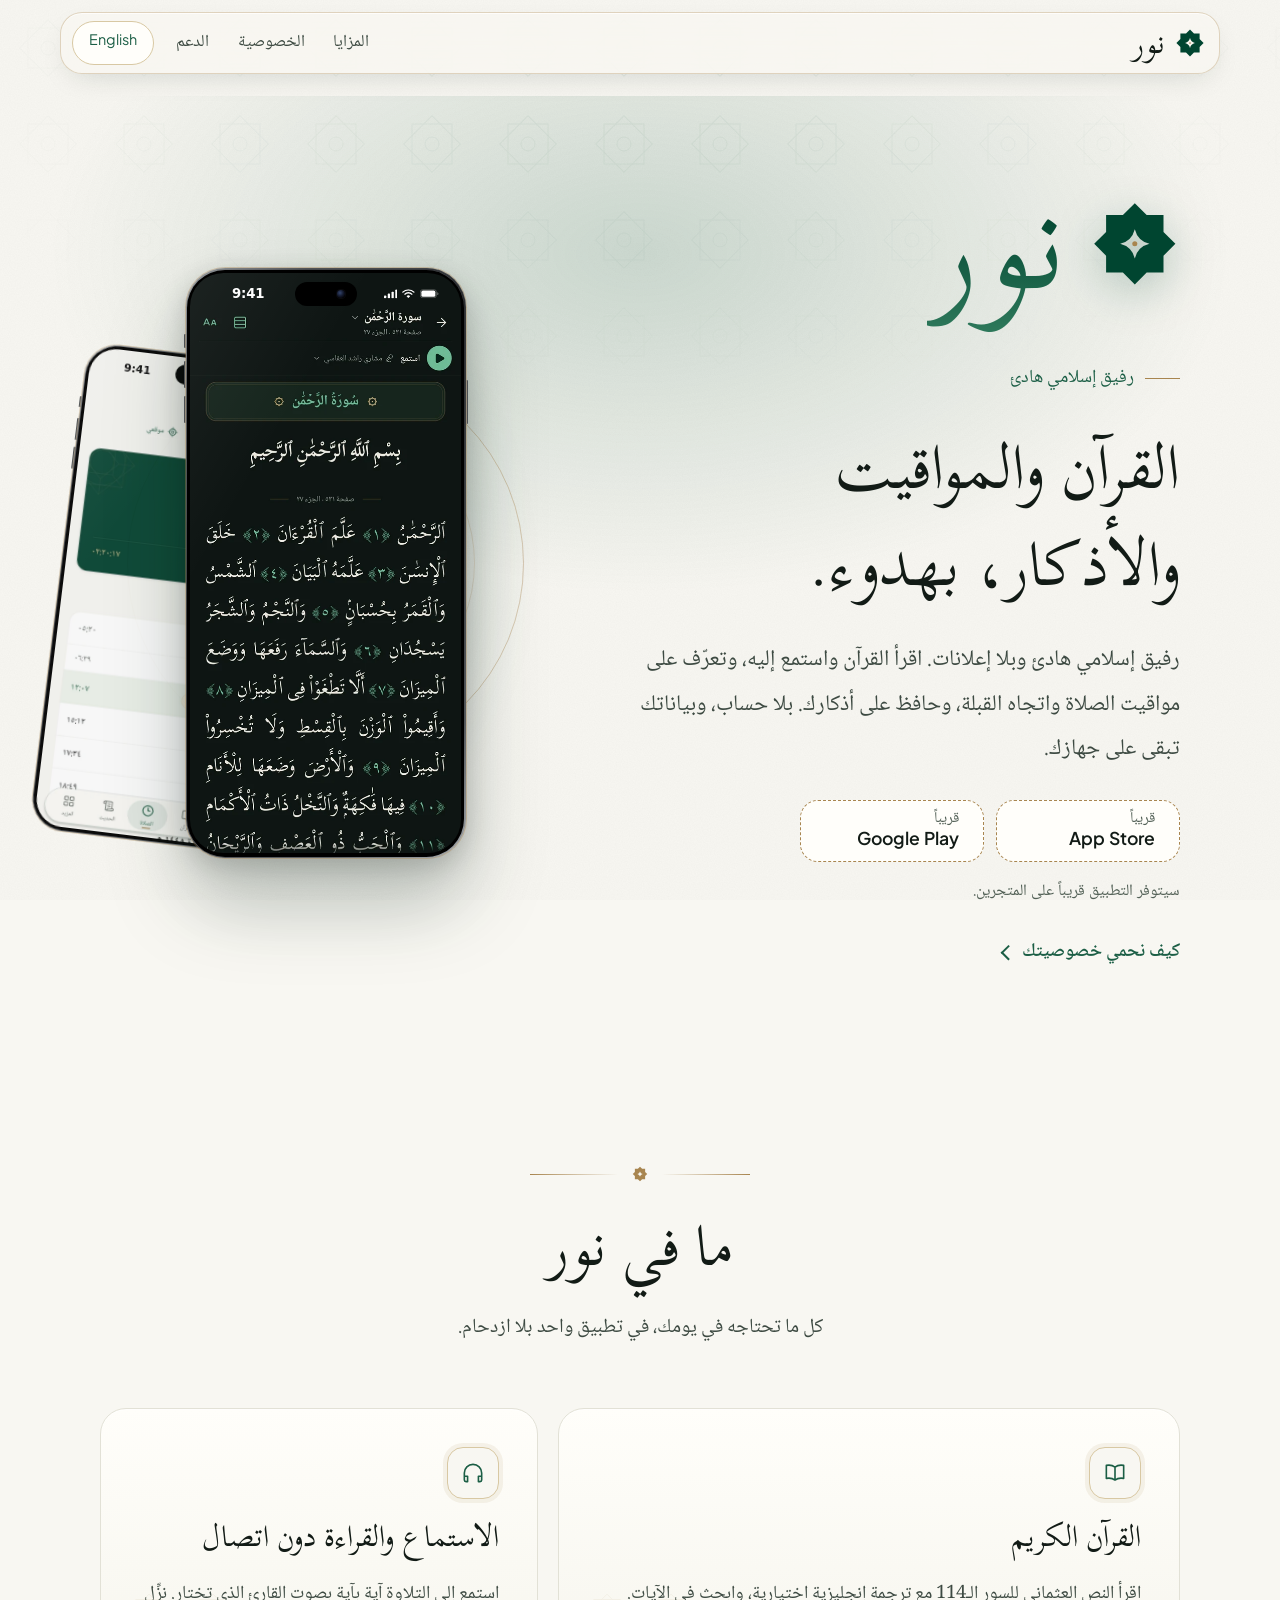
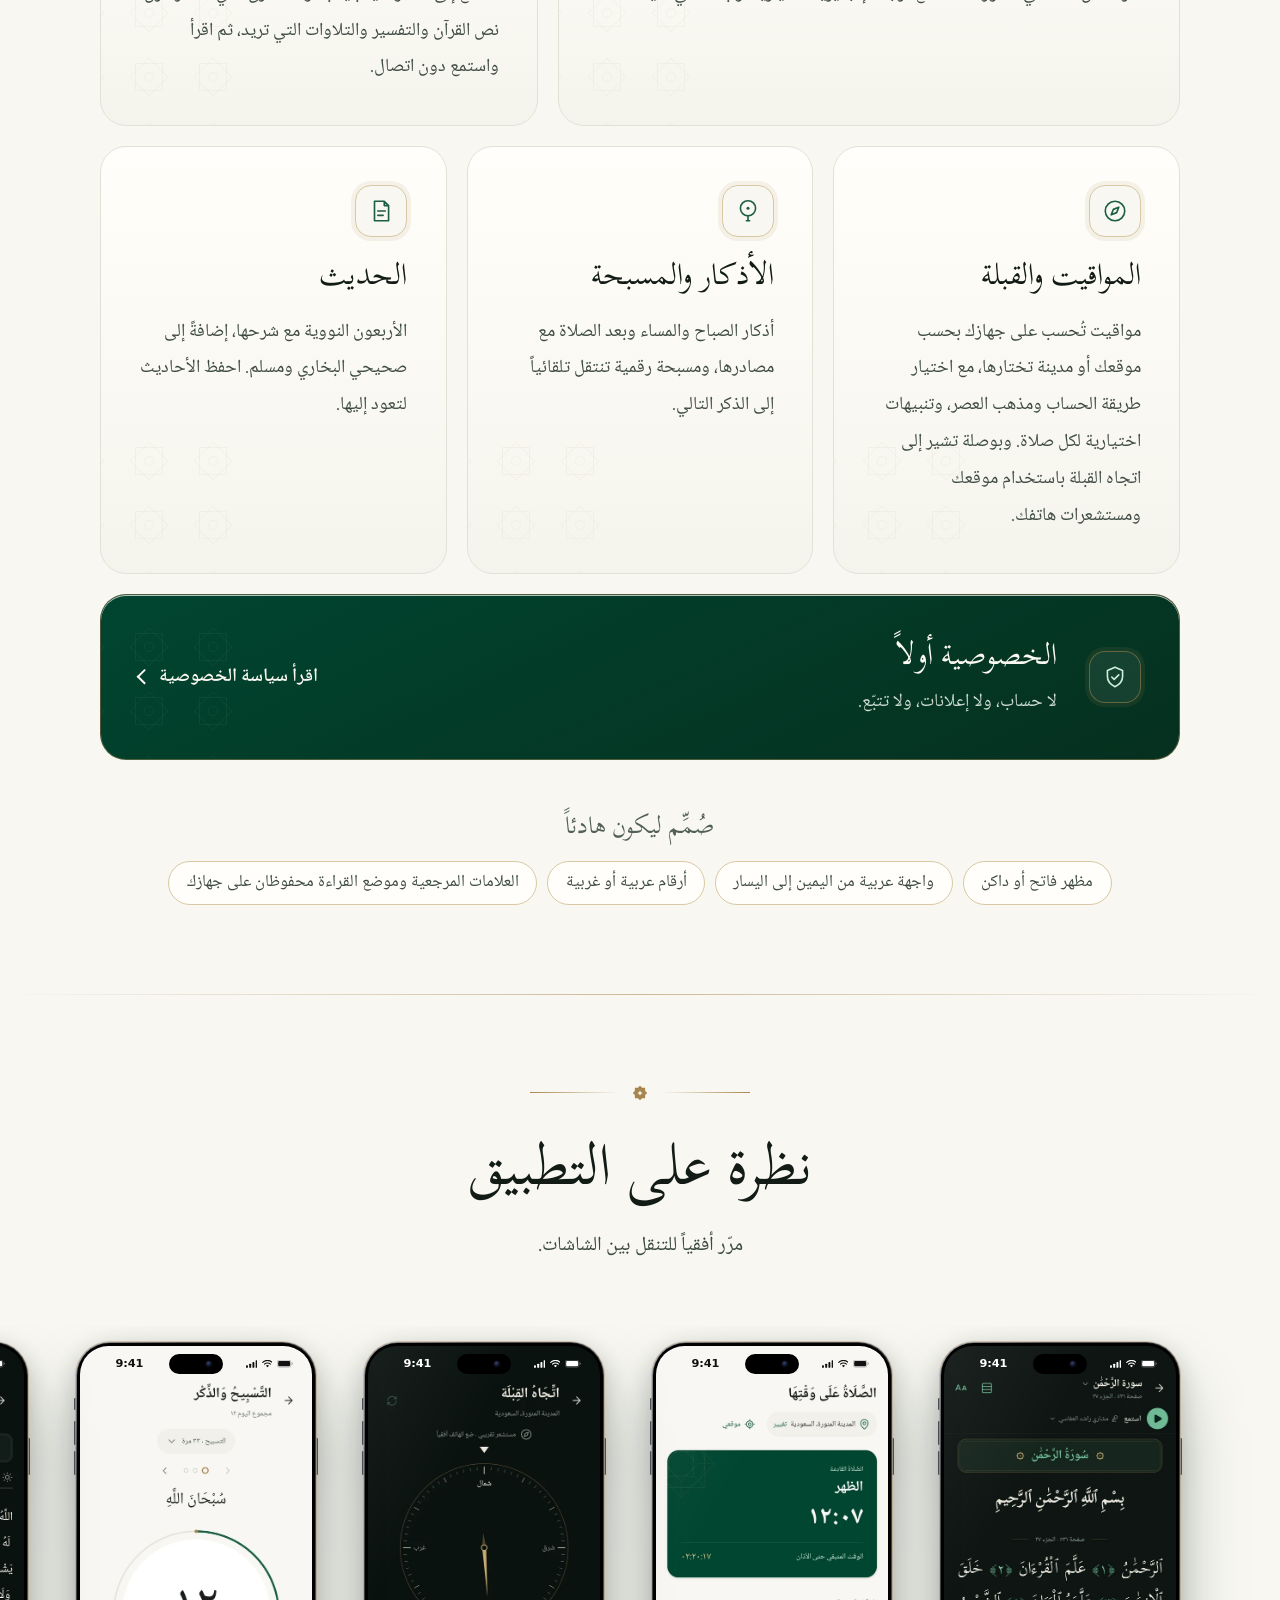
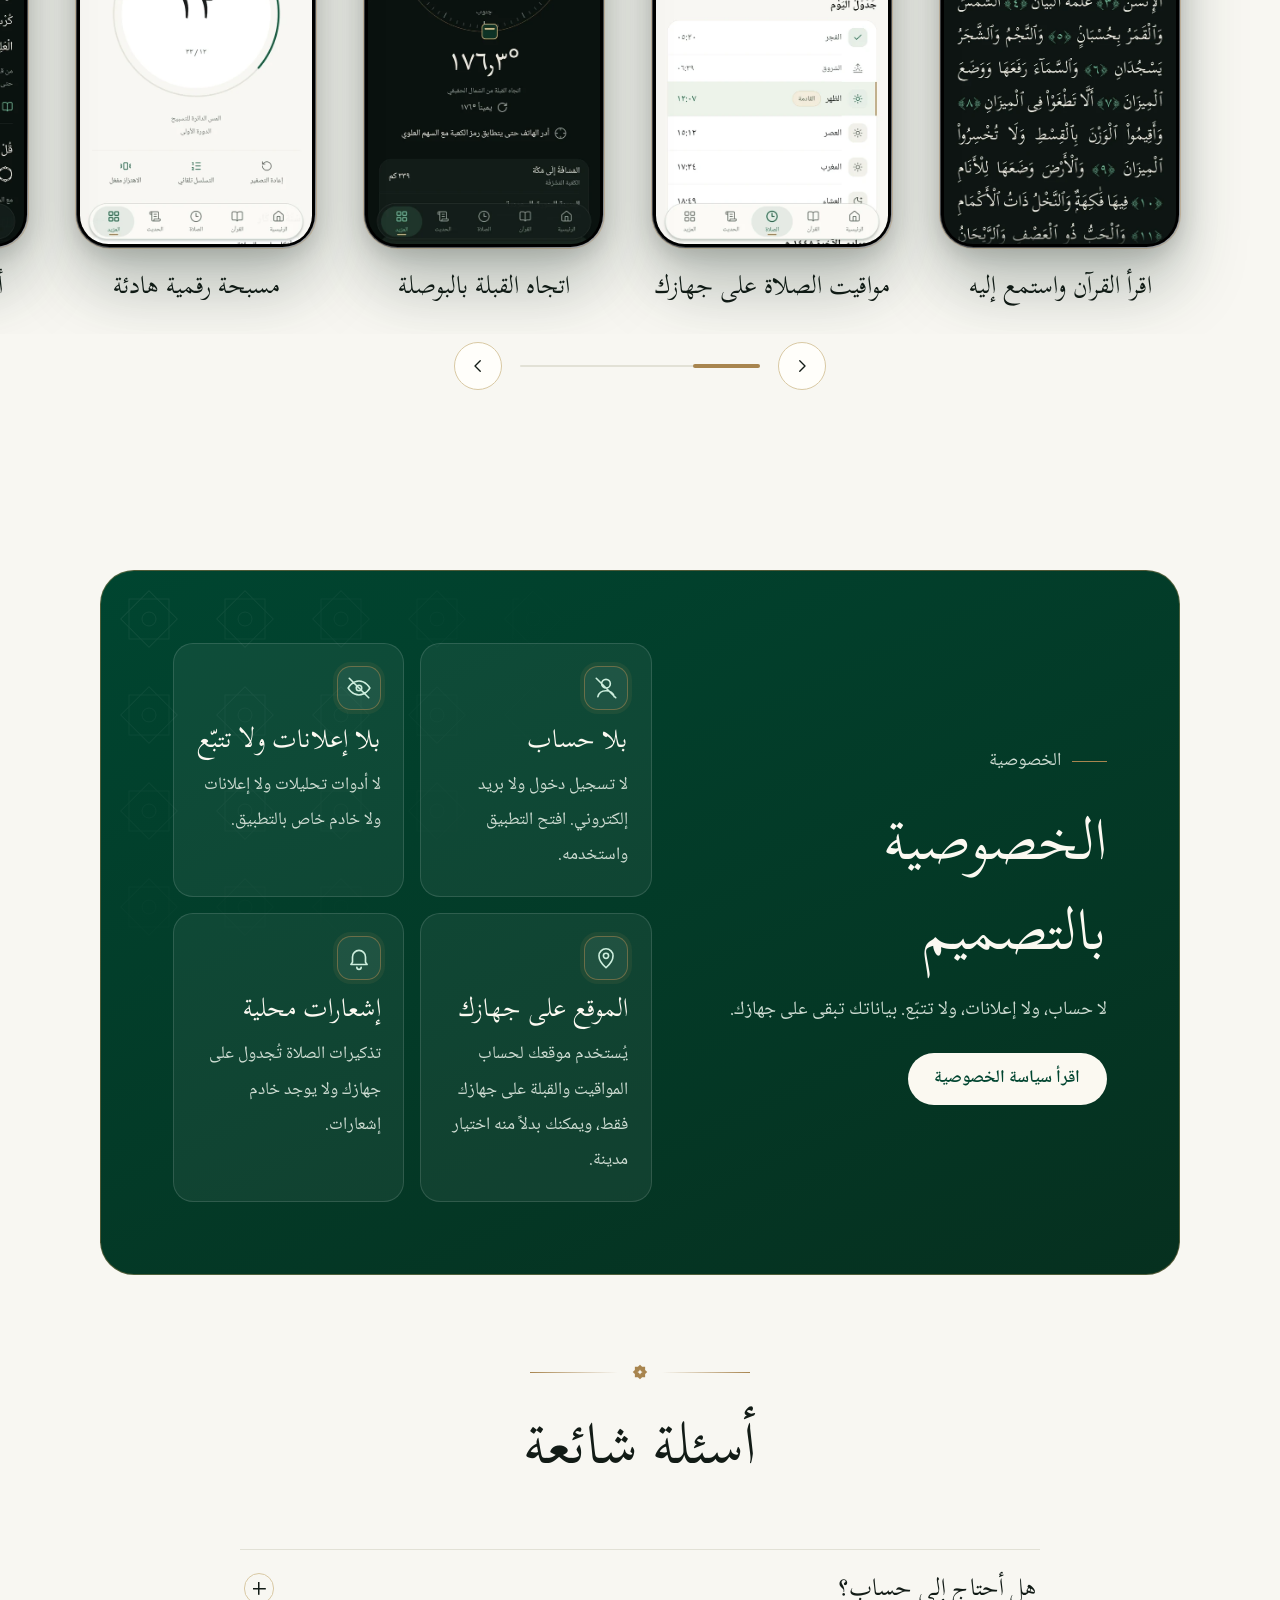
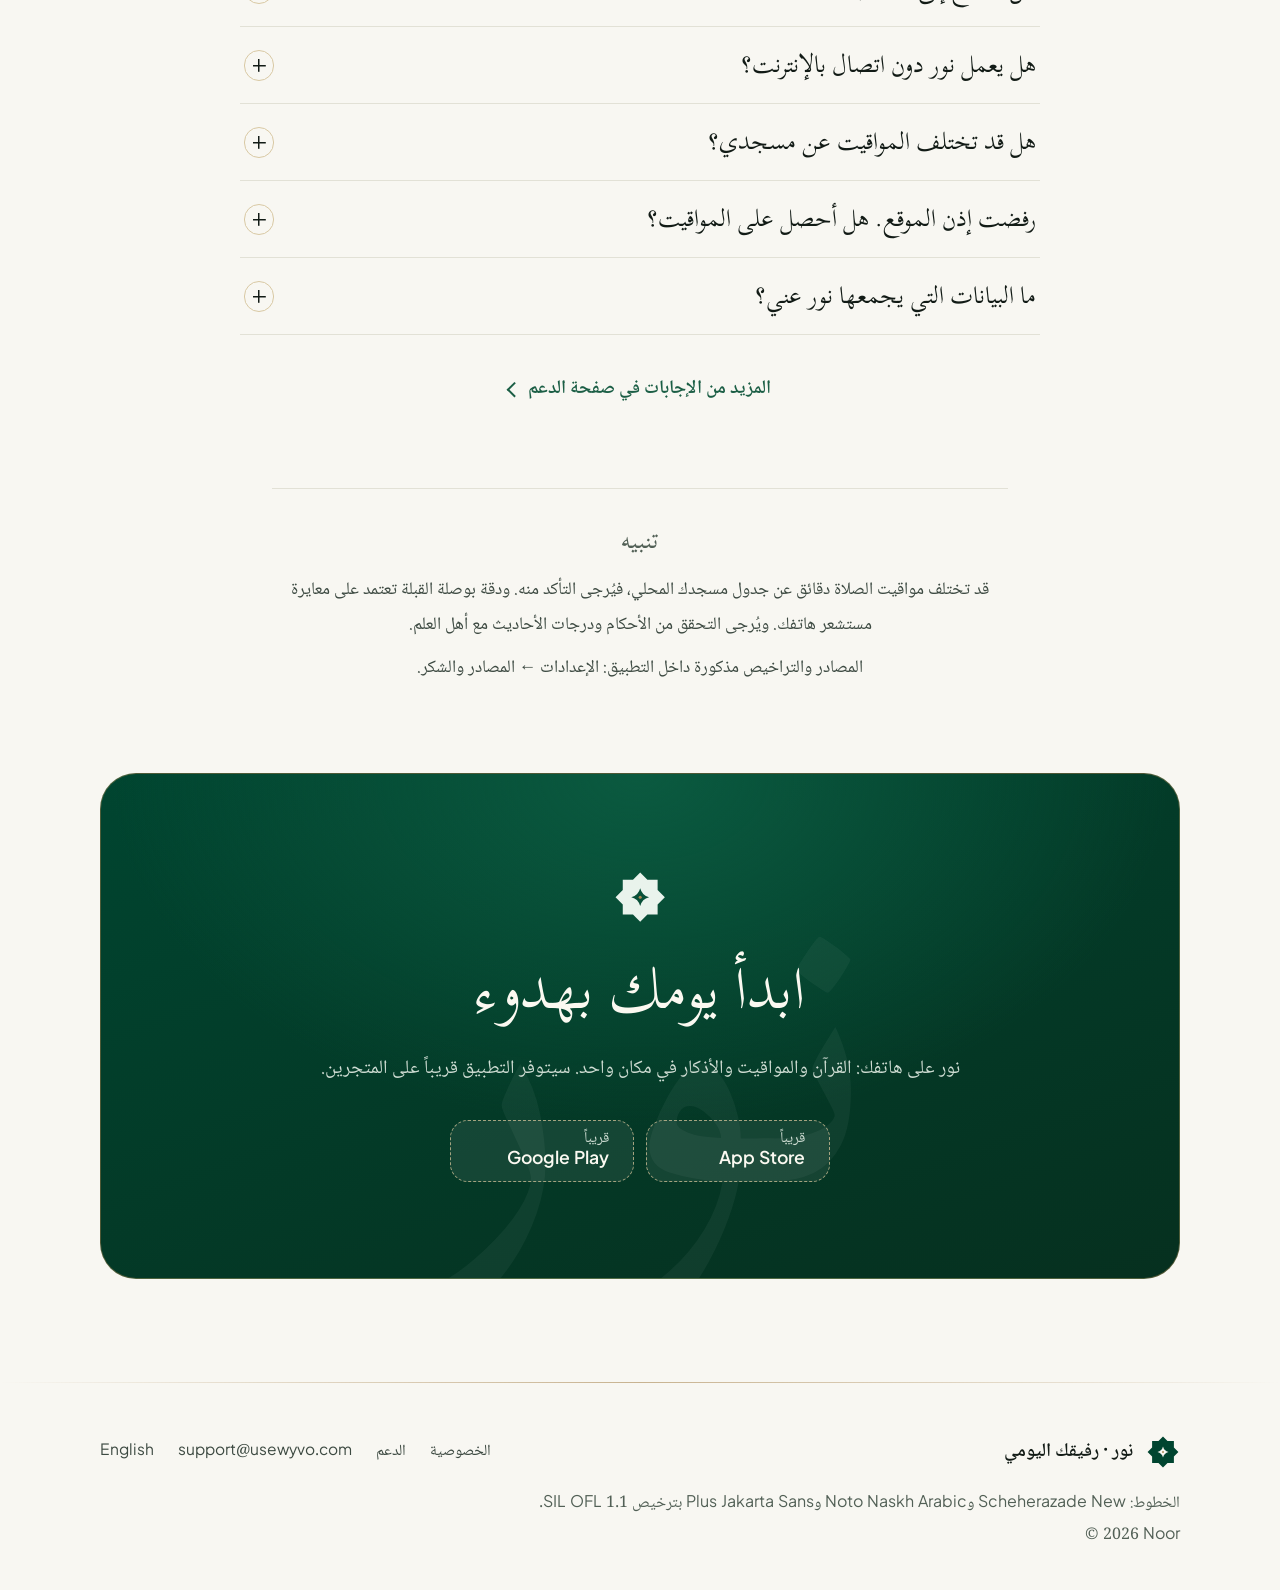
==== commit e61128e7: "Site: accurate phone frame with status bar, Settings naming, new share image Co-Authored-By: Claude " ====
--- a/index.html
+++ b/index.html
@@ -60,8 +60,8 @@
 </div>
 <div class="stage">
 <span class="ring r1" aria-hidden="true"></span><span class="ring r2" aria-hidden="true"></span>
-<div class="pw-back" aria-hidden="true"><div class="phone small"><i class="pb pb-l1"></i><i class="pb pb-l2"></i><i class="pb pb-l3"></i><i class="pb pb-r"></i><div class="pf"><div class="screen"><img src="assets/img/app-prayer-light.webp" width="540" height="1171" alt="" decoding="async"><span class="island"></span></div></div></div></div>
-<div class="pw-front"><div class="phone"><i class="pb pb-l1"></i><i class="pb pb-l2"></i><i class="pb pb-l3"></i><i class="pb pb-r"></i><div class="pf"><div class="screen"><img src="assets/img/app-reader-dark.webp" width="540" height="1171" alt="شاشة القراءة بالمظهر الداكن: صفحة من المصحف بالرسم العثماني مع شريط التلاوة." fetchpriority="high" decoding="async"><span class="island"></span></div></div></div></div>
+<div class="pw-back" aria-hidden="true"><div class="phone small"><i class="pb pb-l1"></i><i class="pb pb-l2"></i><i class="pb pb-l3"></i><i class="pb pb-r"></i><div class="pf"><div class="screen" data-ink="dark"><img src="assets/img/app-prayer-light.webp" width="540" height="1171" alt="" decoding="async"><span class="island" aria-hidden="true"></span><span class="sb" aria-hidden="true"><span class="tm">9:41</span><span class="ri"><svg class="sg" viewBox="0 0 18 12"><rect x="0" y="8" width="3" height="4" rx="1"/><rect x="5" y="5.5" width="3" height="6.5" rx="1"/><rect x="10" y="3" width="3" height="9" rx="1"/><rect x="15" y="0" width="3" height="12" rx="1"/></svg><svg class="wf" viewBox="0 0 17 12"><path d="M8.5 11.6 6.1 9.2a3.4 3.4 0 0 1 4.8 0L8.5 11.6Z"/><path fill="none" stroke="currentColor" stroke-width="1.7" stroke-linecap="round" d="M3.9 6.6a6.5 6.5 0 0 1 9.2 0M1.1 3.8a10.4 10.4 0 0 1 14.8 0"/></svg><svg class="bt" viewBox="0 0 28 13"><rect x="0.5" y="0.5" width="23.5" height="12" rx="3.6" fill="none" stroke="currentColor" opacity=".4"/><rect x="2" y="2" width="20.5" height="9" rx="2.3"/><path opacity=".45" d="M25.4 4.4v4.2c.9-.3 1.6-1.1 1.6-2.1s-.7-1.8-1.6-2.1Z"/></svg></span></span></div></div></div></div>
+<div class="pw-front"><div class="phone"><i class="pb pb-l1"></i><i class="pb pb-l2"></i><i class="pb pb-l3"></i><i class="pb pb-r"></i><div class="pf"><div class="screen" data-ink="light"><img src="assets/img/app-reader-dark.webp" width="540" height="1171" alt="شاشة القراءة بالمظهر الداكن: صفحة من المصحف بالرسم العثماني مع شريط التلاوة." fetchpriority="high" decoding="async"><span class="island" aria-hidden="true"></span><span class="sb" aria-hidden="true"><span class="tm">9:41</span><span class="ri"><svg class="sg" viewBox="0 0 18 12"><rect x="0" y="8" width="3" height="4" rx="1"/><rect x="5" y="5.5" width="3" height="6.5" rx="1"/><rect x="10" y="3" width="3" height="9" rx="1"/><rect x="15" y="0" width="3" height="12" rx="1"/></svg><svg class="wf" viewBox="0 0 17 12"><path d="M8.5 11.6 6.1 9.2a3.4 3.4 0 0 1 4.8 0L8.5 11.6Z"/><path fill="none" stroke="currentColor" stroke-width="1.7" stroke-linecap="round" d="M3.9 6.6a6.5 6.5 0 0 1 9.2 0M1.1 3.8a10.4 10.4 0 0 1 14.8 0"/></svg><svg class="bt" viewBox="0 0 28 13"><rect x="0.5" y="0.5" width="23.5" height="12" rx="3.6" fill="none" stroke="currentColor" opacity=".4"/><rect x="2" y="2" width="20.5" height="9" rx="2.3"/><path opacity=".45" d="M25.4 4.4v4.2c.9-.3 1.6-1.1 1.6-2.1s-.7-1.8-1.6-2.1Z"/></svg></span></span></div></div></div></div>
 </div>
 </div>
 </section>
@@ -83,12 +83,12 @@
 <section class="section showcase" aria-labelledby="shots-h">
 <div class="wrap"><div class="section-head rv"><span class="orn" aria-hidden="true"><svg viewBox="0 0 512 512" focusable="false"><path fill="currentColor" fill-rule="evenodd" d="M256.00 24.00 L323.95 91.95 L420.05 91.95 L420.05 188.05 L488.00 256.00 L420.05 323.95 L420.05 420.05 L323.95 420.05 L256.00 488.00 L188.05 420.05 L91.95 420.05 L91.95 323.95 L24.00 256.00 L91.95 188.05 L91.95 91.95 L188.05 91.95Z M256.00 172.48 Q272.70 239.30 339.52 256.00 Q272.70 272.70 256.00 339.52 Q239.30 272.70 172.48 256.00 Q239.30 239.30 256.00 172.48Z"/></svg></span><h2 id="shots-h">نظرة على التطبيق</h2><p>مرّر أفقياً للتنقل بين الشاشات.</p></div></div>
 <ul class="strip" tabindex="0" role="list" aria-label="نظرة على التطبيق">
-<li><figure><div class="phone small"><i class="pb pb-l1"></i><i class="pb pb-l2"></i><i class="pb pb-l3"></i><i class="pb pb-r"></i><div class="pf"><div class="screen"><img src="assets/img/app-reader-dark.webp" width="540" height="1171" alt="شاشة القراءة بالمظهر الداكن: صفحة من المصحف بالرسم العثماني مع شريط التلاوة." loading="lazy" decoding="async"><span class="island"></span></div></div></div><figcaption class="slide-cap"><strong>اقرأ القرآن واستمع إليه</strong></figcaption></figure></li>
-<li><figure><div class="phone small"><i class="pb pb-l1"></i><i class="pb pb-l2"></i><i class="pb pb-l3"></i><i class="pb pb-r"></i><div class="pf"><div class="screen"><img src="assets/img/app-prayer-light.webp" width="540" height="1171" alt="مواقيت الصلاة بالمظهر الفاتح: التقويم الهجري وبطاقة خضراء للصلاة القادمة." loading="lazy" decoding="async"><span class="island"></span></div></div></div><figcaption class="slide-cap"><strong>مواقيت الصلاة على جهازك</strong></figcaption></figure></li>
-<li><figure><div class="phone small"><i class="pb pb-l1"></i><i class="pb pb-l2"></i><i class="pb pb-l3"></i><i class="pb pb-r"></i><div class="pf"><div class="screen"><img src="assets/img/app-qibla-light.webp" width="540" height="1171" alt="بوصلة القبلة: بوصلة مع زاوية القبلة بالدرجات." loading="lazy" decoding="async"><span class="island"></span></div></div></div><figcaption class="slide-cap"><strong>اتجاه القبلة بالبوصلة</strong></figcaption></figure></li>
-<li><figure><div class="phone small"><i class="pb pb-l1"></i><i class="pb pb-l2"></i><i class="pb pb-l3"></i><i class="pb pb-r"></i><div class="pf"><div class="screen"><img src="assets/img/app-tasbih-light.webp" width="540" height="1171" alt="مسبحة رقمية: دائرة عدّاد خضراء مع عبارة سبحان الله." loading="lazy" decoding="async"><span class="island"></span></div></div></div><figcaption class="slide-cap"><strong>مسبحة رقمية هادئة</strong></figcaption></figure></li>
-<li><figure><div class="phone small"><i class="pb pb-l1"></i><i class="pb pb-l2"></i><i class="pb pb-l3"></i><i class="pb pb-r"></i><div class="pf"><div class="screen"><img src="assets/img/app-adhkar-light.webp" width="540" height="1171" alt="شاشة الأذكار مع تبويبات الصباح والمساء وبعد الصلاة." loading="lazy" decoding="async"><span class="island"></span></div></div></div><figcaption class="slide-cap"><strong>أذكار الصباح والمساء</strong></figcaption></figure></li>
-<li><figure><div class="phone small"><i class="pb pb-l1"></i><i class="pb pb-l2"></i><i class="pb pb-l3"></i><i class="pb pb-r"></i><div class="pf"><div class="screen"><img src="assets/img/app-more-dark.webp" width="540" height="1171" alt="المظهر الداكن مع خيارات المظهر في شاشة المزيد." loading="lazy" decoding="async"><span class="island"></span></div></div></div><figcaption class="slide-cap"><strong>فاتح أو داكن، كما تحب</strong></figcaption></figure></li>
+<li><figure><div class="phone small"><i class="pb pb-l1"></i><i class="pb pb-l2"></i><i class="pb pb-l3"></i><i class="pb pb-r"></i><div class="pf"><div class="screen" data-ink="light"><img src="assets/img/app-reader-dark.webp" width="540" height="1171" alt="شاشة القراءة بالمظهر الداكن: صفحة من المصحف بالرسم العثماني مع شريط التلاوة." loading="lazy" decoding="async"><span class="island" aria-hidden="true"></span><span class="sb" aria-hidden="true"><span class="tm">9:41</span><span class="ri"><svg class="sg" viewBox="0 0 18 12"><rect x="0" y="8" width="3" height="4" rx="1"/><rect x="5" y="5.5" width="3" height="6.5" rx="1"/><rect x="10" y="3" width="3" height="9" rx="1"/><rect x="15" y="0" width="3" height="12" rx="1"/></svg><svg class="wf" viewBox="0 0 17 12"><path d="M8.5 11.6 6.1 9.2a3.4 3.4 0 0 1 4.8 0L8.5 11.6Z"/><path fill="none" stroke="currentColor" stroke-width="1.7" stroke-linecap="round" d="M3.9 6.6a6.5 6.5 0 0 1 9.2 0M1.1 3.8a10.4 10.4 0 0 1 14.8 0"/></svg><svg class="bt" viewBox="0 0 28 13"><rect x="0.5" y="0.5" width="23.5" height="12" rx="3.6" fill="none" stroke="currentColor" opacity=".4"/><rect x="2" y="2" width="20.5" height="9" rx="2.3"/><path opacity=".45" d="M25.4 4.4v4.2c.9-.3 1.6-1.1 1.6-2.1s-.7-1.8-1.6-2.1Z"/></svg></span></span></div></div></div><figcaption class="slide-cap"><strong>اقرأ القرآن واستمع إليه</strong></figcaption></figure></li>
+<li><figure><div class="phone small"><i class="pb pb-l1"></i><i class="pb pb-l2"></i><i class="pb pb-l3"></i><i class="pb pb-r"></i><div class="pf"><div class="screen" data-ink="dark"><img src="assets/img/app-prayer-light.webp" width="540" height="1171" alt="مواقيت الصلاة بالمظهر الفاتح: التقويم الهجري وبطاقة خضراء للصلاة القادمة." loading="lazy" decoding="async"><span class="island" aria-hidden="true"></span><span class="sb" aria-hidden="true"><span class="tm">9:41</span><span class="ri"><svg class="sg" viewBox="0 0 18 12"><rect x="0" y="8" width="3" height="4" rx="1"/><rect x="5" y="5.5" width="3" height="6.5" rx="1"/><rect x="10" y="3" width="3" height="9" rx="1"/><rect x="15" y="0" width="3" height="12" rx="1"/></svg><svg class="wf" viewBox="0 0 17 12"><path d="M8.5 11.6 6.1 9.2a3.4 3.4 0 0 1 4.8 0L8.5 11.6Z"/><path fill="none" stroke="currentColor" stroke-width="1.7" stroke-linecap="round" d="M3.9 6.6a6.5 6.5 0 0 1 9.2 0M1.1 3.8a10.4 10.4 0 0 1 14.8 0"/></svg><svg class="bt" viewBox="0 0 28 13"><rect x="0.5" y="0.5" width="23.5" height="12" rx="3.6" fill="none" stroke="currentColor" opacity=".4"/><rect x="2" y="2" width="20.5" height="9" rx="2.3"/><path opacity=".45" d="M25.4 4.4v4.2c.9-.3 1.6-1.1 1.6-2.1s-.7-1.8-1.6-2.1Z"/></svg></span></span></div></div></div><figcaption class="slide-cap"><strong>مواقيت الصلاة على جهازك</strong></figcaption></figure></li>
+<li><figure><div class="phone small"><i class="pb pb-l1"></i><i class="pb pb-l2"></i><i class="pb pb-l3"></i><i class="pb pb-r"></i><div class="pf"><div class="screen" data-ink="light"><img src="assets/img/app-qibla-dark.webp" width="540" height="1171" alt="بوصلة القبلة: بوصلة مع زاوية القبلة بالدرجات." loading="lazy" decoding="async"><span class="island" aria-hidden="true"></span><span class="sb" aria-hidden="true"><span class="tm">9:41</span><span class="ri"><svg class="sg" viewBox="0 0 18 12"><rect x="0" y="8" width="3" height="4" rx="1"/><rect x="5" y="5.5" width="3" height="6.5" rx="1"/><rect x="10" y="3" width="3" height="9" rx="1"/><rect x="15" y="0" width="3" height="12" rx="1"/></svg><svg class="wf" viewBox="0 0 17 12"><path d="M8.5 11.6 6.1 9.2a3.4 3.4 0 0 1 4.8 0L8.5 11.6Z"/><path fill="none" stroke="currentColor" stroke-width="1.7" stroke-linecap="round" d="M3.9 6.6a6.5 6.5 0 0 1 9.2 0M1.1 3.8a10.4 10.4 0 0 1 14.8 0"/></svg><svg class="bt" viewBox="0 0 28 13"><rect x="0.5" y="0.5" width="23.5" height="12" rx="3.6" fill="none" stroke="currentColor" opacity=".4"/><rect x="2" y="2" width="20.5" height="9" rx="2.3"/><path opacity=".45" d="M25.4 4.4v4.2c.9-.3 1.6-1.1 1.6-2.1s-.7-1.8-1.6-2.1Z"/></svg></span></span></div></div></div><figcaption class="slide-cap"><strong>اتجاه القبلة بالبوصلة</strong></figcaption></figure></li>
+<li><figure><div class="phone small"><i class="pb pb-l1"></i><i class="pb pb-l2"></i><i class="pb pb-l3"></i><i class="pb pb-r"></i><div class="pf"><div class="screen" data-ink="dark"><img src="assets/img/app-tasbih-light.webp" width="540" height="1171" alt="مسبحة رقمية: دائرة عدّاد خضراء مع عبارة سبحان الله." loading="lazy" decoding="async"><span class="island" aria-hidden="true"></span><span class="sb" aria-hidden="true"><span class="tm">9:41</span><span class="ri"><svg class="sg" viewBox="0 0 18 12"><rect x="0" y="8" width="3" height="4" rx="1"/><rect x="5" y="5.5" width="3" height="6.5" rx="1"/><rect x="10" y="3" width="3" height="9" rx="1"/><rect x="15" y="0" width="3" height="12" rx="1"/></svg><svg class="wf" viewBox="0 0 17 12"><path d="M8.5 11.6 6.1 9.2a3.4 3.4 0 0 1 4.8 0L8.5 11.6Z"/><path fill="none" stroke="currentColor" stroke-width="1.7" stroke-linecap="round" d="M3.9 6.6a6.5 6.5 0 0 1 9.2 0M1.1 3.8a10.4 10.4 0 0 1 14.8 0"/></svg><svg class="bt" viewBox="0 0 28 13"><rect x="0.5" y="0.5" width="23.5" height="12" rx="3.6" fill="none" stroke="currentColor" opacity=".4"/><rect x="2" y="2" width="20.5" height="9" rx="2.3"/><path opacity=".45" d="M25.4 4.4v4.2c.9-.3 1.6-1.1 1.6-2.1s-.7-1.8-1.6-2.1Z"/></svg></span></span></div></div></div><figcaption class="slide-cap"><strong>مسبحة رقمية هادئة</strong></figcaption></figure></li>
+<li><figure><div class="phone small"><i class="pb pb-l1"></i><i class="pb pb-l2"></i><i class="pb pb-l3"></i><i class="pb pb-r"></i><div class="pf"><div class="screen" data-ink="light"><img src="assets/img/app-adhkar-dark.webp" width="540" height="1171" alt="شاشة الأذكار مع تبويبات الصباح والمساء وبعد الصلاة." loading="lazy" decoding="async"><span class="island" aria-hidden="true"></span><span class="sb" aria-hidden="true"><span class="tm">9:41</span><span class="ri"><svg class="sg" viewBox="0 0 18 12"><rect x="0" y="8" width="3" height="4" rx="1"/><rect x="5" y="5.5" width="3" height="6.5" rx="1"/><rect x="10" y="3" width="3" height="9" rx="1"/><rect x="15" y="0" width="3" height="12" rx="1"/></svg><svg class="wf" viewBox="0 0 17 12"><path d="M8.5 11.6 6.1 9.2a3.4 3.4 0 0 1 4.8 0L8.5 11.6Z"/><path fill="none" stroke="currentColor" stroke-width="1.7" stroke-linecap="round" d="M3.9 6.6a6.5 6.5 0 0 1 9.2 0M1.1 3.8a10.4 10.4 0 0 1 14.8 0"/></svg><svg class="bt" viewBox="0 0 28 13"><rect x="0.5" y="0.5" width="23.5" height="12" rx="3.6" fill="none" stroke="currentColor" opacity=".4"/><rect x="2" y="2" width="20.5" height="9" rx="2.3"/><path opacity=".45" d="M25.4 4.4v4.2c.9-.3 1.6-1.1 1.6-2.1s-.7-1.8-1.6-2.1Z"/></svg></span></span></div></div></div><figcaption class="slide-cap"><strong>أذكار الصباح والمساء</strong></figcaption></figure></li>
+<li><figure><div class="phone small"><i class="pb pb-l1"></i><i class="pb pb-l2"></i><i class="pb pb-l3"></i><i class="pb pb-r"></i><div class="pf"><div class="screen" data-ink="dark"><img src="assets/img/app-more-light.webp" width="540" height="1171" alt="شاشة المزيد بالمظهر الفاتح مع خيارات المظهر: حسب النظام أو فاتح أو داكن." loading="lazy" decoding="async"><span class="island" aria-hidden="true"></span><span class="sb" aria-hidden="true"><span class="tm">9:41</span><span class="ri"><svg class="sg" viewBox="0 0 18 12"><rect x="0" y="8" width="3" height="4" rx="1"/><rect x="5" y="5.5" width="3" height="6.5" rx="1"/><rect x="10" y="3" width="3" height="9" rx="1"/><rect x="15" y="0" width="3" height="12" rx="1"/></svg><svg class="wf" viewBox="0 0 17 12"><path d="M8.5 11.6 6.1 9.2a3.4 3.4 0 0 1 4.8 0L8.5 11.6Z"/><path fill="none" stroke="currentColor" stroke-width="1.7" stroke-linecap="round" d="M3.9 6.6a6.5 6.5 0 0 1 9.2 0M1.1 3.8a10.4 10.4 0 0 1 14.8 0"/></svg><svg class="bt" viewBox="0 0 28 13"><rect x="0.5" y="0.5" width="23.5" height="12" rx="3.6" fill="none" stroke="currentColor" opacity=".4"/><rect x="2" y="2" width="20.5" height="9" rx="2.3"/><path opacity=".45" d="M25.4 4.4v4.2c.9-.3 1.6-1.1 1.6-2.1s-.7-1.8-1.6-2.1Z"/></svg></span></span></div></div></div><figcaption class="slide-cap"><strong>فاتح أو داكن، كما تحب</strong></figcaption></figure></li>
 </ul>
 <div class="strip-ctl"><button class="cbtn" type="button" data-dir="-1" aria-label="الشاشة السابقة"><svg viewBox="0 0 24 24" aria-hidden="true"><path d="M15 5l-7 7 7 7"/></svg></button><span class="progress" aria-hidden="true"></span><button class="cbtn" type="button" data-dir="1" aria-label="الشاشة التالية"><svg viewBox="0 0 24 24" aria-hidden="true"><path d="M9 5l7 7-7 7"/></svg></button></div>
 </section>
@@ -112,7 +112,7 @@
 <div class="section-head rv"><span class="orn" aria-hidden="true"><svg viewBox="0 0 512 512" focusable="false"><path fill="currentColor" fill-rule="evenodd" d="M256.00 24.00 L323.95 91.95 L420.05 91.95 L420.05 188.05 L488.00 256.00 L420.05 323.95 L420.05 420.05 L323.95 420.05 L256.00 488.00 L188.05 420.05 L91.95 420.05 L91.95 323.95 L24.00 256.00 L91.95 188.05 L91.95 91.95 L188.05 91.95Z M256.00 172.48 Q272.70 239.30 339.52 256.00 Q272.70 272.70 256.00 339.52 Q239.30 272.70 172.48 256.00 Q239.30 239.30 256.00 172.48Z"/></svg></span><h2>أسئلة شائعة</h2></div>
 <div class="faq rv">
 <details><summary>هل أحتاج إلى حساب؟</summary><div class="ans"><p>لا. نور بلا حسابات ولا تسجيل دخول. افتحه واستخدمه.</p></div></details>
-<details><summary>هل يعمل نور دون اتصال بالإنترنت؟</summary><div class="ans"><p>جزئياً. يُجلب نص القرآن والتفسير والتلاوات من خدمات عامة أول مرة تستخدمها. ومن المزيد ← المحتوى دون اتصال يمكنك تنزيلها ثم القراءة والاستماع دون اتصال. أما مواقيت الصلاة وبوصلة القبلة والمسبحة والعلامات المرجعية فتعمل دون إنترنت.</p></div></details>
+<details><summary>هل يعمل نور دون اتصال بالإنترنت؟</summary><div class="ans"><p>جزئياً. يُجلب نص القرآن والتفسير والتلاوات من خدمات عامة أول مرة تستخدمها. ومن الإعدادات ← المحتوى دون اتصال يمكنك تنزيلها ثم القراءة والاستماع دون اتصال. أما مواقيت الصلاة وبوصلة القبلة والمسبحة والعلامات المرجعية فتعمل دون إنترنت.</p></div></details>
 <details><summary>هل قد تختلف المواقيت عن مسجدي؟</summary><div class="ans"><p>تُحسب المواقيت على جهازك من موقعك والتاريخ، ويمكنك اختيار طريقة الحساب ومذهب العصر. وقد تختلف دقائق عن جدول مسجدك المحلي، فيُرجى التأكد منه.</p></div></details>
 <details><summary>رفضت إذن الموقع. هل أحصل على المواقيت؟</summary><div class="ans"><p>نعم. في تبويب الصلاة اختر مدينة من القائمة أو ابحث عن واحدة، وسيحسب نور المواقيت دون إذن الموقع.</p></div></details>
 <details><summary>ما البيانات التي يجمعها نور عني؟</summary><div class="ans"><p>المطوِّر لا يستلم بياناتك الشخصية ولا يخزّنها ولا يبيعها. لا حسابات ولا إعلانات ولا تحليلات، والعلامات المرجعية والإعدادات تبقى على جهازك. التفاصيل الكاملة في سياسة الخصوصية.</p></div></details>
@@ -121,7 +121,7 @@
 <div class="note rv">
 <h2>تنبيه</h2>
 <p>قد تختلف مواقيت الصلاة دقائق عن جدول مسجدك المحلي، فيُرجى التأكد منه. ودقة بوصلة القبلة تعتمد على معايرة مستشعر هاتفك. ويُرجى التحقق من الأحكام ودرجات الأحاديث مع أهل العلم.</p>
-<p class="fine">المصادر والتراخيص مذكورة داخل التطبيق: المزيد ← المصادر والشكر.</p>
+<p class="fine">المصادر والتراخيص مذكورة داخل التطبيق: الإعدادات ← المصادر والشكر.</p>
 </div>
 </div>
 </section>
--- a/assets/style.css
+++ b/assets/style.css
@@ -150,19 +150,26 @@
 /* Generic modern flagship-style phone: all sizes in em, 1em = phone width (font-size:var(--pw)).
    Physical left/right on purpose: the hardware sides must not mirror with page direction. */
 .phone{--pw:clamp(13rem,58vw,17.5rem);font-size:var(--pw);position:relative;width:1em;aspect-ratio:1/2.107;line-height:0;filter:drop-shadow(0 .16em .14em rgba(0,30,20,.22)) drop-shadow(0 .03em .05em rgba(0,0,0,.2))}
-.pf{position:absolute;inset:0;border-radius:.15em;padding:.026em;background:linear-gradient(135deg,#d9dcdd 0%,#7c8083 18%,#c4c7c8 38%,#55595c 60%,#9ea2a4 82%,#cfd2d3 100%);box-shadow:0 0 0 1px color-mix(in srgb,var(--gold) 50%,transparent)}
-.pf::before{content:"";position:absolute;inset:.007em;border-radius:.143em;background:#050606;box-shadow:inset 0 0 0 .0025em rgba(255,255,255,.07)}
-.screen{position:relative;width:100%;height:100%;border-radius:.1245em;overflow:hidden;margin:0;background:#0b0f0d;transform:translateZ(0)}
+.pf{position:absolute;inset:0;border-radius:.14em;padding:.017em;background:linear-gradient(135deg,#8d9195 0%,#3d4044 14%,#1c1e21 40%,#2a2d30 62%,#43474b 84%,#9a9ea2 100%);box-shadow:0 0 0 1px color-mix(in srgb,var(--gold) 38%,transparent),0 0 0 .0035em rgba(255,255,255,.1) inset}
+.pf::before{content:"";position:absolute;inset:.0045em;border-radius:.1355em;background:#000;box-shadow:0 0 0 .002em rgba(255,255,255,.12)}
+.screen{position:relative;width:100%;height:100%;border-radius:.119em;overflow:hidden;margin:0;background:#0b0f0d;transform:translateZ(0)}
 .screen img{display:block;width:100%;height:100%;object-fit:cover}
-.screen::after{content:"";position:absolute;inset:0;border-radius:inherit;background:linear-gradient(120deg,rgba(255,255,255,.07),rgba(255,255,255,0) 32%);pointer-events:none}
-.island{position:absolute;z-index:2;top:.0215em;left:50%;width:.218em;height:.0455em;margin-left:-.109em;border-radius:99px;background:#000}
-.island::after{content:"";position:absolute;top:50%;right:.0125em;width:.0175em;height:.0175em;margin-top:-.00875em;border-radius:50%;background:radial-gradient(circle at 35% 35%,#2b3b5c 0,#0d1320 55%,#000 100%)}
-.pb{position:absolute;display:block;width:.0115em;border-radius:.004em;background:linear-gradient(90deg,#6c7073,#c5c8c9 55%,#8d9193)}
+.screen::after{content:"";position:absolute;inset:0;border-radius:inherit;background:linear-gradient(120deg,rgba(255,255,255,.06),rgba(255,255,255,0) 30%);pointer-events:none}
+/* island: 23.4% of screen width, 2.6:1 pill, 3.4% from top; status row centred on it. Physical sides, never mirrored. */
+.island{position:absolute;z-index:2;top:.0322em;left:50%;width:.222em;height:.0853em;margin-left:-.111em;border-radius:99px;background:#000}
+.island::after{content:"";position:absolute;top:50%;right:.0435em;width:.0256em;height:.0256em;margin-top:-.0128em;border-radius:50%;background:radial-gradient(circle at 38% 36%,#34456d 0,#141a2e 45%,#05060b 75%,#000 100%);box-shadow:0 0 0 .0035em #0a0a0c}
+.sb{position:absolute;z-index:3;inset:0 0 auto 0;height:.1496em;direction:ltr;pointer-events:none;color:#111;font-family:system-ui,-apple-system,"Segoe UI",Roboto,"Helvetica Neue",sans-serif}
+.screen[data-ink=light] .sb{color:#fff}
+.tm{position:absolute;left:3.12em;top:50%;transform:translateY(-50%);font-size:.0474em;line-height:1;font-weight:700;letter-spacing:-.01em}
+.ri{position:absolute;right:.0777em;top:50%;transform:translateY(-50%);display:flex;align-items:center;gap:.0185em}
+.ri svg{display:block;fill:currentColor}
+.sg{width:.0484em;height:.0341em}.wf{width:.0455em;height:.0322em}.bt{width:.0683em;height:.0317em}
+.pb{position:absolute;display:block;width:.0115em;border-radius:.004em;background:linear-gradient(90deg,#2b2e31,#8e9296 50%,#44484c)}
 .pb-l1,.pb-l2,.pb-l3{left:-.0075em}
 .pb-l1{top:.235em;height:.05em}
 .pb-l2{top:.33em;height:.098em}
 .pb-l3{top:.455em;height:.098em}
-.pb-r{right:-.0075em;top:.4em;height:.155em;background:linear-gradient(270deg,#6c7073,#c5c8c9 55%,#8d9193)}
+.pb-r{right:-.0075em;top:.4em;height:.155em;background:linear-gradient(270deg,#2b2e31,#8e9296 50%,#44484c)}
 .phone.small{--pw:clamp(11.5rem,40vw,14rem)}
 .pw-back{--pw-b:clamp(11rem,34vw,14.5rem);--ph-b:calc(var(--pw-b)*2.107)}
 .pw-back .phone{--pw:var(--pw-b);transform:rotate(calc(var(--s)*-7deg));filter:saturate(.9) brightness(.97);opacity:.96}
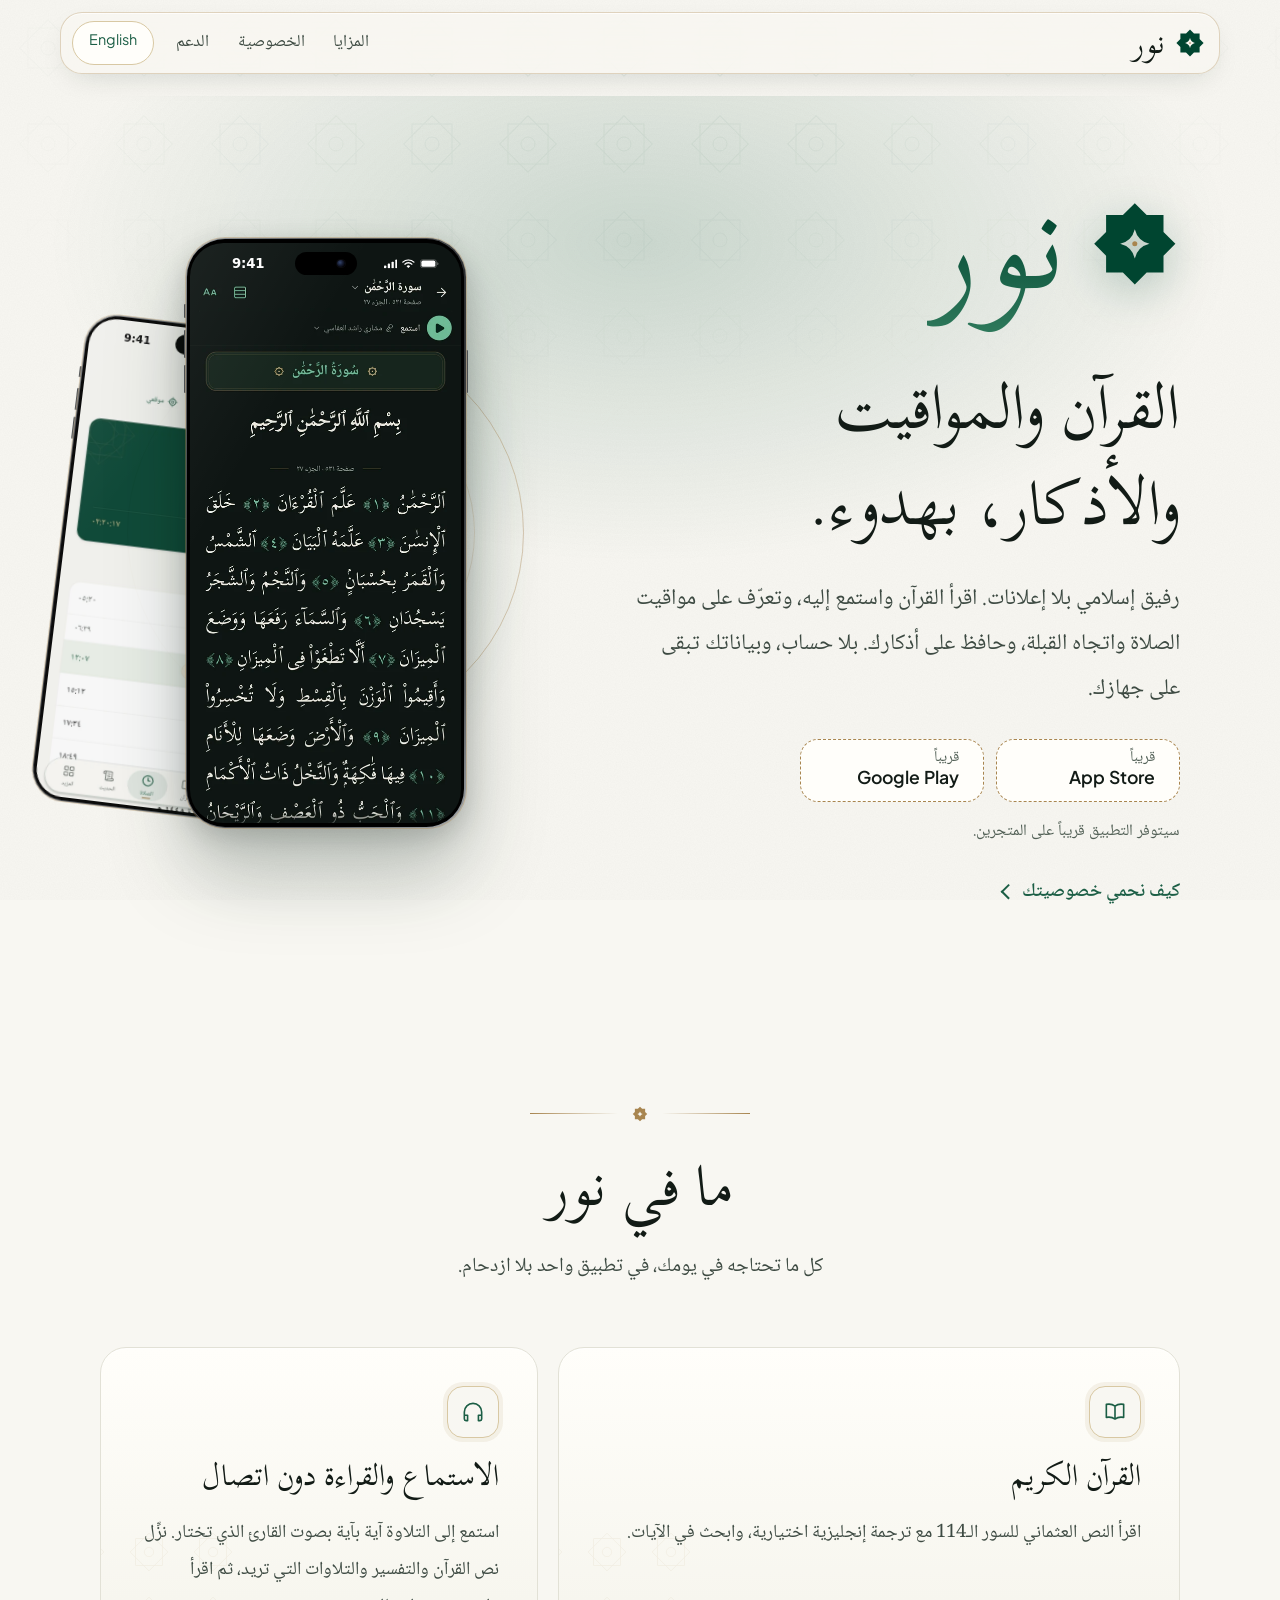
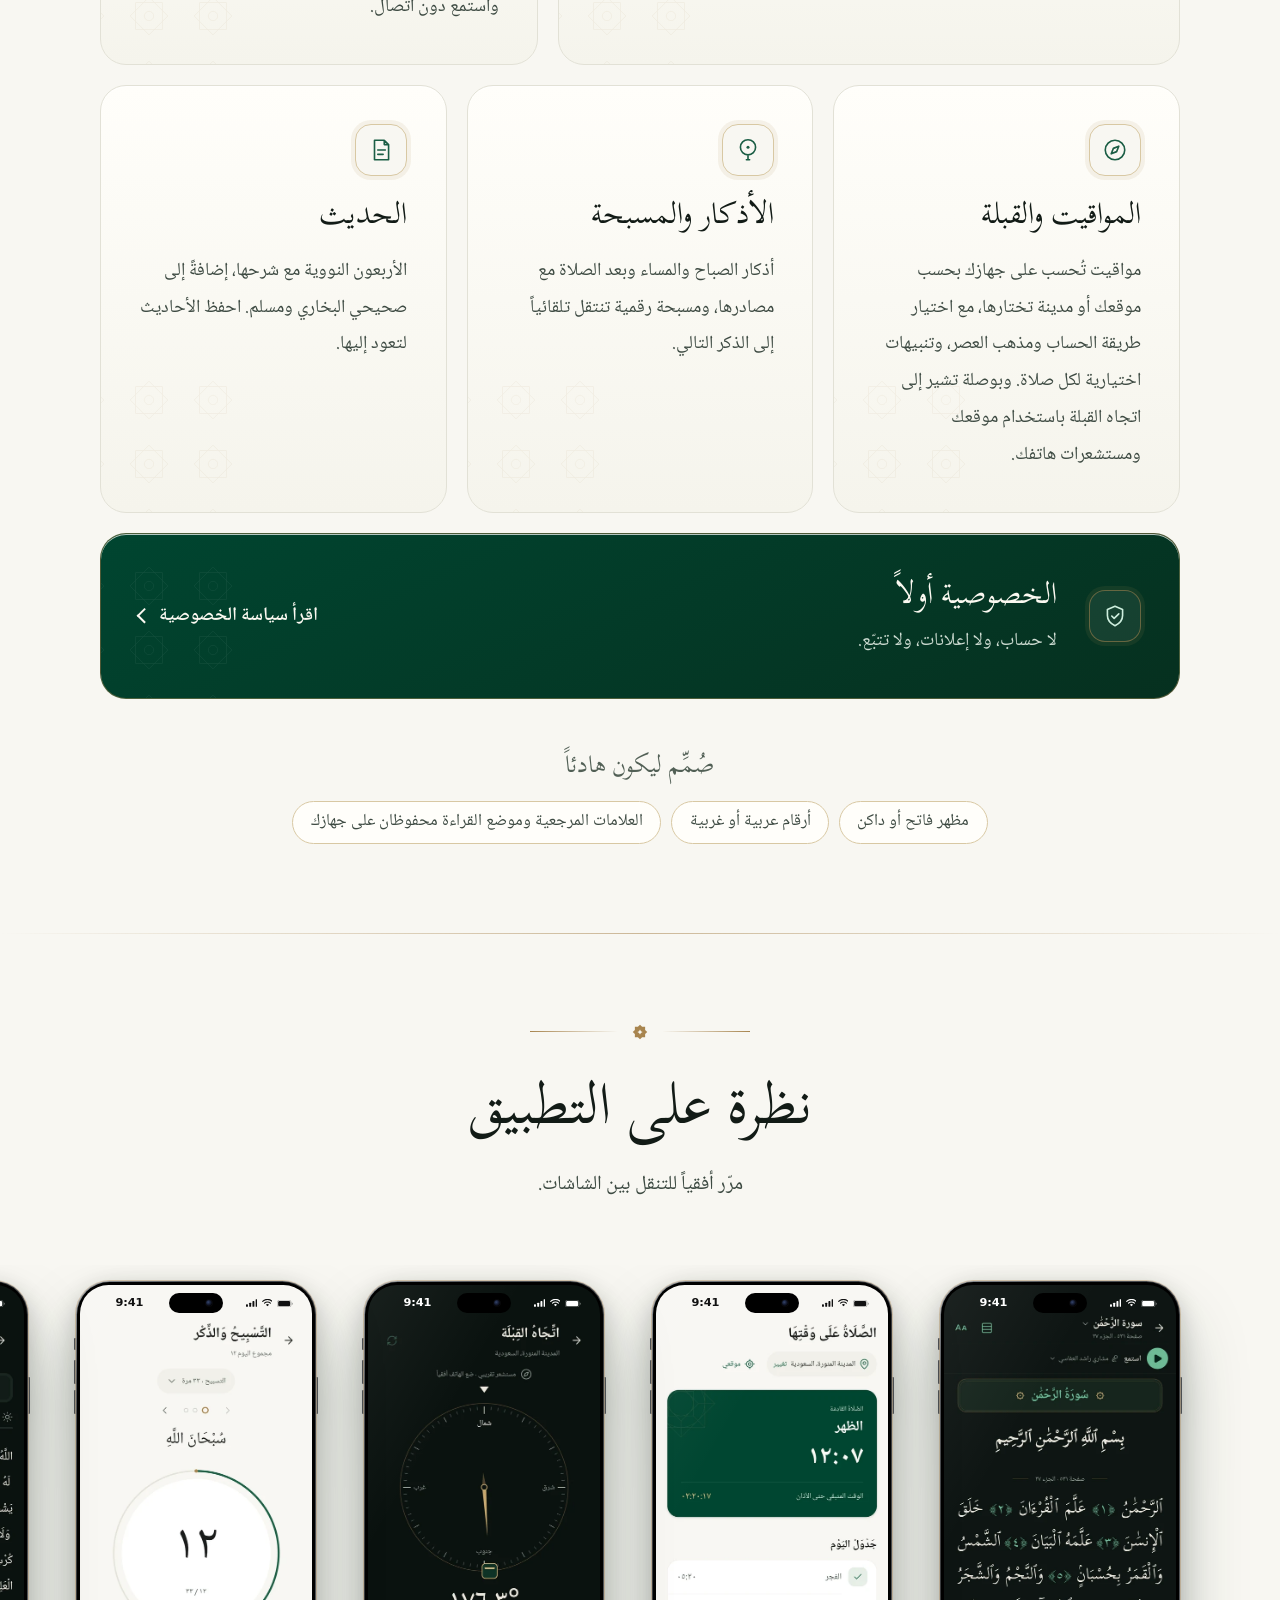
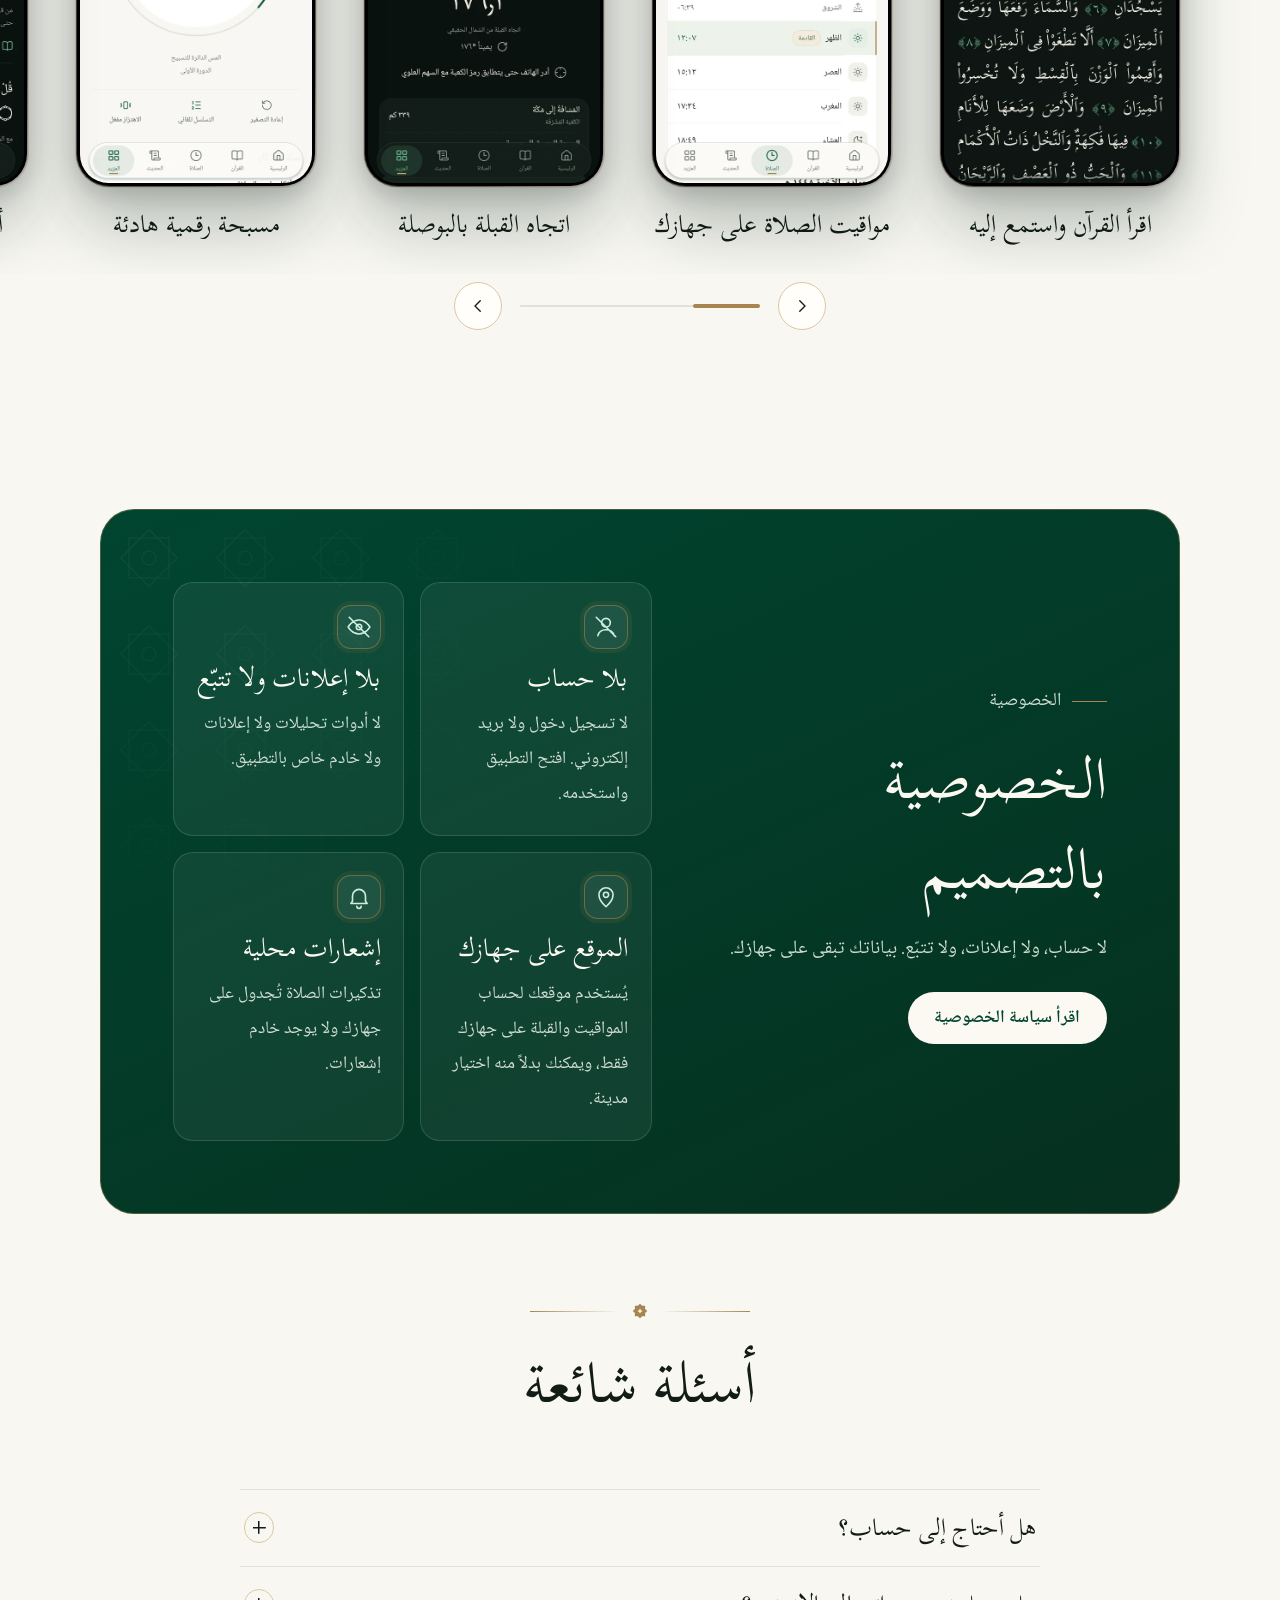
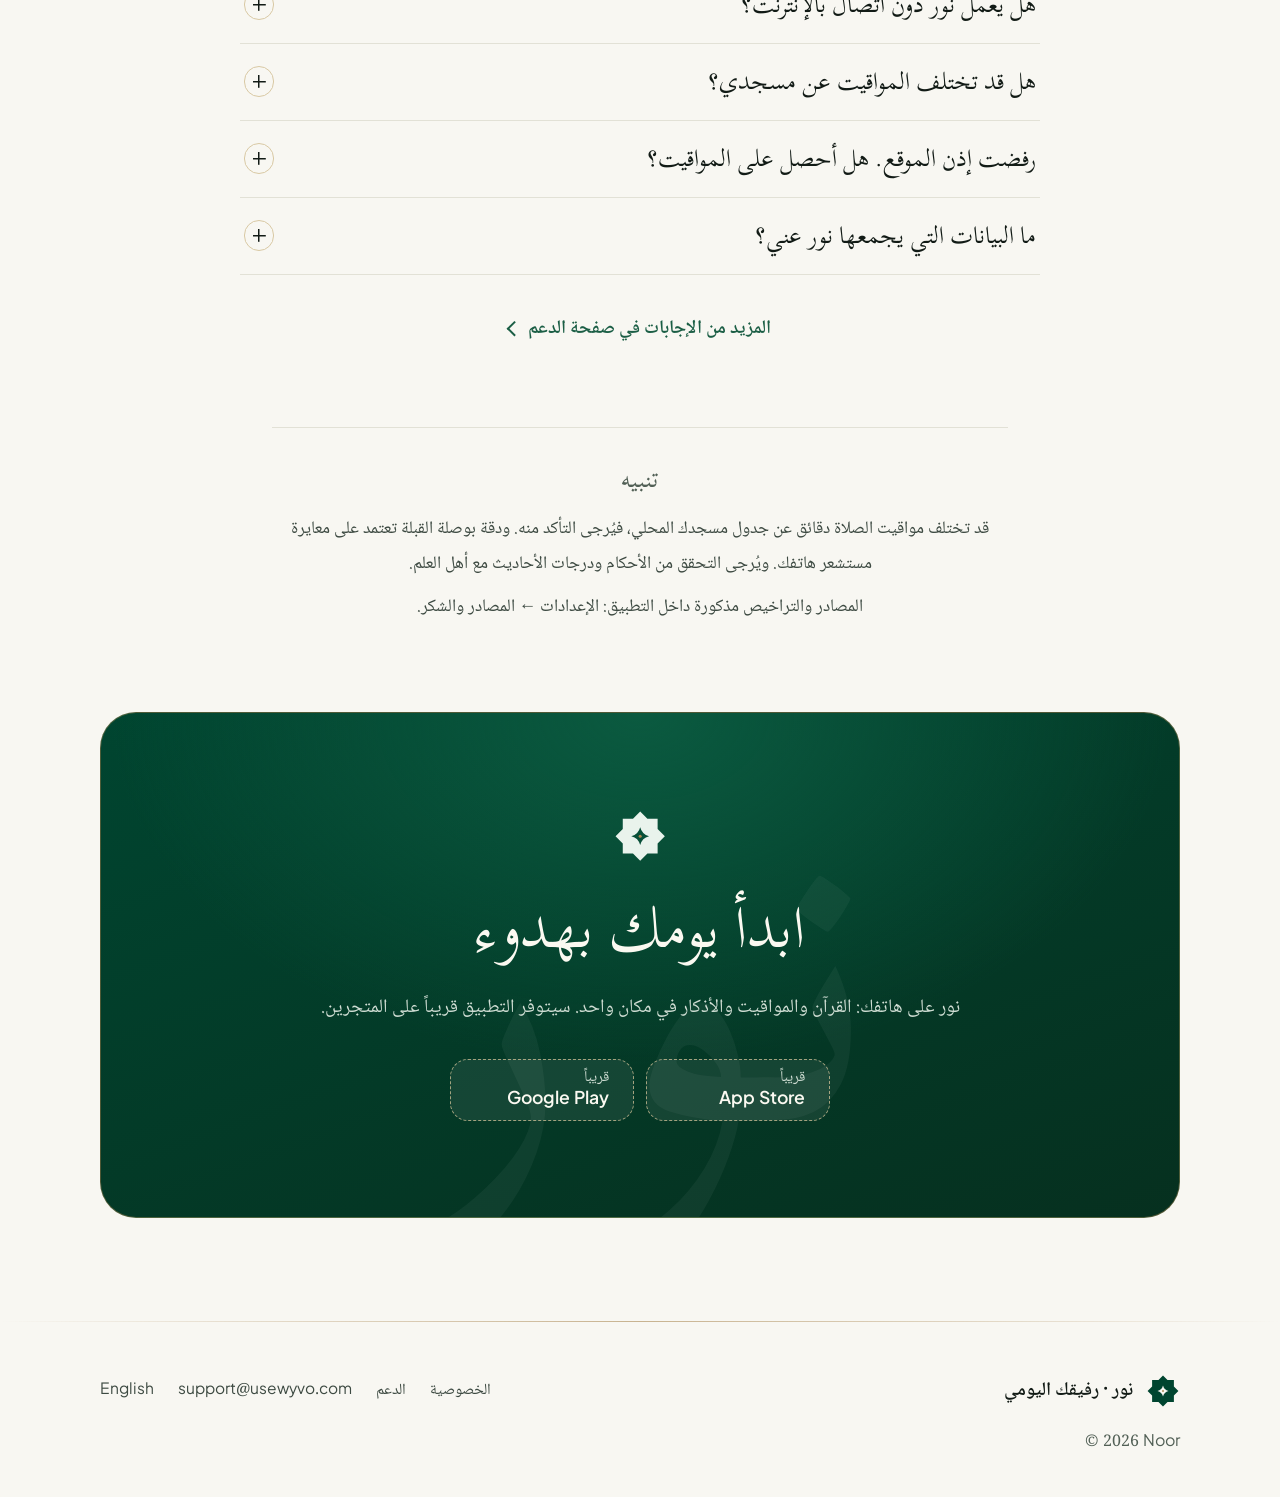
==== commit db76eac8: "Site: remove hero tag, RTL chip, fonts line; update method list and wording Co-Authored-By: Claude S" ====
--- a/index.html
+++ b/index.html
@@ -4,7 +4,7 @@
 <meta charset="utf-8">
 <meta name="viewport" content="width=device-width, initial-scale=1">
 <title>نور — رفيق المسلم</title>
-<meta name="description" content="رفيق إسلامي هادئ وبلا إعلانات: القرآن الكريم بالنص والصوت، مواقيت الصلاة، القبلة، الحديث، الأذكار والمسبحة. بلا حساب، وبياناتك تبقى على جهازك.">
+<meta name="description" content="رفيق إسلامي بلا إعلانات: القرآن الكريم بالنص والصوت، مواقيت الصلاة، القبلة، الحديث، الأذكار والمسبحة. بلا حساب، وبياناتك تبقى على جهازك.">
 <meta name="color-scheme" content="light dark">
 <meta name="theme-color" content="#f8f7f2" media="(prefers-color-scheme: light)">
 <meta name="theme-color" content="#07100d" media="(prefers-color-scheme: dark)">
@@ -15,7 +15,7 @@
 <meta property="og:type" content="website">
 <meta property="og:site_name" content="نور — رفيق المسلم">
 <meta property="og:title" content="نور — رفيق المسلم">
-<meta property="og:description" content="رفيق إسلامي هادئ وبلا إعلانات: القرآن الكريم بالنص والصوت، مواقيت الصلاة، القبلة، الحديث، الأذكار والمسبحة. بلا حساب، وبياناتك تبقى على جهازك.">
+<meta property="og:description" content="رفيق إسلامي بلا إعلانات: القرآن الكريم بالنص والصوت، مواقيت الصلاة، القبلة، الحديث، الأذكار والمسبحة. بلا حساب، وبياناتك تبقى على جهازك.">
 <meta property="og:url" content="https://c974.github.io/noor-site/">
 <meta property="og:locale" content="ar_AR">
 <meta property="og:image" content="https://c974.github.io/noor-site/assets/og.png">
@@ -24,7 +24,7 @@
 <meta property="og:image:alt" content="نور — رفيق المسلم">
 <meta name="twitter:card" content="summary_large_image">
 <meta name="twitter:title" content="نور — رفيق المسلم">
-<meta name="twitter:description" content="رفيق إسلامي هادئ وبلا إعلانات: القرآن الكريم بالنص والصوت، مواقيت الصلاة، القبلة، الحديث، الأذكار والمسبحة. بلا حساب، وبياناتك تبقى على جهازك.">
+<meta name="twitter:description" content="رفيق إسلامي بلا إعلانات: القرآن الكريم بالنص والصوت، مواقيت الصلاة، القبلة، الحديث، الأذكار والمسبحة. بلا حساب، وبياناتك تبقى على جهازك.">
 <meta name="twitter:image" content="https://c974.github.io/noor-site/assets/og.png">
 <link rel="icon" href="assets/favicon.svg" type="image/svg+xml">
 <link rel="icon" href="assets/favicon-48.png" sizes="48x48" type="image/png">
@@ -48,9 +48,9 @@
 <div class="wrap hero-grid">
 <div class="hero-copy">
 <div class="lockup" aria-hidden="true"><svg class="mark" viewBox="0 0 512 512" aria-hidden="true" focusable="false"><path fill="currentColor" fill-rule="evenodd" d="M256.00 24.00 L323.95 91.95 L420.05 91.95 L420.05 188.05 L488.00 256.00 L420.05 323.95 L420.05 420.05 L323.95 420.05 L256.00 488.00 L188.05 420.05 L91.95 420.05 L91.95 323.95 L24.00 256.00 L91.95 188.05 L91.95 91.95 L188.05 91.95Z M256.00 172.48 Q272.70 239.30 339.52 256.00 Q272.70 272.70 256.00 339.52 Q239.30 272.70 172.48 256.00 Q239.30 239.30 256.00 172.48Z"/><circle cx="256" cy="256" r="14.4" fill="var(--gold)"/></svg><span class="wordmark" lang="ar" dir="rtl">نور</span></div>
-<p class="eyebrow">رفيق إسلامي هادئ</p>
+
 <h1>القرآن والمواقيت والأذكار، بهدوء.</h1>
-<p class="lead">رفيق إسلامي هادئ وبلا إعلانات. اقرأ القرآن واستمع إليه، وتعرّف على مواقيت الصلاة واتجاه القبلة، وحافظ على أذكارك. بلا حساب، وبياناتك تبقى على جهازك.</p>
+<p class="lead">رفيق إسلامي بلا إعلانات. اقرأ القرآن واستمع إليه، وتعرّف على مواقيت الصلاة واتجاه القبلة، وحافظ على أذكارك. بلا حساب، وبياناتك تبقى على جهازك.</p>
 <div class="cta-row"><div class="stores" role="group" aria-label="قريباً">
 <span class="btn btn-store" role="link" aria-disabled="true"><span class="btn-sub">قريباً</span><span class="btn-main">App Store</span></span>
 <span class="btn btn-store" role="link" aria-disabled="true"><span class="btn-sub">قريباً</span><span class="btn-main">Google Play</span></span>
@@ -76,7 +76,7 @@
 <li class="tile t-hadith rv"><span class="tile-ico"><svg class="ico" viewBox="0 0 24 24" aria-hidden="true" focusable="false"><path d="M6 3h9l4 4v14H6zM15 3v4h4M9 12h7M9 16h5"/></svg></span><h3>الحديث</h3><p>الأربعون النووية مع شرحها، إضافةً إلى صحيحي البخاري ومسلم. احفظ الأحاديث لتعود إليها.</p></li>
 <li class="tile deep t-priv rv"><span class="tile-ico"><svg class="ico" viewBox="0 0 24 24" aria-hidden="true" focusable="false"><path d="M12 3l7 3v5.5c0 4.5-3 7.5-7 9.5-4-2-7-5-7-9.5V6zM9 12l2.2 2.2L15.5 10"/></svg></span><div class="tile-body"><h3>الخصوصية أولاً</h3><p>لا حساب، ولا إعلانات، ولا تتبّع.</p></div><a class="link-arrow" href="#privacy">اقرأ سياسة الخصوصية</a></li>
 </ul>
-<div class="calm rv"><h3>صُمِّم ليكون هادئاً</h3><ul class="chips"><li>مظهر فاتح أو داكن</li><li>واجهة عربية من اليمين إلى اليسار</li><li>أرقام عربية أو غربية</li><li>العلامات المرجعية وموضع القراءة محفوظان على جهازك</li></ul></div>
+<div class="calm rv"><h3>صُمِّم ليكون هادئاً</h3><ul class="chips"><li>مظهر فاتح أو داكن</li><li>أرقام عربية أو غربية</li><li>العلامات المرجعية وموضع القراءة محفوظان على جهازك</li></ul></div>
 </div>
 </section>
 <hr class="hair">
@@ -148,7 +148,7 @@
 <li><a href="en/index.html" hreflang="en" lang="en" aria-label="Switch to English">English</a></li>
 </ul>
 </div>
-<p class="fine">الخطوط: <bdi>Scheherazade New</bdi> و<bdi>Noto Naskh Arabic</bdi> و<bdi>Plus Jakarta Sans</bdi> بترخيص <bdi>SIL OFL 1.1</bdi>.</p>
+
 <p class="fine"><bdi dir="ltr">© 2026 Noor</bdi></p>
 </div>
 </footer>
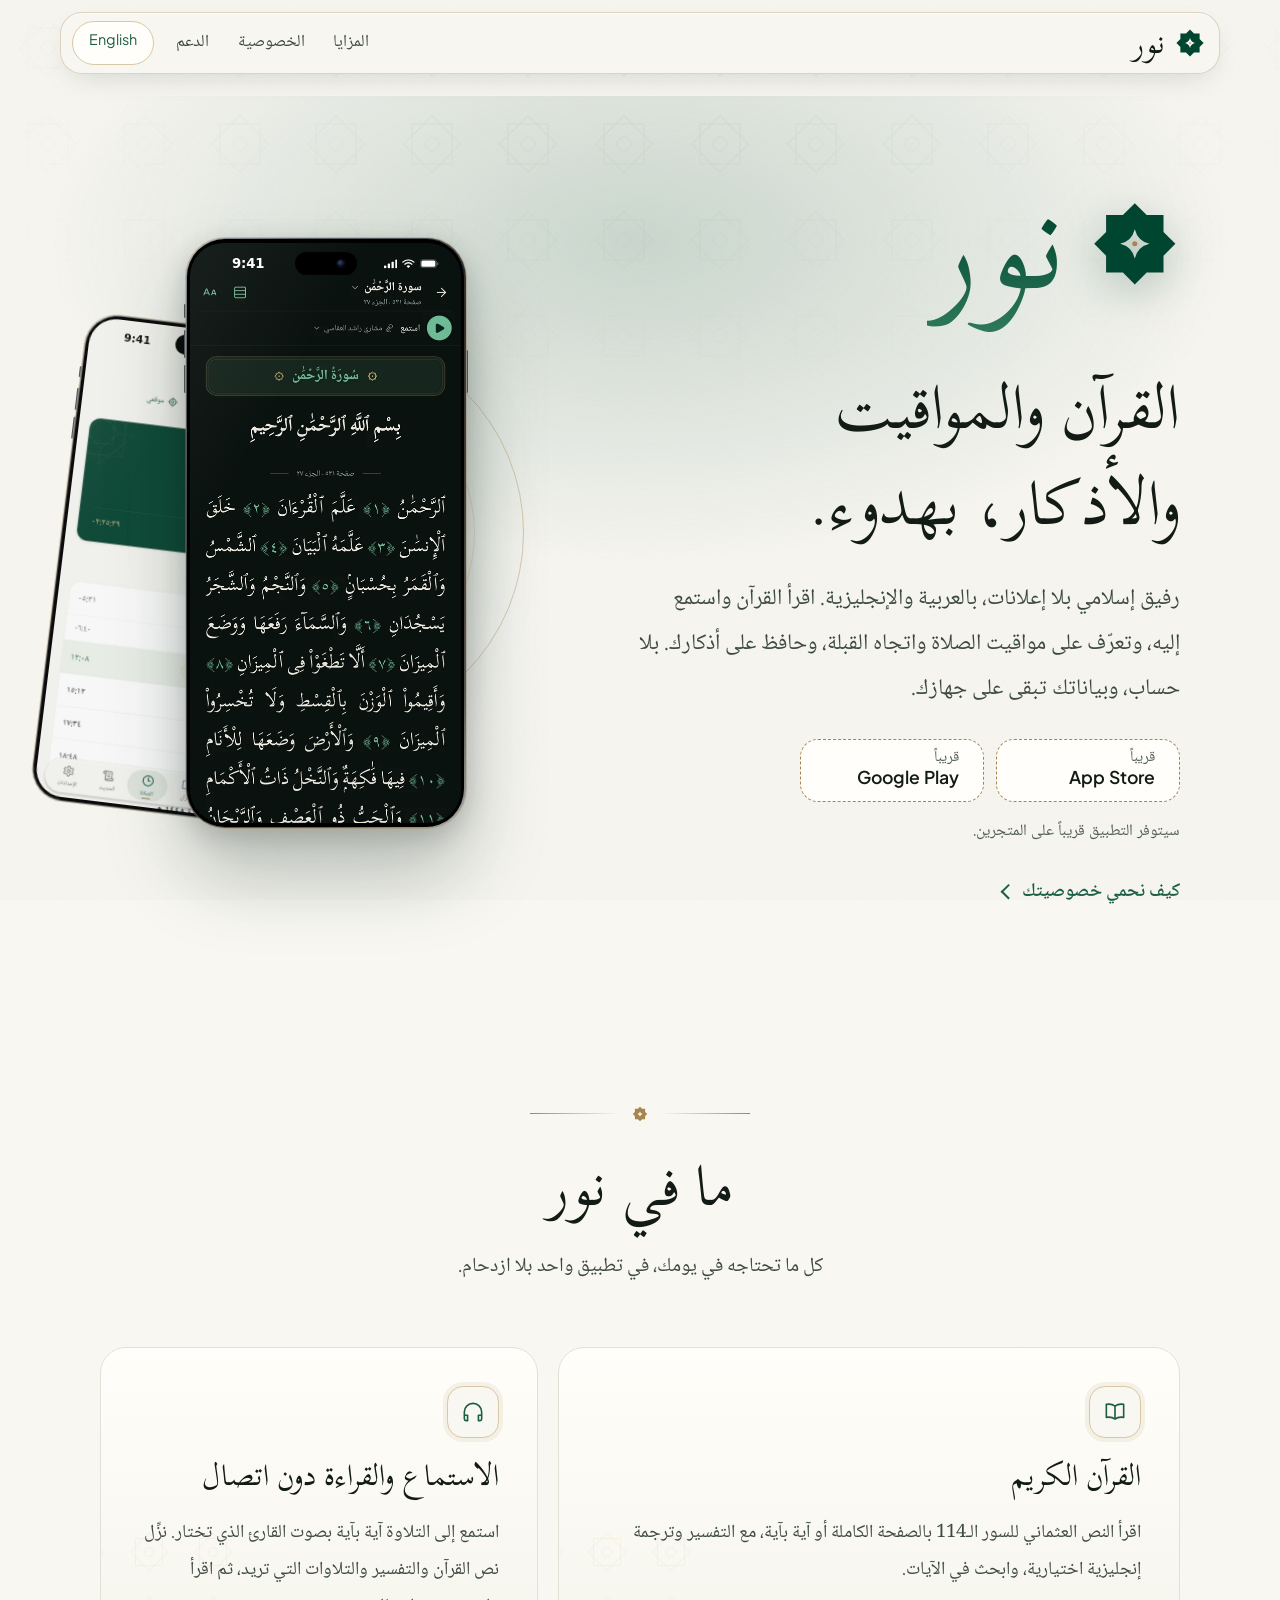
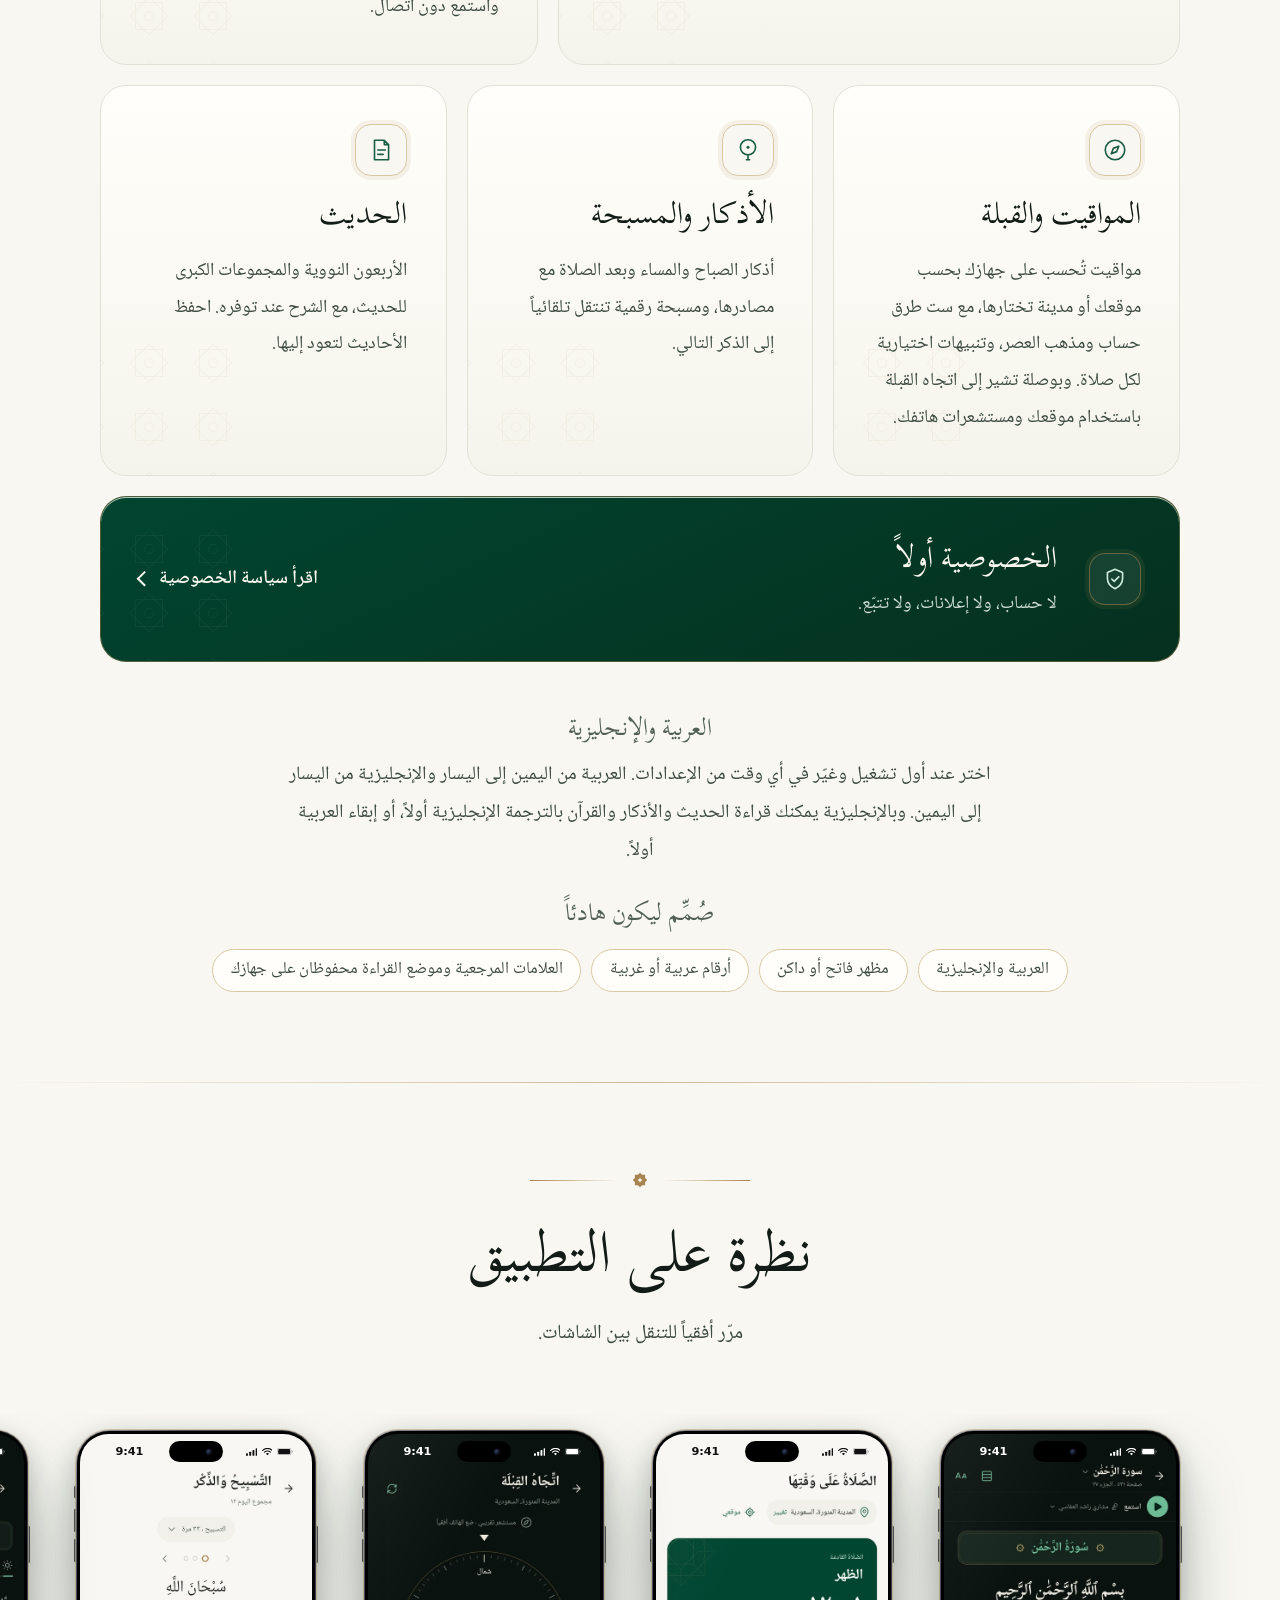
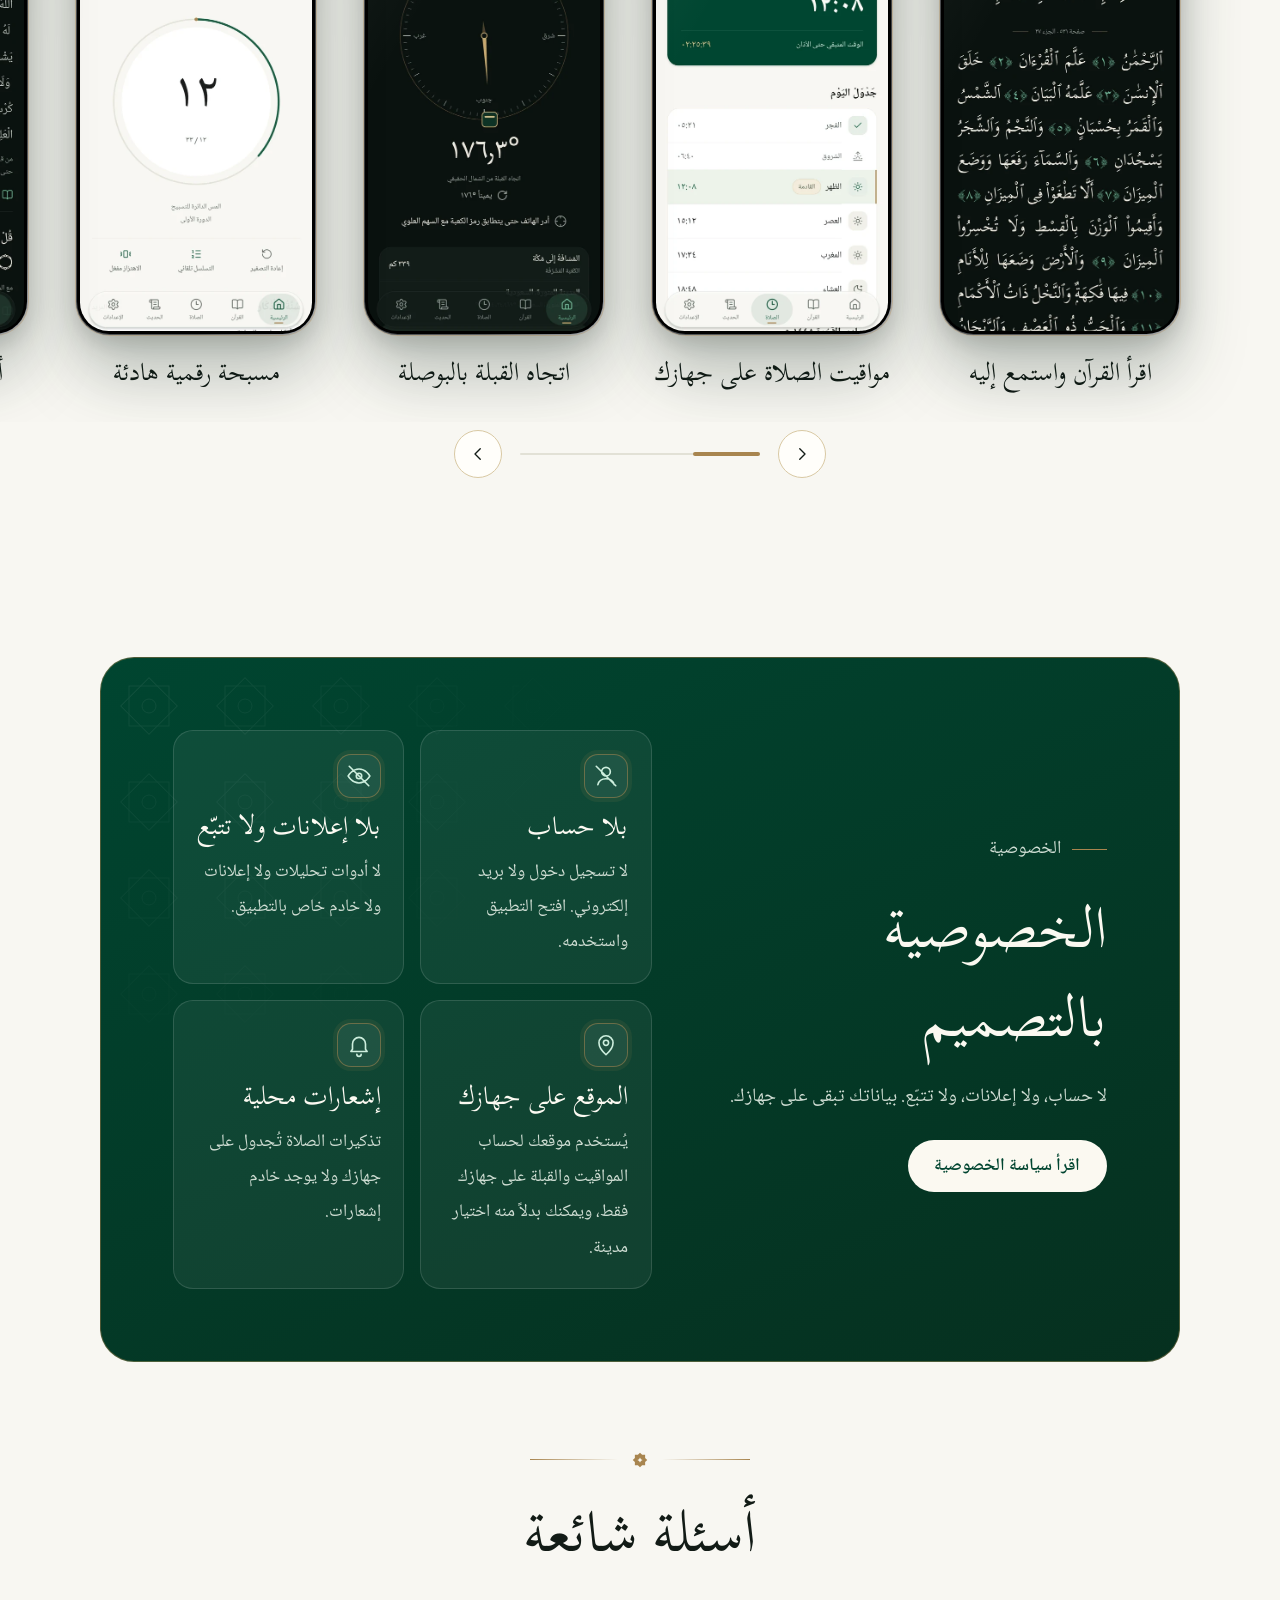
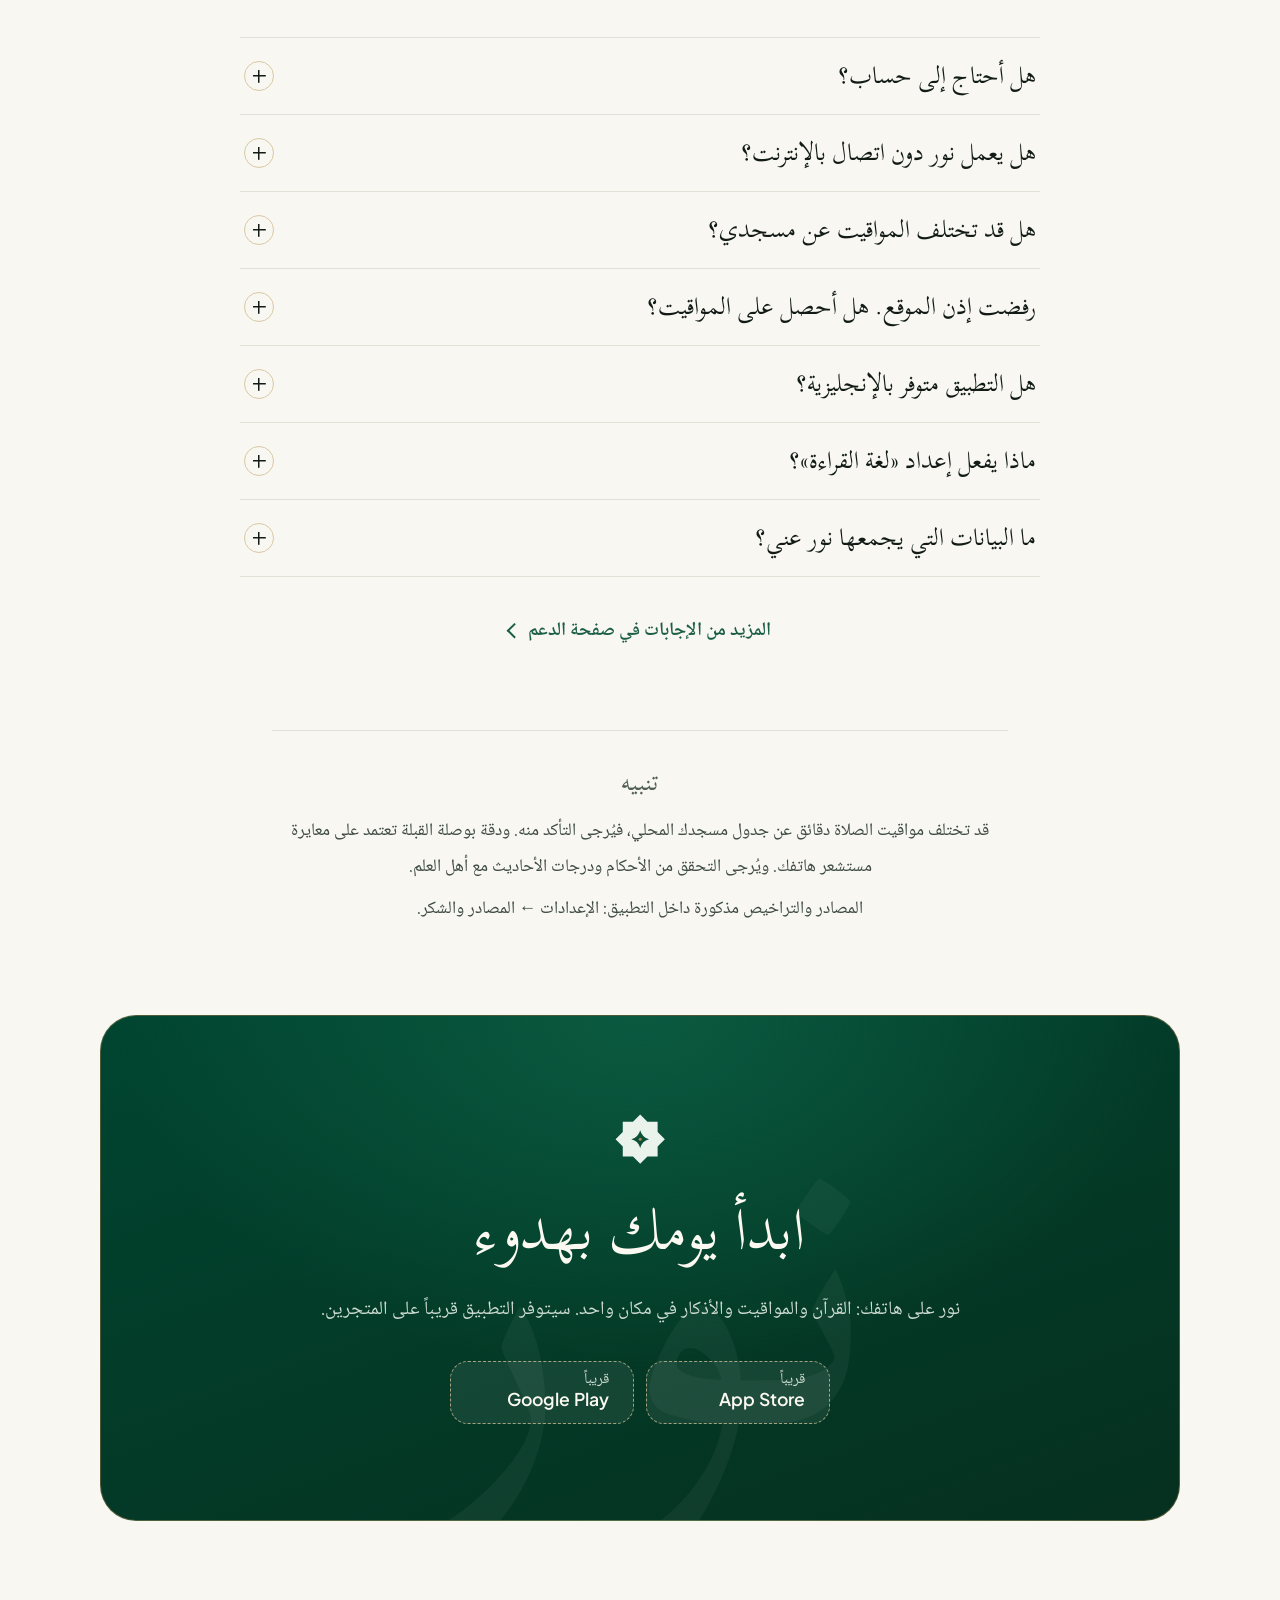
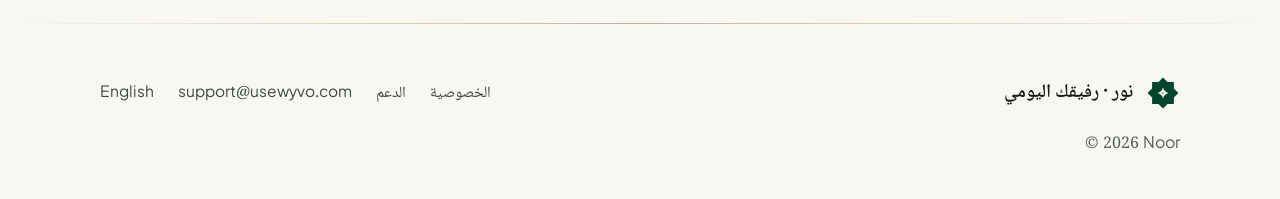
==== commit e8db798f: "Site: bilingual app copy, English FAQ, English screenshots, updated sources Co-Authored-By: Claude S" ====
--- a/index.html
+++ b/index.html
@@ -4,7 +4,7 @@
 <meta charset="utf-8">
 <meta name="viewport" content="width=device-width, initial-scale=1">
 <title>نور — رفيق المسلم</title>
-<meta name="description" content="رفيق إسلامي بلا إعلانات: القرآن الكريم بالنص والصوت، مواقيت الصلاة، القبلة، الحديث، الأذكار والمسبحة. بلا حساب، وبياناتك تبقى على جهازك.">
+<meta name="description" content="رفيق إسلامي بلا إعلانات بالعربية والإنجليزية: القرآن الكريم بالنص والصوت، مواقيت الصلاة، القبلة، الحديث، الأذكار والمسبحة. بلا حساب، وبياناتك تبقى على جهازك.">
 <meta name="color-scheme" content="light dark">
 <meta name="theme-color" content="#f8f7f2" media="(prefers-color-scheme: light)">
 <meta name="theme-color" content="#07100d" media="(prefers-color-scheme: dark)">
@@ -15,7 +15,7 @@
 <meta property="og:type" content="website">
 <meta property="og:site_name" content="نور — رفيق المسلم">
 <meta property="og:title" content="نور — رفيق المسلم">
-<meta property="og:description" content="رفيق إسلامي بلا إعلانات: القرآن الكريم بالنص والصوت، مواقيت الصلاة، القبلة، الحديث، الأذكار والمسبحة. بلا حساب، وبياناتك تبقى على جهازك.">
+<meta property="og:description" content="رفيق إسلامي بلا إعلانات بالعربية والإنجليزية: القرآن الكريم بالنص والصوت، مواقيت الصلاة، القبلة، الحديث، الأذكار والمسبحة. بلا حساب، وبياناتك تبقى على جهازك.">
 <meta property="og:url" content="https://c974.github.io/noor-site/">
 <meta property="og:locale" content="ar_AR">
 <meta property="og:image" content="https://c974.github.io/noor-site/assets/og.png">
@@ -24,7 +24,7 @@
 <meta property="og:image:alt" content="نور — رفيق المسلم">
 <meta name="twitter:card" content="summary_large_image">
 <meta name="twitter:title" content="نور — رفيق المسلم">
-<meta name="twitter:description" content="رفيق إسلامي بلا إعلانات: القرآن الكريم بالنص والصوت، مواقيت الصلاة، القبلة، الحديث، الأذكار والمسبحة. بلا حساب، وبياناتك تبقى على جهازك.">
+<meta name="twitter:description" content="رفيق إسلامي بلا إعلانات بالعربية والإنجليزية: القرآن الكريم بالنص والصوت، مواقيت الصلاة، القبلة، الحديث، الأذكار والمسبحة. بلا حساب، وبياناتك تبقى على جهازك.">
 <meta name="twitter:image" content="https://c974.github.io/noor-site/assets/og.png">
 <link rel="icon" href="assets/favicon.svg" type="image/svg+xml">
 <link rel="icon" href="assets/favicon-48.png" sizes="48x48" type="image/png">
@@ -50,7 +50,7 @@
 <div class="lockup" aria-hidden="true"><svg class="mark" viewBox="0 0 512 512" aria-hidden="true" focusable="false"><path fill="currentColor" fill-rule="evenodd" d="M256.00 24.00 L323.95 91.95 L420.05 91.95 L420.05 188.05 L488.00 256.00 L420.05 323.95 L420.05 420.05 L323.95 420.05 L256.00 488.00 L188.05 420.05 L91.95 420.05 L91.95 323.95 L24.00 256.00 L91.95 188.05 L91.95 91.95 L188.05 91.95Z M256.00 172.48 Q272.70 239.30 339.52 256.00 Q272.70 272.70 256.00 339.52 Q239.30 272.70 172.48 256.00 Q239.30 239.30 256.00 172.48Z"/><circle cx="256" cy="256" r="14.4" fill="var(--gold)"/></svg><span class="wordmark" lang="ar" dir="rtl">نور</span></div>
 
 <h1>القرآن والمواقيت والأذكار، بهدوء.</h1>
-<p class="lead">رفيق إسلامي بلا إعلانات. اقرأ القرآن واستمع إليه، وتعرّف على مواقيت الصلاة واتجاه القبلة، وحافظ على أذكارك. بلا حساب، وبياناتك تبقى على جهازك.</p>
+<p class="lead">رفيق إسلامي بلا إعلانات، بالعربية والإنجليزية. اقرأ القرآن واستمع إليه، وتعرّف على مواقيت الصلاة واتجاه القبلة، وحافظ على أذكارك. بلا حساب، وبياناتك تبقى على جهازك.</p>
 <div class="cta-row"><div class="stores" role="group" aria-label="قريباً">
 <span class="btn btn-store" role="link" aria-disabled="true"><span class="btn-sub">قريباً</span><span class="btn-main">App Store</span></span>
 <span class="btn btn-store" role="link" aria-disabled="true"><span class="btn-sub">قريباً</span><span class="btn-main">Google Play</span></span>
@@ -69,14 +69,14 @@
 <div class="wrap">
 <div class="section-head rv"><span class="orn" aria-hidden="true"><svg viewBox="0 0 512 512" focusable="false"><path fill="currentColor" fill-rule="evenodd" d="M256.00 24.00 L323.95 91.95 L420.05 91.95 L420.05 188.05 L488.00 256.00 L420.05 323.95 L420.05 420.05 L323.95 420.05 L256.00 488.00 L188.05 420.05 L91.95 420.05 L91.95 323.95 L24.00 256.00 L91.95 188.05 L91.95 91.95 L188.05 91.95Z M256.00 172.48 Q272.70 239.30 339.52 256.00 Q272.70 272.70 256.00 339.52 Q239.30 272.70 172.48 256.00 Q239.30 239.30 256.00 172.48Z"/></svg></span><h2>ما في نور</h2><p>كل ما تحتاجه في يومك، في تطبيق واحد بلا ازدحام.</p></div>
 <ul class="bento">
-<li class="tile t-reader rv"><span class="tile-ico"><svg class="ico" viewBox="0 0 24 24" aria-hidden="true" focusable="false"><path d="M12 6.5C10 5 7 4.5 4 5v12c3-.5 6 0 8 1.5 2-1.5 5-2 8-1.5V5c-3-.5-6 0-8 1.5zM12 6.5v12"/></svg></span><h3>القرآن الكريم</h3><p>اقرأ النص العثماني للسور الـ114 مع ترجمة إنجليزية اختيارية، وابحث في الآيات.</p></li>
+<li class="tile t-reader rv"><span class="tile-ico"><svg class="ico" viewBox="0 0 24 24" aria-hidden="true" focusable="false"><path d="M12 6.5C10 5 7 4.5 4 5v12c3-.5 6 0 8 1.5 2-1.5 5-2 8-1.5V5c-3-.5-6 0-8 1.5zM12 6.5v12"/></svg></span><h3>القرآن الكريم</h3><p>اقرأ النص العثماني للسور الـ114 بالصفحة الكاملة أو آية بآية، مع التفسير وترجمة إنجليزية اختيارية، وابحث في الآيات.</p></li>
 <li class="tile t-audio rv"><span class="tile-ico"><svg class="ico" viewBox="0 0 24 24" aria-hidden="true" focusable="false"><path d="M4 15v-3a8 8 0 0 1 16 0v3M4 15h3v5H5.5A1.5 1.5 0 0 1 4 18.5V15zM20 15h-3v5h1.5a1.5 1.5 0 0 0 1.5-1.5V15z"/></svg></span><h3>الاستماع والقراءة دون اتصال</h3><p>استمع إلى التلاوة آية بآية بصوت القارئ الذي تختار. نزِّل نص القرآن والتفسير والتلاوات التي تريد، ثم اقرأ واستمع دون اتصال.</p></li>
-<li class="tile t-prayer rv"><span class="tile-ico"><svg class="ico" viewBox="0 0 24 24" aria-hidden="true" focusable="false"><path d="M12 3a9 9 0 1 0 0 18 9 9 0 0 0 0-18zM15.5 8.5l-2 5-5 2 2-5z"/></svg></span><h3>المواقيت والقبلة</h3><p>مواقيت تُحسب على جهازك بحسب موقعك أو مدينة تختارها، مع اختيار طريقة الحساب ومذهب العصر، وتنبيهات اختيارية لكل صلاة. وبوصلة تشير إلى اتجاه القبلة باستخدام موقعك ومستشعرات هاتفك.</p></li>
+<li class="tile t-prayer rv"><span class="tile-ico"><svg class="ico" viewBox="0 0 24 24" aria-hidden="true" focusable="false"><path d="M12 3a9 9 0 1 0 0 18 9 9 0 0 0 0-18zM15.5 8.5l-2 5-5 2 2-5z"/></svg></span><h3>المواقيت والقبلة</h3><p>مواقيت تُحسب على جهازك بحسب موقعك أو مدينة تختارها، مع ست طرق حساب ومذهب العصر، وتنبيهات اختيارية لكل صلاة. وبوصلة تشير إلى اتجاه القبلة باستخدام موقعك ومستشعرات هاتفك.</p></li>
 <li class="tile t-tasbih rv"><span class="tile-ico"><svg class="ico" viewBox="0 0 24 24" aria-hidden="true" focusable="false"><path d="M12 2.5a7 7 0 1 0 0 14 7 7 0 0 0 0-14zM12 16.5V21M10.5 21h3"/><circle cx="12" cy="9.5" r="1.4" fill="currentColor" stroke="none"/></svg></span><h3>الأذكار والمسبحة</h3><p>أذكار الصباح والمساء وبعد الصلاة مع مصادرها، ومسبحة رقمية تنتقل تلقائياً إلى الذكر التالي.</p></li>
-<li class="tile t-hadith rv"><span class="tile-ico"><svg class="ico" viewBox="0 0 24 24" aria-hidden="true" focusable="false"><path d="M6 3h9l4 4v14H6zM15 3v4h4M9 12h7M9 16h5"/></svg></span><h3>الحديث</h3><p>الأربعون النووية مع شرحها، إضافةً إلى صحيحي البخاري ومسلم. احفظ الأحاديث لتعود إليها.</p></li>
+<li class="tile t-hadith rv"><span class="tile-ico"><svg class="ico" viewBox="0 0 24 24" aria-hidden="true" focusable="false"><path d="M6 3h9l4 4v14H6zM15 3v4h4M9 12h7M9 16h5"/></svg></span><h3>الحديث</h3><p>الأربعون النووية والمجموعات الكبرى للحديث، مع الشرح عند توفره. احفظ الأحاديث لتعود إليها.</p></li>
 <li class="tile deep t-priv rv"><span class="tile-ico"><svg class="ico" viewBox="0 0 24 24" aria-hidden="true" focusable="false"><path d="M12 3l7 3v5.5c0 4.5-3 7.5-7 9.5-4-2-7-5-7-9.5V6zM9 12l2.2 2.2L15.5 10"/></svg></span><div class="tile-body"><h3>الخصوصية أولاً</h3><p>لا حساب، ولا إعلانات، ولا تتبّع.</p></div><a class="link-arrow" href="#privacy">اقرأ سياسة الخصوصية</a></li>
 </ul>
-<div class="calm rv"><h3>صُمِّم ليكون هادئاً</h3><ul class="chips"><li>مظهر فاتح أو داكن</li><li>أرقام عربية أو غربية</li><li>العلامات المرجعية وموضع القراءة محفوظان على جهازك</li></ul></div>
+<div class="calm rv"><h3>العربية والإنجليزية</h3><p style="max-width:44rem;margin:.6rem auto 1.6rem;color:var(--text2)">اختر عند أول تشغيل وغيّر في أي وقت من الإعدادات. العربية من اليمين إلى اليسار والإنجليزية من اليسار إلى اليمين. وبالإنجليزية يمكنك قراءة الحديث والأذكار والقرآن بالترجمة الإنجليزية أولاً، أو إبقاء العربية أولاً.</p><h3>صُمِّم ليكون هادئاً</h3><ul class="chips"><li>العربية والإنجليزية</li><li>مظهر فاتح أو داكن</li><li>أرقام عربية أو غربية</li><li>العلامات المرجعية وموضع القراءة محفوظان على جهازك</li></ul></div>
 </div>
 </section>
 <hr class="hair">
@@ -115,6 +115,8 @@
 <details><summary>هل يعمل نور دون اتصال بالإنترنت؟</summary><div class="ans"><p>جزئياً. يُجلب نص القرآن والتفسير والتلاوات من خدمات عامة أول مرة تستخدمها. ومن الإعدادات ← المحتوى دون اتصال يمكنك تنزيلها ثم القراءة والاستماع دون اتصال. أما مواقيت الصلاة وبوصلة القبلة والمسبحة والعلامات المرجعية فتعمل دون إنترنت.</p></div></details>
 <details><summary>هل قد تختلف المواقيت عن مسجدي؟</summary><div class="ans"><p>تُحسب المواقيت على جهازك من موقعك والتاريخ، ويمكنك اختيار طريقة الحساب ومذهب العصر. وقد تختلف دقائق عن جدول مسجدك المحلي، فيُرجى التأكد منه.</p></div></details>
 <details><summary>رفضت إذن الموقع. هل أحصل على المواقيت؟</summary><div class="ans"><p>نعم. في تبويب الصلاة اختر مدينة من القائمة أو ابحث عن واحدة، وسيحسب نور المواقيت دون إذن الموقع.</p></div></details>
+<details><summary>هل التطبيق متوفر بالإنجليزية؟</summary><div class="ans"><p>نعم. نور بالعربية والإنجليزية: تختار عند أول تشغيل ويمكنك التغيير في أي وقت من الإعدادات ← اللغة. العربية من اليمين إلى اليسار والإنجليزية من اليسار إلى اليمين.</p></div></details>
+<details><summary>ماذا يفعل إعداد «لغة القراءة»؟</summary><div class="ans"><p>بالإنجليزية يمكنك قراءة الحديث والأذكار والقرآن بالترجمة الإنجليزية أولاً والعربية تحتها، أو إبقاء العربية أولاً مع ترجمة إنجليزية تحتها. وتُعرض الترجمة حيث تتوفر فقط.</p></div></details>
 <details><summary>ما البيانات التي يجمعها نور عني؟</summary><div class="ans"><p>المطوِّر لا يستلم بياناتك الشخصية ولا يخزّنها ولا يبيعها. لا حسابات ولا إعلانات ولا تحليلات، والعلامات المرجعية والإعدادات تبقى على جهازك. التفاصيل الكاملة في سياسة الخصوصية.</p></div></details>
 </div>
 <p class="faq-more"><a class="link-arrow" href="support.html">المزيد من الإجابات في صفحة الدعم</a></p>
